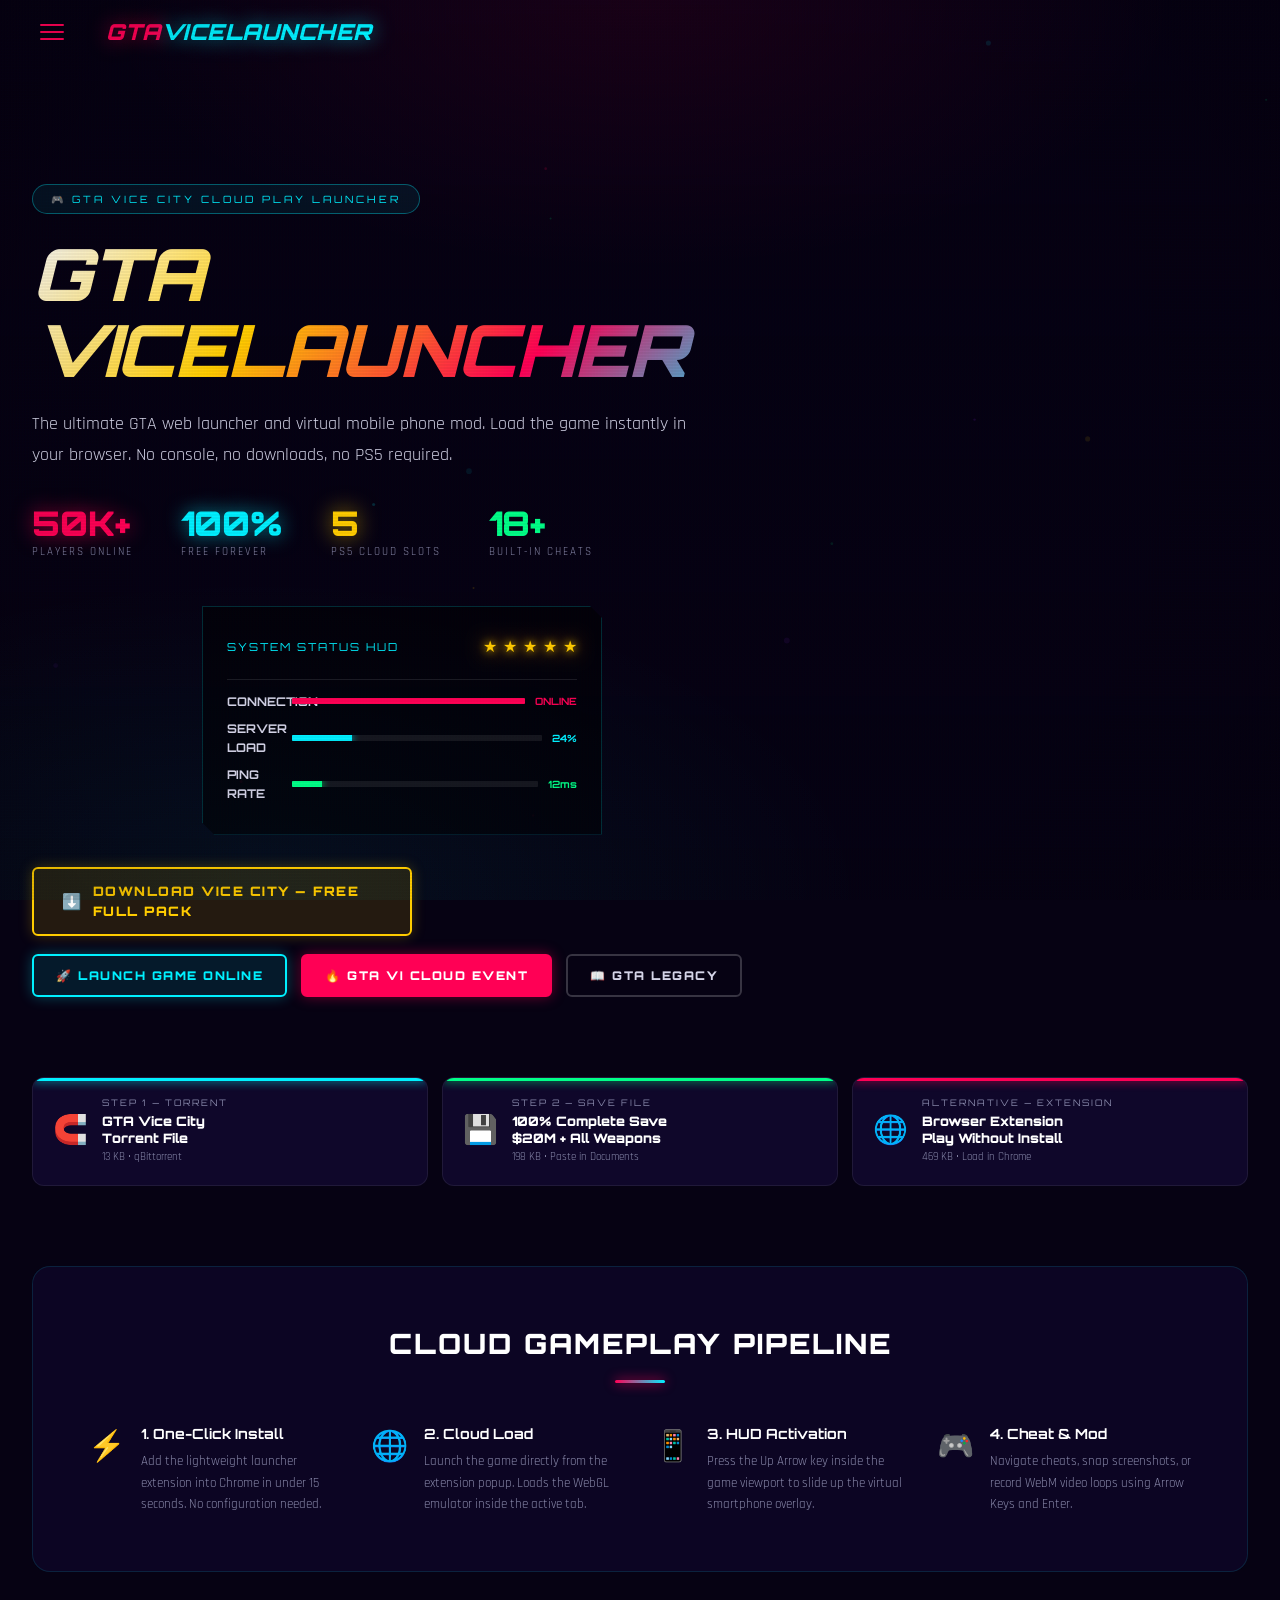
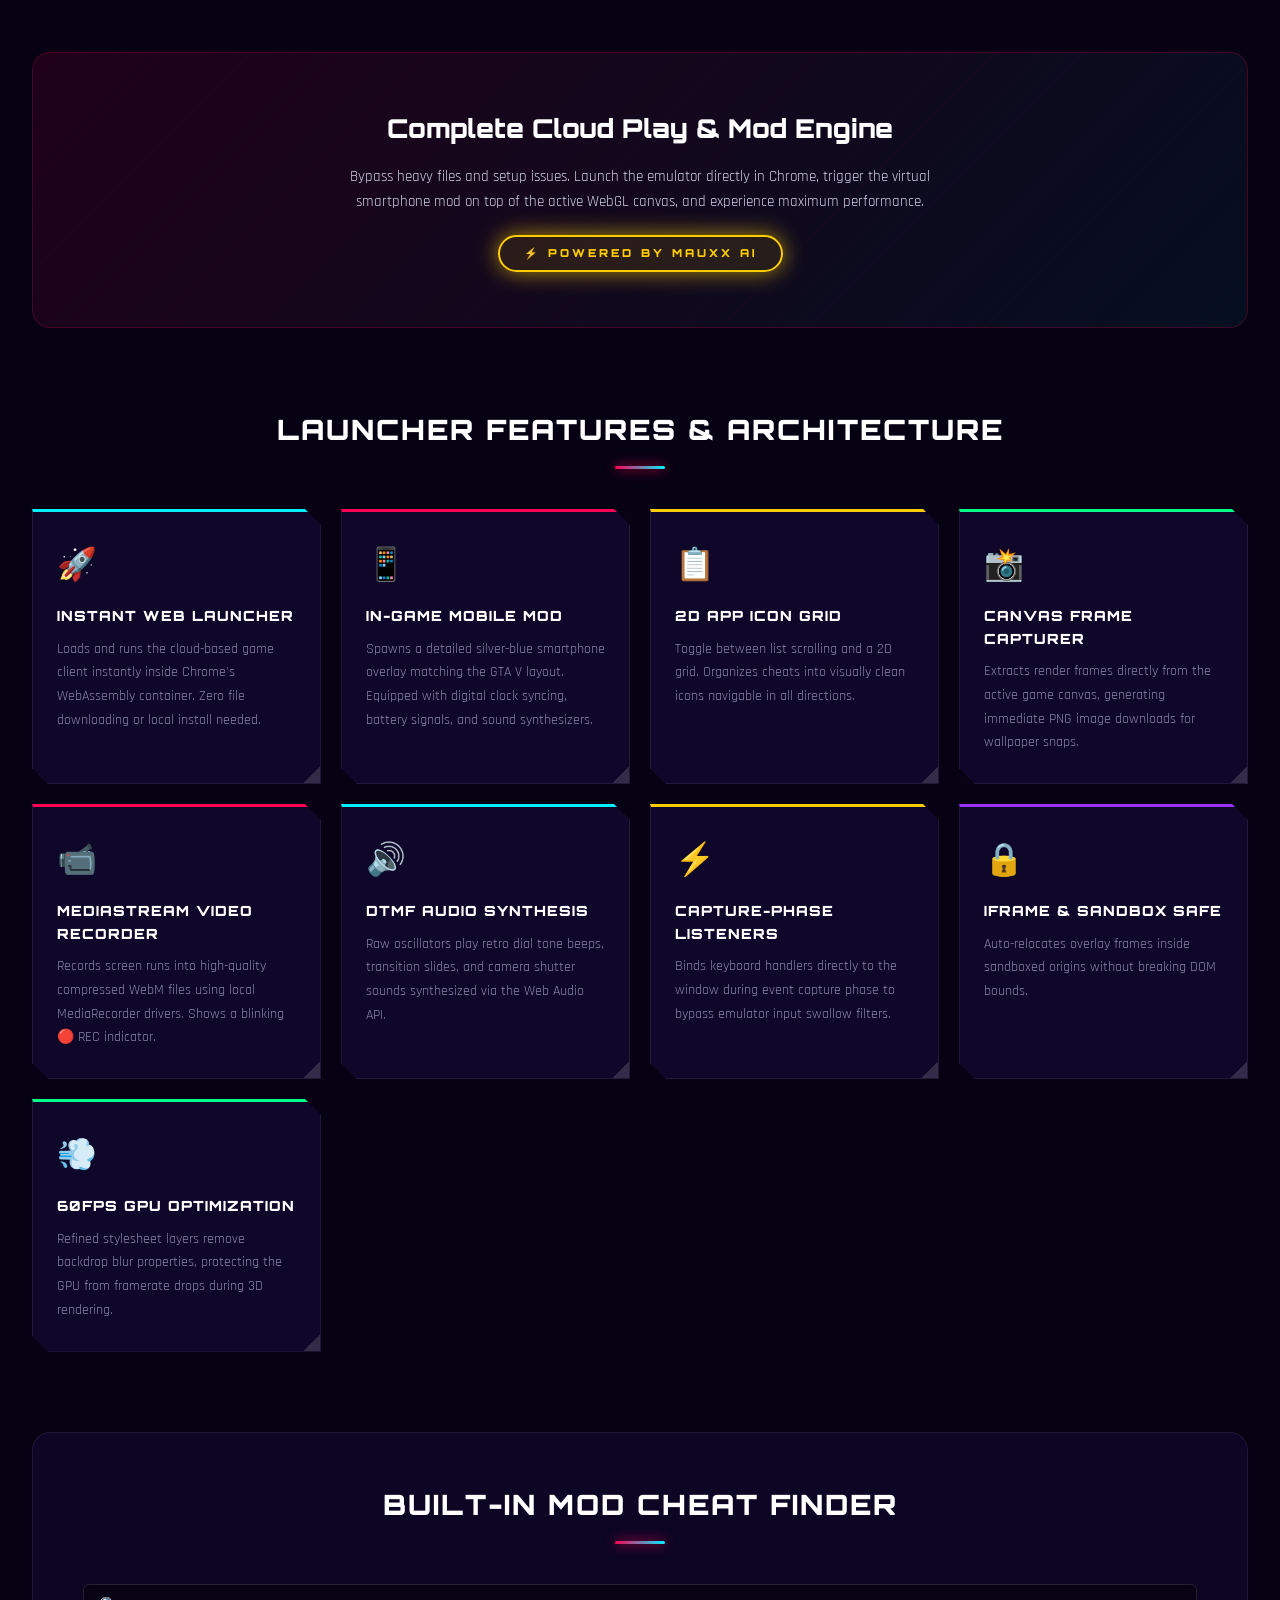
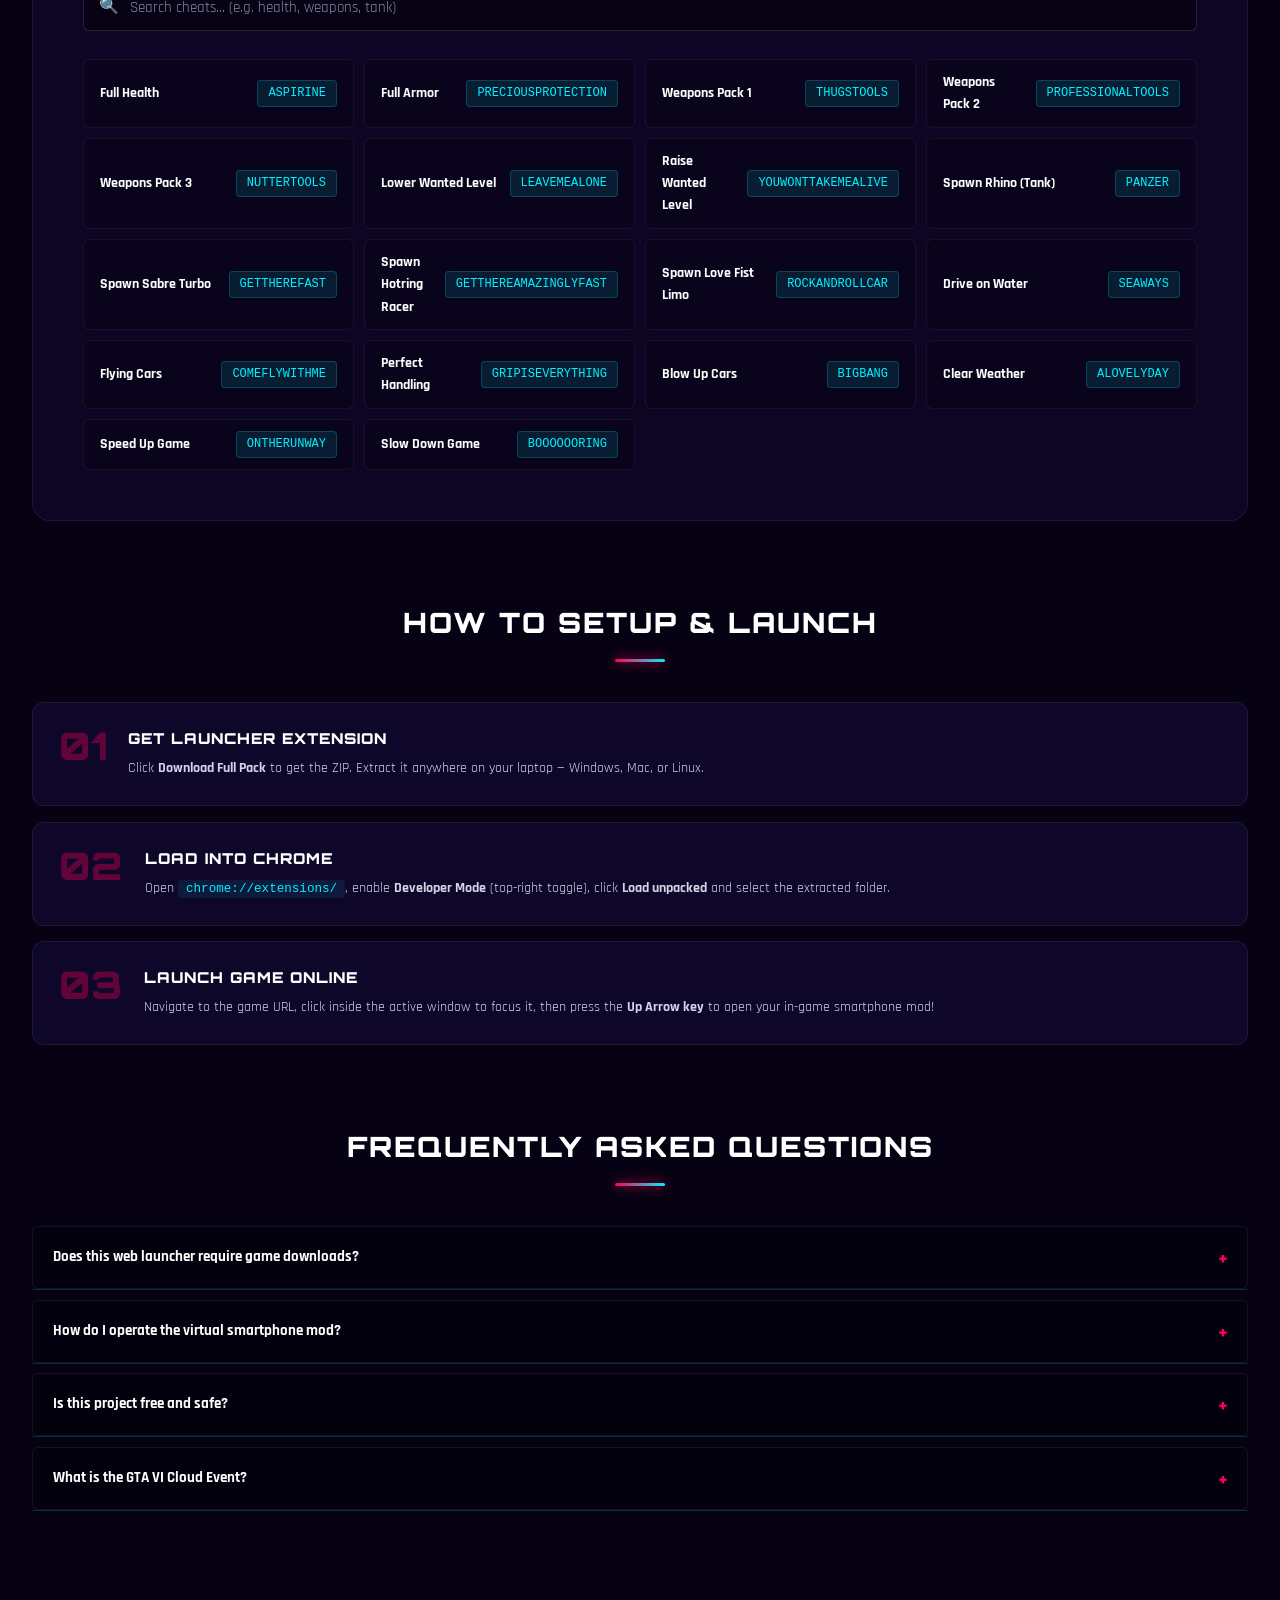
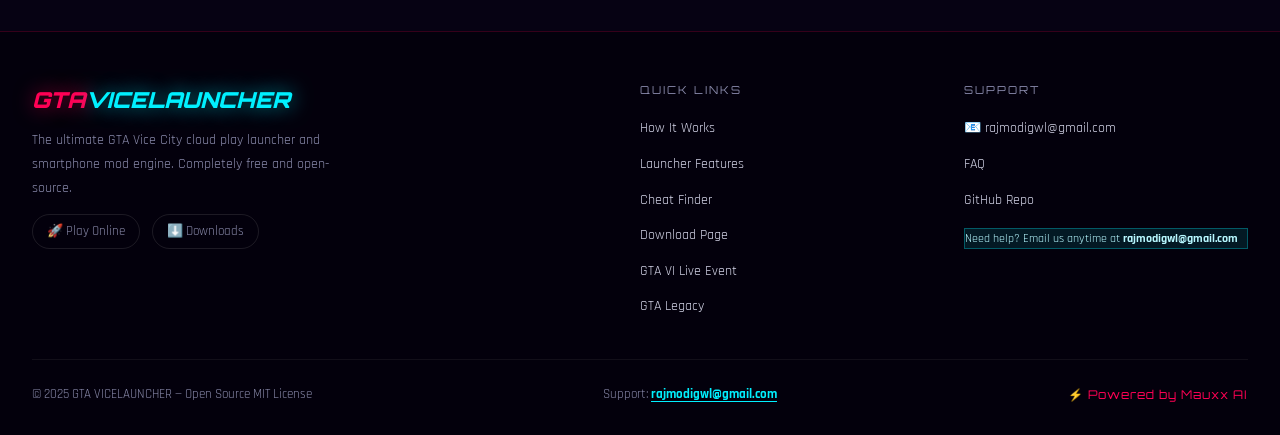
==== docs/index.html @ 319a629f "fix: adjust hero clamp sizes to prevent single-word VICELAUNCHER title overflow + add touchstart tap" ====
<!DOCTYPE html>
<html lang="en">
<head>
  <meta charset="UTF-8">
  <meta name="viewport" content="width=device-width, initial-scale=1.0">
  <title>GTA VICELAUNCHER — Play GTA Vice City Online Free | Cloud Launcher</title>
  <meta name="description" content="Launch and play GTA Vice City online in your web browser. Free cloud launcher with built-in virtual smartphone mod, screenshots, and recording. Powered by Mauxx AI.">
  <meta name="keywords" content="play gta vice city online, gta vice city browser launcher, gta vice city download pc, gta vice city cheats, gta vice city cloud play, mauxx ai">

  <link rel="preconnect" href="https://fonts.googleapis.com">
  <link rel="preconnect" href="https://fonts.gstatic.com" crossorigin>
  <link href="https://fonts.googleapis.com/css2?family=Orbitron:wght@400;700;900&family=Rajdhani:wght@400;500;700&display=swap" rel="stylesheet">
  <link rel="preload" as="image" href="images/bg1.jpg">
  <link rel="stylesheet" href="shared.css?v=3.0">

  <style>
    /* ── HERO ── */
    .hero-section {
      padding: clamp(60px, 12vw, 120px) 0 clamp(50px, 8vw, 80px);
      text-align: left;
      max-width: 740px;
      margin-left: 0;
      margin-right: auto;
    }
    .hero-eyebrow {
      display: inline-flex; align-items: center; gap: 8px;
      font-family: var(--font-display); font-size: 10px;
      text-transform: uppercase; letter-spacing: 3px;
      color: var(--cyan); margin-bottom: 22px;
      padding: 6px 18px;
      border: 1px solid rgba(0,240,255,0.35);
      border-radius: var(--radius-pill);
      background: rgba(0,240,255,0.07);
      animation: fadeDrop .7s ease both;
    }
    @keyframes fadeDrop { from{opacity:0;transform:translateY(-12px)} to{opacity:1;transform:none} }
    .hero-title {
      font-family: var(--font-display);
      font-size: clamp(34px, 7.8vw, 72px);
      font-weight: 900; font-style: italic;
      line-height: 1.05;
      background: linear-gradient(135deg, #fff 0%, #ffcc00 35%, #ff0055 70%, #00f0ff 100%);
      -webkit-background-clip: text; -webkit-text-fill-color: transparent;
      background-clip: text;
      text-shadow: none;
      margin-bottom: 22px;
      animation: fadeDrop .7s ease .1s both;
      letter-spacing: -1.5px;
      padding-right: 15px;
      width: 100%;
    }
    .hero-sub {
      color: var(--text-soft); font-size: clamp(15px, 2vw, 18px);
      max-width: 680px; margin: 0 0 36px 0;
      line-height: 1.7; animation: fadeDrop .7s ease .2s both;
    }

    /* Stat counters */
    .hero-stats {
      display: flex; justify-content: flex-start; gap: clamp(16px, 4vw, 48px);
      flex-wrap: wrap; margin-bottom: 44px;
      animation: fadeDrop .7s ease .3s both;
    }
    .hero-stat { text-align: left; }
    .hero-stat-num {
      font-family: var(--font-display); font-size: clamp(22px, 4vw, 34px);
      font-weight: 900; display: block; line-height: 1;
    }
    .hero-stat-num.pink   { color: var(--pink);   text-shadow: var(--glow-pink); }
    .hero-stat-num.cyan   { color: var(--cyan);   text-shadow: var(--glow-cyan); }
    .hero-stat-num.yellow { color: var(--yellow); text-shadow: var(--glow-yellow); }
    .hero-stat-label {
      font-size: 11px; text-transform: uppercase; letter-spacing: 2px;
      color: var(--text-muted); margin-top: 4px; display: block;
    }

    /* CTA block */
    .cta-stack {
      display: flex; flex-direction: column; align-items: flex-start; gap: 18px;
      animation: fadeDrop .7s ease .35s both;
    }
    .cta-row {
      display: flex; gap: 14px; flex-wrap: wrap; justify-content: flex-start;
    }

    /* ── QUICK DL STRIP ── */
    .quick-dl-strip {
      display: grid;
      grid-template-columns: repeat(auto-fit, minmax(210px, 1fr));
      gap: 14px; margin-bottom: 80px;
    }
    .qdl-card {
      background: var(--bg-card);
      border: 1px solid rgba(255,255,255,0.07);
      border-radius: var(--radius-md);
      padding: 18px 20px;
      display: flex; align-items: center; gap: 14px;
      text-decoration: none; color: var(--text);
      position: relative; overflow: hidden;
      transition: var(--transition);
      backdrop-filter: blur(8px);
    }
    .qdl-card::before {
      content: ''; position: absolute; top: 0; left: 0; right: 0; height: 3px;
    }
    .qdl-card:hover { transform: translateY(-5px); }
    .qdl-cyan::before  { background: var(--cyan);   box-shadow: 0 0 10px var(--cyan); }
    .qdl-cyan:hover    { border-color: rgba(0,240,255,.35); box-shadow: 0 6px 28px rgba(0,240,255,.12); }
    .qdl-green::before { background: var(--green);  box-shadow: 0 0 10px var(--green); }
    .qdl-green:hover   { border-color: rgba(0,255,136,.35); box-shadow: 0 6px 28px rgba(0,255,136,.12); }
    .qdl-pink::before  { background: var(--pink);   box-shadow: 0 0 10px var(--pink); }
    .qdl-pink:hover    { border-color: rgba(255,0,85,.35); box-shadow: 0 6px 28px rgba(255,0,85,.12); }
    .qdl-icon { font-size: 28px; flex-shrink: 0; }
    .qdl-tag  {
      font-family: var(--font-display); font-size: 9px;
      text-transform: uppercase; letter-spacing: 2px;
      color: var(--text-muted); margin-bottom: 3px;
    }
    .qdl-name {
      font-family: var(--font-display); font-size: clamp(11px, 1.6vw, 13px);
      font-weight: 900; line-height: 1.3;
    }
    .qdl-meta { font-size: 11px; color: var(--text-muted); margin-top: 2px; }

    /* ── PIPELINE ── */
    .pipeline-section {
      background: var(--bg-panel);
      border: 1px solid rgba(0,240,255,0.12);
      border-radius: var(--radius-lg);
      padding: clamp(30px, 5vw, 55px);
      margin-bottom: 80px;
      backdrop-filter: blur(10px);
    }
    .pipeline-grid {
      display: grid;
      grid-template-columns: repeat(auto-fit, minmax(200px, 1fr));
      gap: 28px;
    }
    .pipeline-step {
      display: flex; gap: 16px; align-items: flex-start;
    }
    .pipeline-num {
      font-family: var(--font-display); font-size: 28px; font-weight: 900;
      color: var(--cyan); opacity: 0.25; line-height: 1; flex-shrink: 0;
      min-width: 36px;
    }
    .pipeline-icon { font-size: 30px; flex-shrink: 0; }
    .pipeline-title { font-family: var(--font-display); font-size: 14px; font-weight: 700; margin-bottom: 6px; color: #fff; }
    .pipeline-desc  { font-size: 13px; color: var(--text-muted); line-height: 1.65; }

    /* ── BRANDING BANNER ── */
    .branding-banner {
      background: linear-gradient(135deg, rgba(255,0,85,0.1) 0%, rgba(0,240,255,0.06) 100%);
      border: 1px solid rgba(255,0,85,0.2);
      border-radius: var(--radius-lg);
      padding: clamp(30px, 5vw, 55px);
      text-align: center;
      margin-bottom: 80px;
      position: relative; overflow: hidden;
    }
    .branding-banner::before {
      content: '';
      position: absolute; inset: 0;
      background: repeating-linear-gradient(
        -45deg, transparent, transparent 30px,
        rgba(255,0,85,0.02) 30px, rgba(255,0,85,0.02) 31px
      );
    }
    .branding-title {
      font-family: var(--font-display); font-size: clamp(18px, 3vw, 26px);
      font-weight: 900; margin-bottom: 14px; color: #fff;
    }
    .branding-desc { color: var(--text-soft); max-width: 640px; margin: 0 auto 20px; font-size: 15px; line-height: 1.7; }
    .branding-pill {
      display: inline-flex; align-items: center; gap: 8px;
      font-family: var(--font-display); font-size: 11px; font-weight: 900;
      text-transform: uppercase; letter-spacing: 3px;
      color: var(--yellow); padding: 8px 24px;
      border: 2px solid var(--yellow); border-radius: var(--radius-pill);
      background: var(--yellow-dim);
      box-shadow: var(--glow-yellow);
      animation: pulseYellow 2.5s ease-in-out infinite;
    }

    /* ── FEATURES GRID ── */
    .features-section { margin-bottom: 80px; }
    .features-grid {
      display: grid;
      grid-template-columns: repeat(auto-fit, minmax(280px, 1fr));
      gap: 20px;
    }
    .feature-card {
      padding: 28px 24px;
      cursor: default;
    }
    .feature-emoji { font-size: 32px; margin-bottom: 14px; display: block; }
    .feature-name  {
      font-family: var(--font-display); font-size: 14px; font-weight: 900;
      margin-bottom: 10px; color: #fff; text-transform: uppercase; letter-spacing: 1px;
    }
    .feature-desc  { font-size: 14px; color: var(--text-muted); line-height: 1.7; }

    /* Accent colors for feature cards */
    .fc-pink   { border-top: 3px solid var(--pink);   }
    .fc-pink:hover   { border-color: var(--pink);   box-shadow: 0 8px 30px rgba(255,0,85,.15); }
    .fc-cyan   { border-top: 3px solid var(--cyan);   }
    .fc-cyan:hover   { border-color: var(--cyan);   box-shadow: 0 8px 30px rgba(0,240,255,.15); }
    .fc-yellow { border-top: 3px solid var(--yellow); }
    .fc-yellow:hover { border-color: var(--yellow); box-shadow: 0 8px 30px rgba(255,204,0,.15); }
    .fc-green  { border-top: 3px solid var(--green);  }
    .fc-green:hover  { border-color: var(--green);  box-shadow: 0 8px 30px rgba(0,255,136,.15); }
    .fc-purple { border-top: 3px solid var(--purple); }
    .fc-purple:hover { border-color: var(--purple); box-shadow: 0 8px 30px rgba(153,51,255,.15); }

    /* ── CHEAT FINDER ── */
    .cheat-section {
      background: var(--bg-panel);
      border: 1px solid rgba(255,255,255,0.07);
      border-radius: var(--radius-lg);
      padding: clamp(28px, 5vw, 50px);
      margin-bottom: 80px;
      backdrop-filter: blur(10px);
    }
    .cheat-search-wrap {
      position: relative; margin-bottom: 28px;
    }
    .cheat-search-wrap::before {
      content: '🔍';
      position: absolute; left: 16px; top: 50%;
      transform: translateY(-50%);
      font-size: 16px; z-index: 1;
    }
    #search-box {
      padding-left: 46px !important;
    }
    .cheat-grid {
      display: grid;
      grid-template-columns: repeat(auto-fill, minmax(260px, 1fr));
      gap: 10px;
    }
    .cheat-item {
      display: flex; align-items: center; justify-content: space-between;
      background: rgba(0,0,0,0.2);
      border: 1px solid rgba(255,255,255,0.06);
      border-radius: var(--radius-sm);
      padding: 11px 16px;
      transition: var(--transition);
      gap: 12px;
    }
    .cheat-item:hover {
      border-color: rgba(0,240,255,0.3);
      background: rgba(0,240,255,0.04);
    }
    .cheat-name  { font-weight: 700; font-size: 14px; }
    .cheat-code  {
      font-family: monospace; font-size: 12px;
      background: rgba(0,240,255,0.1);
      color: var(--cyan); border: 1px solid rgba(0,240,255,0.2);
      padding: 3px 10px; border-radius: 4px;
      text-transform: uppercase; white-space: nowrap; flex-shrink: 0;
      cursor: pointer; transition: background 0.2s;
    }
    .cheat-code:hover { background: rgba(0,240,255,0.2); }
    .cheat-code.copied { background: rgba(0,255,136,0.15); color: var(--green); border-color: var(--green); }

    /* ── SETUP STEPS ── */
    .setup-section { margin-bottom: 80px; }
    .step-list { display: flex; flex-direction: column; gap: 16px; }
    .step-card {
      display: flex; gap: 22px; align-items: flex-start;
      background: var(--bg-card);
      border: 1px solid rgba(255,255,255,0.07);
      border-radius: var(--radius-md);
      padding: 24px 26px;
      backdrop-filter: blur(8px);
      transition: var(--transition);
    }
    .step-card:hover { transform: translateX(6px); border-color: rgba(0,240,255,0.25); }
    .step-num {
      font-family: var(--font-display); font-size: clamp(26px, 5vw, 38px);
      font-weight: 900; color: var(--pink); opacity: 0.35; line-height: 1; flex-shrink: 0;
    }
    .step-title { font-family: var(--font-display); font-size: 15px; font-weight: 900; margin-bottom: 6px; text-transform: uppercase; letter-spacing: 1px; }
    .step-desc  { font-size: 14px; color: var(--text-soft); line-height: 1.7; }

    /* ── FAQ ── */
    .faq-section { margin-bottom: 80px; }

    /* ── FOOTER EXTRA ── */
    .footer-social-links { display: flex; gap: 12px; margin-top: 14px; flex-wrap: wrap; }
    .footer-social-link {
      display: inline-flex; align-items: center; gap: 6px;
      font-size: 13px; color: var(--text-muted);
      padding: 6px 14px;
      border: 1px solid rgba(255,255,255,0.1);
      border-radius: var(--radius-pill);
      transition: var(--transition);
    }
    .footer-social-link:hover { border-color: var(--cyan); color: var(--cyan); }

    /* ── PARTICLE CANVAS ── */
    #particle-canvas {
      position: fixed; inset: 0; z-index: -1;
      pointer-events: none; opacity: 0.35;
    }

    /* ── RESPONSIVE TWEAKS ── */
    @media(max-width: 600px) {
      .hero-stats { gap: 24px; }
      .pipeline-step { flex-direction: column; gap: 8px; }
    }
  </style>
</head>
<body>
<!-- Fixed Frozen Background -->
  <div id="bg-slide-1" class="bg-slide" style="background-image:url('images/bg1.jpg');opacity:1;"></div>
  <div id="bg-slide-2" class="bg-slide" style="background-image:url('images/bg2.jpg');opacity:0;"></div>
  <div id="bg-slide-3" class="bg-slide" style="background-image:url('images/bg3.jpg');opacity:0;"></div>
  <div class="bg-overlay"></div>

  <!-- Particle Canvas -->
  <canvas id="particle-canvas"></canvas>

  <!-- Mobile Nav Drawer -->
  <nav class="mobile-nav" id="mobile-nav" aria-label="Mobile Navigation">
    <button class="mobile-nav-close" onclick="closeMobileNav()" aria-label="Close menu">✕</button>
    <a href="index.html" class="active">🏠 Home</a>
    <a href="gta_legacy.html" class="nav-hot">📖 GTA Legacy</a>
    <a href="live_event.html" class="nav-hot">🔥 Live Event</a>
    <a href="download.html" class="nav-gold">⬇️ Downloads</a>
  </nav>

  <!-- Navigation -->
  <header class="site-header">
    <div class="nav-inner">
      <button class="hamburger" id="hamburger" aria-label="Toggle menu" onclick="toggleMobileNav()">
        <span></span><span></span><span></span>
      </button>

      <a href="index.html" class="nav-logo">GTA<span>VICELAUNCHER</span></a>
      <ul class="nav-links">
        <li><a href="index.html" class="active">Home</a></li>
        <li><a href="gta_legacy.html">GTA Legacy</a></li>
        <li><a href="live_event.html" class="nav-hot">🔥 Live Event</a></li>
        <li><a href="download.html" class="nav-gold">⬇️ Downloads</a></li>
      </ul>
      
    </div>
  </header>

  <div class="page-body">

    <!-- ══ HERO ══ -->
    <section class="hero-section reveal">
      <div class="hero-eyebrow">🎮 GTA Vice City Cloud Play Launcher</div>
      <h1 class="hero-title">GTA<br>VICELAUNCHER</h1>
      <p class="hero-sub">The ultimate GTA web launcher and virtual mobile phone mod. Load the game instantly in your browser. No console, no downloads, no PS5 required.</p>

      <!-- Stats -->
      <div class="hero-stats">
        <div class="hero-stat">
          <span class="hero-stat-num pink" data-target="50000" data-suffix="K+">0</span>
          <span class="hero-stat-label">Players Online</span>
        </div>
        <div class="hero-stat">
          <span class="hero-stat-num cyan">100%</span>
          <span class="hero-stat-label">Free Forever</span>
        </div>
        <div class="hero-stat">
          <span class="hero-stat-num yellow">5</span>
          <span class="hero-stat-label">PS5 Cloud Slots</span>
        </div>
        <div class="hero-stat">
          <span class="hero-stat-num" style="color:var(--green)">18+</span>
          <span class="hero-stat-label">Built-in Cheats</span>
        </div>
      </div>

      <!-- Virtual HUD Status Widget -->
      <div class="hud-widget" style="max-width: 400px; margin: 0 auto 32px; background: rgba(0,0,0,0.45); border: 1px solid rgba(0,240,255,0.18); padding: 18px 24px; text-align: left; clip-path: polygon(0 0, calc(100% - 12px) 0, 100% 12px, 100% 100%, 12px 100%, 0 calc(100% - 12px));">
        <div style="display: flex; justify-content: space-between; align-items: center; border-bottom: 1px solid rgba(255,255,255,0.1); padding-bottom: 8px; margin-bottom: 12px;">
          <span style="font-family: var(--font-display); font-size: 11px; letter-spacing: 2px; text-transform: uppercase; color: var(--cyan);">System Status HUD</span>
          <div class="hud-wanted">
            <span class="hud-star active">★</span>
            <span class="hud-star active">★</span>
            <span class="hud-star active">★</span>
            <span class="hud-star active">★</span>
            <span class="hud-star active">★</span>
          </div>
        </div>
        <div class="hud-stats-group">
          <div class="hud-stat-item">
            <span class="hud-stat-label">Connection</span>
            <div class="hud-stat-bar"><div class="hud-stat-fill health" style="width: 100%;"></div></div>
            <span style="font-family: var(--font-display); font-size: 10px; color: var(--pink); font-weight: 700;">ONLINE</span>
          </div>
          <div class="hud-stat-item">
            <span class="hud-stat-label">Server Load</span>
            <div class="hud-stat-bar"><div class="hud-stat-fill armor" style="width: 24%;"></div></div>
            <span style="font-family: var(--font-display); font-size: 10px; color: var(--cyan); font-weight: 700;">24%</span>
          </div>
          <div class="hud-stat-item">
            <span class="hud-stat-label">Ping Rate</span>
            <div class="hud-stat-bar"><div class="hud-stat-fill stamina" style="width: 12%;"></div></div>
            <span style="font-family: var(--font-display); font-size: 10px; color: var(--green); font-weight: 700;">12ms</span>
          </div>
        </div>
      </div>

      <!-- CTA Stack -->
      <div class="cta-stack">
        <a href="download.html" class="btn-mega">
          <span class="arrow">⬇️</span>
          DOWNLOAD VICE CITY — FREE FULL PACK
        </a>
        <div class="cta-row">
          <a href="https://quenq.com/play/9fa6d40cbabd8bfc416b30fa/" class="btn btn-cyan" target="_blank">🚀 Launch Game Online</a>
          <a href="live_event.html" class="btn btn-pink" style="animation:pulsePink 2s ease-in-out infinite;">🔥 GTA VI Cloud Event</a>
          <a href="gta_legacy.html" class="btn btn-ghost">📖 GTA Legacy</a>
        </div>
      </div>
    </section>

    <!-- ══ QUICK DOWNLOAD STRIP ══ -->
    <div class="quick-dl-strip reveal">
      <a href="downloads/Grand-Theft-Auto-Vice-City.torrent" download class="qdl-card qdl-cyan">
        <div class="qdl-icon">🧲</div>
        <div>
          <div class="qdl-tag">Step 1 — Torrent</div>
          <div class="qdl-name">GTA Vice City<br>Torrent File</div>
          <div class="qdl-meta">13 KB • qBittorrent</div>
        </div>
      </a>
      <a href="downloads/GTAVCsf1.b" download class="qdl-card qdl-green">
        <div class="qdl-icon">💾</div>
        <div>
          <div class="qdl-tag">Step 2 — Save File</div>
          <div class="qdl-name">100% Complete Save<br>$20M + All Weapons</div>
          <div class="qdl-meta">198 KB • Paste in Documents</div>
        </div>
      </a>
      <a href="downloads/vice-city-cloud-mobile-trainer.zip" download class="qdl-card qdl-pink">
        <div class="qdl-icon">🌐</div>
        <div>
          <div class="qdl-tag">Alternative — Extension</div>
          <div class="qdl-name">Browser Extension<br>Play Without Install</div>
          <div class="qdl-meta">469 KB • Load in Chrome</div>
        </div>
      </a>
    </div>

    <!-- ══ PIPELINE ══ -->
    <section id="pipeline" class="pipeline-section reveal section">
      <h2 class="sec-title">Cloud Gameplay Pipeline</h2>
      <div class="pipeline-grid">
        <div class="pipeline-step">
          <span class="pipeline-icon">⚡</span>
          <div>
            <div class="pipeline-title">1. One-Click Install</div>
            <p class="pipeline-desc">Add the lightweight launcher extension into Chrome in under 15 seconds. No configuration needed.</p>
          </div>
        </div>
        <div class="pipeline-step">
          <span class="pipeline-icon">🌐</span>
          <div>
            <div class="pipeline-title">2. Cloud Load</div>
            <p class="pipeline-desc">Launch the game directly from the extension popup. Loads the WebGL emulator inside the active tab.</p>
          </div>
        </div>
        <div class="pipeline-step">
          <span class="pipeline-icon">📱</span>
          <div>
            <div class="pipeline-title">3. HUD Activation</div>
            <p class="pipeline-desc">Press the Up Arrow key inside the game viewport to slide up the virtual smartphone overlay.</p>
          </div>
        </div>
        <div class="pipeline-step">
          <span class="pipeline-icon">🎮</span>
          <div>
            <div class="pipeline-title">4. Cheat & Mod</div>
            <p class="pipeline-desc">Navigate cheats, snap screenshots, or record WebM video loops using Arrow Keys and Enter.</p>
          </div>
        </div>
      </div>
    </section>

    <!-- ══ BRANDING BANNER ══ -->
    <section class="branding-banner reveal section">
      <div class="branding-title">Complete Cloud Play & Mod Engine</div>
      <p class="branding-desc">Bypass heavy files and setup issues. Launch the emulator directly in Chrome, trigger the virtual smartphone mod on top of the active WebGL canvas, and experience maximum performance.</p>
      <div class="branding-pill">⚡ Powered by Mauxx AI</div>
    </section>

    <!-- ══ FEATURES ══ -->
    <section id="features" class="features-section reveal section">
      <h2 class="sec-title">Launcher Features & Architecture</h2>
      <div class="features-grid">

        <div class="glass-card feature-card fc-cyan reveal">
          <span class="feature-emoji">🚀</span>
          <h3 class="feature-name">Instant Web Launcher</h3>
          <p class="feature-desc">Loads and runs the cloud-based game client instantly inside Chrome's WebAssembly container. Zero file downloading or local install needed.</p>
        </div>

        <div class="glass-card feature-card fc-pink reveal">
          <span class="feature-emoji">📱</span>
          <h3 class="feature-name">In-Game Mobile Mod</h3>
          <p class="feature-desc">Spawns a detailed silver-blue smartphone overlay matching the GTA V layout. Equipped with digital clock syncing, battery signals, and sound synthesizers.</p>
        </div>

        <div class="glass-card feature-card fc-yellow reveal">
          <span class="feature-emoji">📋</span>
          <h3 class="feature-name">2D App Icon Grid</h3>
          <p class="feature-desc">Toggle between list scrolling and a 2D grid. Organizes cheats into visually clean icons navigable in all directions.</p>
        </div>

        <div class="glass-card feature-card fc-green reveal">
          <span class="feature-emoji">📸</span>
          <h3 class="feature-name">Canvas Frame Capturer</h3>
          <p class="feature-desc">Extracts render frames directly from the active game canvas, generating immediate PNG image downloads for wallpaper snaps.</p>
        </div>

        <div class="glass-card feature-card fc-pink reveal">
          <span class="feature-emoji">📹</span>
          <h3 class="feature-name">MediaStream Video Recorder</h3>
          <p class="feature-desc">Records screen runs into high-quality compressed WebM files using local MediaRecorder drivers. Shows a blinking 🔴 REC indicator.</p>
        </div>

        <div class="glass-card feature-card fc-cyan reveal">
          <span class="feature-emoji">🔊</span>
          <h3 class="feature-name">DTMF Audio Synthesis</h3>
          <p class="feature-desc">Raw oscillators play retro dial tone beeps, transition slides, and camera shutter sounds synthesized via the Web Audio API.</p>
        </div>

        <div class="glass-card feature-card fc-yellow reveal">
          <span class="feature-emoji">⚡</span>
          <h3 class="feature-name">Capture-Phase Listeners</h3>
          <p class="feature-desc">Binds keyboard handlers directly to the window during event capture phase to bypass emulator input swallow filters.</p>
        </div>

        <div class="glass-card feature-card fc-purple reveal">
          <span class="feature-emoji">🔒</span>
          <h3 class="feature-name">Iframe & Sandbox Safe</h3>
          <p class="feature-desc">Auto-relocates overlay frames inside sandboxed origins without breaking DOM bounds.</p>
        </div>

        <div class="glass-card feature-card fc-green reveal">
          <span class="feature-emoji">💨</span>
          <h3 class="feature-name">60FPS GPU Optimization</h3>
          <p class="feature-desc">Refined stylesheet layers remove backdrop blur properties, protecting the GPU from framerate drops during 3D rendering.</p>
        </div>

      </div>
    </section>

    <!-- ══ CHEAT FINDER ══ -->
    <section id="cheats" class="cheat-section reveal section">
      <h2 class="sec-title">Built-in Mod Cheat Finder</h2>
      <div class="cheat-search-wrap">
        <input type="text" id="search-box" class="input-field" placeholder="Search cheats... (e.g. health, weapons, tank)" oninput="filterCheats()">
      </div>
      <div id="cheat-grid" class="cheat-grid"></div>
    </section>

    <!-- ══ SETUP STEPS ══ -->
    <section id="install" class="setup-section reveal section">
      <h2 class="sec-title">How to Setup & Launch</h2>
      <div class="step-list">
        <div class="step-card reveal">
          <div class="step-num">01</div>
          <div>
            <h3 class="step-title">Get Launcher Extension</h3>
            <p class="step-desc">Click <strong>Download Full Pack</strong> to get the ZIP. Extract it anywhere on your laptop — Windows, Mac, or Linux.</p>
          </div>
        </div>
        <div class="step-card reveal">
          <div class="step-num">02</div>
          <div>
            <h3 class="step-title">Load into Chrome</h3>
            <p class="step-desc">Open <code>chrome://extensions/</code>, enable <strong>Developer Mode</strong> (top-right toggle), click <strong>Load unpacked</strong> and select the extracted folder.</p>
          </div>
        </div>
        <div class="step-card reveal">
          <div class="step-num">03</div>
          <div>
            <h3 class="step-title">Launch Game Online</h3>
            <p class="step-desc">Navigate to the game URL, click inside the active window to focus it, then press the <strong>Up Arrow key</strong> to open your in-game smartphone mod!</p>
          </div>
        </div>
      </div>
    </section>

    <!-- ══ FAQ ══ -->
    <section id="faq" class="faq-section reveal section">
      <h2 class="sec-title">Frequently Asked Questions</h2>

      <div class="faq-item reveal" id="faq1">
        <div class="faq-q" onclick="toggleFaq('faq1')">
          Does this web launcher require game downloads?
          <span class="faq-icon">+</span>
        </div>
        <div class="faq-a">
          No! The web launcher streams and runs the game code directly inside Chrome's WebAssembly sandbox. You don't need to download or install the actual game on your laptop — everything runs in your browser tab.
        </div>
      </div>

      <div class="faq-item reveal" id="faq2">
        <div class="faq-q" onclick="toggleFaq('faq2')">
          How do I operate the virtual smartphone mod?
          <span class="faq-icon">+</span>
        </div>
        <div class="faq-a">
          Use the <strong>Up Arrow</strong> key to pull the phone up from the bottom of the screen. Navigate with Arrow Keys, press <strong>Enter</strong> to dial or trigger cheats, and <strong>Backspace / Escape</strong> to close the phone.
        </div>
      </div>

      <div class="faq-item reveal" id="faq3">
        <div class="faq-q" onclick="toggleFaq('faq3')">
          Is this project free and safe?
          <span class="faq-icon">+</span>
        </div>
        <div class="faq-a">
          Yes — 100% free and open-source. The launcher runs entirely locally inside your browser tab without sending any personal data. Licensed under the MIT license.
        </div>
      </div>

      <div class="faq-item reveal" id="faq4">
        <div class="faq-q" onclick="toggleFaq('faq4')">
          What is the GTA VI Cloud Event?
          <span class="faq-icon">+</span>
        </div>
        <div class="faq-a">
          We are hosting a live launch day tournament on YouTube, routing real-time play feeds from 5 PlayStation 5 setups in our studio. Win slots to play GTA VI on release day for FREE — no PS5 required! See the <a href="live_event.html" style="color:var(--pink)">Live Event</a> page for full details.
        </div>
      </div>

    </section>

  </div>

  <!-- ══ FOOTER ══ -->
  <footer class="site-footer">
    <div class="footer-inner">
      <div class="footer-grid">
        <div>
          <div class="footer-brand-name">GTA<span>VICELAUNCHER</span></div>
          <p class="footer-tagline">The ultimate GTA Vice City cloud play launcher and smartphone mod engine. Completely free and open-source.</p>
          <div class="footer-social-links">
            <a href="https://quenq.com/play/9fa6d40cbabd8bfc416b30fa/" target="_blank" class="footer-social-link">🚀 Play Online</a>
            <a href="download.html" class="footer-social-link">⬇️ Downloads</a>
          </div>
        </div>
        <div>
          <div class="footer-col-title">Quick Links</div>
          <ul class="footer-links">
            <li><a href="#pipeline">How It Works</a></li>
            <li><a href="#features">Launcher Features</a></li>
            <li><a href="#cheats">Cheat Finder</a></li>
            <li><a href="download.html">Download Page</a></li>
            <li><a href="live_event.html">GTA VI Live Event</a></li>
            <li><a href="gta_legacy.html">GTA Legacy</a></li>
          </ul>
        </div>
        <div>
          <div class="footer-col-title">Support</div>
          <ul class="footer-links">
            <li><a href="mailto:rajmodigwl@gmail.com">📧 rajmodigwl@gmail.com</a></li>
            <li><a href="#faq">FAQ</a></li>
            <li><a href="https://github.com/rajmodi135/vice-city-launcher" target="_blank">GitHub Repo</a></li>
          </ul>
          <div class="info-tip" style="margin-top:16px;font-size:12px;">
            Need help? Email us anytime at <strong>rajmodigwl@gmail.com</strong>
          </div>
        </div>
      </div>
      <hr class="footer-divider">
      <div class="footer-bottom">
        <span>© 2025 GTA VICELAUNCHER — Open Source MIT License</span>
        <span class="footer-support">Support: <a href="mailto:rajmodigwl@gmail.com">rajmodigwl@gmail.com</a></span>
        <span class="footer-powered">⚡ Powered by Mauxx AI</span>
      </div>
    </div>
  </footer>

  <!-- Back to Top -->
  <button class="back-to-top" id="btt" onclick="window.scrollTo({top:0,behavior:'smooth'})">↑</button>

  <script>
    // ── Particle background (Only run on desktop to prevent mobile lag) ──
    (function() {
      const c = document.getElementById('particle-canvas');
      if (!c) return;
      if (window.innerWidth <= 768) {
        c.remove();
        return;
      }
      const ctx = c.getContext('2d');
      let W, H, pts = [];
      function resize() {
        W = c.width  = window.innerWidth;
        H = c.height = window.innerHeight;
      }
      resize();
      window.addEventListener('resize', resize);
      const colors = ['#ff0055','#00f0ff','#ffcc00','#9933ff','#00ff88'];
      for (let i = 0; i < 15; i++) {
        pts.push({
          x: Math.random()*W, y: Math.random()*H,
          r: 1 + Math.random()*2,
          vx: (Math.random()-.5)*.3,
          vy: (Math.random()-.5)*.3,
          color: colors[i % colors.length],
          alpha: 0.15 + Math.random()*.35
        });
      }
      function draw() {
        ctx.clearRect(0,0,W,H);
        pts.forEach(p => {
          p.x += p.vx; p.y += p.vy;
          if (p.x < 0) p.x = W; if (p.x > W) p.x = 0;
          if (p.y < 0) p.y = H; if (p.y > H) p.y = 0;
          ctx.beginPath();
          ctx.arc(p.x, p.y, p.r, 0, Math.PI*2);
          ctx.fillStyle = p.color;
          ctx.globalAlpha = p.alpha;
          ctx.fill();
        });
        ctx.globalAlpha = 1;
        requestAnimationFrame(draw);
      }
      draw();
    })();

    // ── Universal Scroll Reveal (all variants) ──
    const revealObs = new IntersectionObserver((entries) => {
      entries.forEach(entry => {
        if (entry.isIntersecting) {
          entry.target.classList.add('visible');
        }
      });
    }, { threshold: 0.06, rootMargin: '0px 0px -30px 0px' });
    document.querySelectorAll('.reveal,.reveal-fade,.reveal-zoom,.reveal-left,.reveal-right,.reveal-flip').forEach(el => revealObs.observe(el));

    // ── Unified Scroll Handling (Progress, Back-to-Top, Header Scrolled state, Scroll-Switch & Zoom Bg) ──
    const btt = document.getElementById('btt');
    const header = document.querySelector('.site-header');
    const bgSlides = document.querySelectorAll('.bg-slide');

    function handleScroll() {
      const scrollY = window.scrollY;
      const doc = document.documentElement;
      const scrollHeight = doc.scrollHeight - doc.clientHeight;
      const pct = scrollHeight > 0 ? Math.max(0, Math.min(scrollY / scrollHeight, 1.0)) : 0;

      // Back to Top button
      if (btt) btt.classList.toggle('show', scrollY > 400);

      // Header scrolled state
      if (header) {
        if (scrollY > 15) {
          header.classList.add('scrolled');
        } else {
          header.classList.remove('scrolled');
        }
      }

      // Scroll-driven Background switching (3 slides)
      let activeIdx = 0;
      if (pct > 0.33 && pct <= 0.66) {
        activeIdx = 1;
      } else if (pct > 0.66) {
        activeIdx = 2;
      }

      bgSlides.forEach((slide, idx) => {
        if (idx === activeIdx) {
          slide.style.opacity = '1';
        } else {
          slide.style.opacity = '0';
        }
      });

      // Section depth zoom effect (zooms from 1.0 to 1.08 in each scroll section, clamped)
      const sectionPct = (pct % 0.33) / 0.33;
      const scale = 1.0 + (sectionPct * 0.08);
      bgSlides.forEach(slide => {
        slide.style.transform = `scale(${Math.max(1.0, scale)})`;
      });
    }

    let scrollScheduled = false;
    window.addEventListener('scroll', () => {
      if (!scrollScheduled) {
        scrollScheduled = true;
        requestAnimationFrame(() => {
          handleScroll();
          scrollScheduled = false;
        });
      }
    }, { passive: true });
    handleScroll(); // Initial check on page load

    // ── Animated stat counters ──
    document.querySelectorAll('[data-target]').forEach(el => {
      const target = parseInt(el.dataset.target);
      const suffix = el.dataset.suffix || '';
      let current = 0;
      const step = target / 60;
      const timer = setInterval(() => {
        current = Math.min(current + step, target);
        el.textContent = Math.floor(current / 1000) + (suffix || '');
        if (current >= target) clearInterval(timer);
      }, 30);
    });

    // ── Cheat Finder ──
    const CHEATS = [
      { name: "Full Health",           code: "aspirine" },
      { name: "Full Armor",            code: "preciousprotection" },
      { name: "Weapons Pack 1",        code: "thugstools" },
      { name: "Weapons Pack 2",        code: "professionaltools" },
      { name: "Weapons Pack 3",        code: "nuttertools" },
      { name: "Lower Wanted Level",    code: "leavemealone" },
      { name: "Raise Wanted Level",    code: "youwonttakemealive" },
      { name: "Spawn Rhino (Tank)",    code: "panzer" },
      { name: "Spawn Sabre Turbo",     code: "gettherefast" },
      { name: "Spawn Hotring Racer",   code: "getthereamazinglyfast" },
      { name: "Spawn Love Fist Limo",  code: "rockandrollcar" },
      { name: "Drive on Water",        code: "seaways" },
      { name: "Flying Cars",           code: "comeflywithme" },
      { name: "Perfect Handling",      code: "gripiseverything" },
      { name: "Blow Up Cars",          code: "bigbang" },
      { name: "Clear Weather",         code: "alovelyday" },
      { name: "Speed Up Game",         code: "ontherunway" },
      { name: "Slow Down Game",        code: "booooooring" }
    ];

    function renderCheats(data) {
      const grid = document.getElementById('cheat-grid');
      grid.innerHTML = data.length ? data.map(c => `
        <div class="cheat-item">
          <span class="cheat-name">${c.name}</span>
          <span class="cheat-code" onclick="copyCheat(this,'${c.code}')">${c.code.toUpperCase()}</span>
        </div>`).join('') :
        '<div style="color:var(--text-muted);text-align:center;padding:24px;grid-column:1/-1;">No cheats match your search.</div>';
    }

    function copyCheat(el, code) {
      if (window.GTAAudio) GTAAudio.playSuccess();
      navigator.clipboard?.writeText(code).then(() => {
        el.classList.add('copied');
        const orig = el.textContent;
        el.textContent = '✅ Copied!';
        setTimeout(() => { el.textContent = orig; el.classList.remove('copied'); }, 1600);
      });
    }

    function filterCheats() {
      const q = document.getElementById('search-box').value.toLowerCase();
      renderCheats(CHEATS.filter(c => c.name.toLowerCase().includes(q) || c.code.includes(q)));
    }

    renderCheats(CHEATS);

    // ── FAQ Accordion ──
    function toggleFaq(id) {
      const item = document.getElementById(id);
      item.classList.toggle('open');
    }

    // ── Hamburger Menu ──
    function toggleMobileNav() {
      const hamburger = document.getElementById('hamburger');
      if (window.innerWidth > 768) {
        // Desktop: Toggle inline staggered links
        const navLinks = document.querySelector('.nav-links');
        const isOpen = navLinks.classList.toggle('open');
        hamburger.classList.toggle('open', isOpen);
      } else {
        // Mobile: Toggle drawer
        const mobileNav = document.getElementById('mobile-nav');
        if (mobileNav.classList.contains('open')) {
          closeMobileNav();
        } else {
          openMobileNav();
        }
      }
    }
    function openMobileNav() {
      document.getElementById('mobile-nav').classList.add('open');
      document.getElementById('hamburger').classList.add('open');
      document.body.style.overflow = 'hidden';
    }
    function closeMobileNav() {
      document.getElementById('mobile-nav').classList.remove('open');
      document.getElementById('hamburger').classList.remove('open');
      document.body.style.overflow = '';
      const navLinks = document.querySelector('.nav-links');
      if (navLinks) navLinks.classList.remove('open');
    }
    // Close on backdrop click
    document.getElementById('mobile-nav').addEventListener('click', e => {
      if (e.target === e.currentTarget) closeMobileNav();
    });
  
    // ── GTA Synth Audio Engine (Web Audio API) ──
    const GTAAudio = {
      ctx: null,
      init() {
        if (!this.ctx) this.ctx = new (window.AudioContext || window.webkitAudioContext)();
      },
      playHover() {
        this.init();
        if (!this.ctx) return;
        if (this.ctx.state === 'suspended') this.ctx.resume();
        const osc = this.ctx.createOscillator();
        const gain = this.ctx.createGain();
        osc.connect(gain);
        gain.connect(this.ctx.destination);
        osc.type = 'triangle';
        osc.frequency.setValueAtTime(450, this.ctx.currentTime);
        osc.frequency.exponentialRampToValueAtTime(150, this.ctx.currentTime + 0.08);
        gain.gain.setValueAtTime(0.04, this.ctx.currentTime);
        gain.gain.exponentialRampToValueAtTime(0.001, this.ctx.currentTime + 0.08);
        osc.start();
        osc.stop(this.ctx.currentTime + 0.08);
      },
      playClick() {
        this.init();
        if (!this.ctx) return;
        if (this.ctx.state === 'suspended') this.ctx.resume();
        const osc = this.ctx.createOscillator();
        const gain = this.ctx.createGain();
        osc.connect(gain);
        gain.connect(this.ctx.destination);
        osc.type = 'sine';
        osc.frequency.setValueAtTime(580, this.ctx.currentTime);
        osc.frequency.setValueAtTime(880, this.ctx.currentTime + 0.04);
        gain.gain.setValueAtTime(0.06, this.ctx.currentTime);
        gain.gain.exponentialRampToValueAtTime(0.001, this.ctx.currentTime + 0.15);
        osc.start();
        osc.stop(this.ctx.currentTime + 0.15);
      },
      playSuccess() {
        this.init();
        if (!this.ctx) return;
        if (this.ctx.state === 'suspended') this.ctx.resume();
        const now = this.ctx.currentTime;
        const playNote = (freq, delay, duration, vol) => {
          const osc = this.ctx.createOscillator();
          const gain = this.ctx.createGain();
          const filter = this.ctx.createBiquadFilter();
          osc.connect(filter);
          filter.connect(gain);
          gain.connect(this.ctx.destination);
          osc.type = 'sawtooth';
          osc.frequency.setValueAtTime(freq, now + delay);
          filter.type = 'bandpass';
          filter.frequency.value = 800;
          gain.gain.setValueAtTime(vol, now + delay);
          gain.gain.exponentialRampToValueAtTime(0.001, now + delay + duration);
          osc.start(now + delay);
          osc.stop(now + delay + duration);
        };
        playNote(523.25, 0, 0.1, 0.04);
        playNote(659.25, 0.08, 0.1, 0.04);
        playNote(783.99, 0.16, 0.1, 0.04);
        playNote(1046.50, 0.24, 0.2, 0.05);
      }
    };

    window.GTAAudio = GTAAudio;

    // Attach delegated hover & click sound events
    (function() {
      const selectors = '.btn, .btn-mega, .qdl-card, .nav-links a, .hamburger, .cheat-code, .faq-q, .mobile-nav a, .hud-star, .timeline-row';
      document.body.addEventListener('mouseover', e => {
        if (e.target.matches(selectors) || e.target.closest(selectors)) {
          GTAAudio.playHover();
        }
      });
      document.body.addEventListener('click', e => {
        if (e.target.matches(selectors) || e.target.closest(selectors)) {
          if (!e.target.closest('.cheat-code')) {
            GTAAudio.playClick();
          }
        }
      });
      document.body.addEventListener('touchstart', e => {
        if (window.GTAAudio) {
          GTAAudio.init();
          if (GTAAudio.ctx && GTAAudio.ctx.state === 'suspended') GTAAudio.ctx.resume();
          if (e.target.matches(selectors) || e.target.closest(selectors)) {
            if (!e.target.closest('.cheat-code')) {
              GTAAudio.playClick();
            }
          }
        }
      }, { passive: true });
    })();
</script>
<div class="crt-overlay"></div>
</body>
</html>
---- docs/shared.css ----
/* ═══════════════════════════════════════════════════════════════════
   GTA VICELAUNCHER — Shared Design System
   shared.css  |  v2.0  |  All pages import this
═══════════════════════════════════════════════════════════════════ */

/* ── GOOGLE FONTS LOADED VIA <link> IN HEAD ── */

/* ── DESIGN TOKENS ── */
:root {
  --bg-base:    #060213;
  --bg-panel:   rgba(14, 6, 38, 0.88);
  --bg-card:    rgba(18, 9, 48, 0.82);
  --bg-glass:   rgba(255, 255, 255, 0.04);

  --pink:    #ff0055;
  --cyan:    #00f0ff;
  --yellow:  #ffcc00;
  --orange:  #ff8800;
  --green:   #00ff88;
  --purple:  #9933ff;

  --pink-dim:   rgba(255, 0, 85, 0.12);
  --cyan-dim:   rgba(0, 240, 255, 0.10);
  --yellow-dim: rgba(255, 204, 0, 0.10);
  --green-dim:  rgba(0, 255, 136, 0.10);

  --glow-pink:   0 0 20px rgba(255, 0, 85, 0.6);
  --glow-cyan:   0 0 20px rgba(0, 240, 255, 0.6);
  --glow-yellow: 0 0 22px rgba(255, 204, 0, 0.65);
  --glow-green:  0 0 20px rgba(0, 255, 136, 0.55);

  --text:       #ffffff;
  --text-soft:  #d4d4e8;
  --text-muted: #8888aa;

  --radius-sm:  6px;
  --radius-md:  12px;
  --radius-lg:  18px;
  --radius-xl:  28px;
  --radius-pill: 100px;

  --transition: all 0.25s cubic-bezier(0.22, 0.61, 0.36, 1);
  --font-display: 'Orbitron', sans-serif;
  --font-body:    'Rajdhani', sans-serif;
}

/* ── RESET ── */
*, *::before, *::after { box-sizing: border-box; margin: 0; padding: 0; }

/* ── BASE ── */
html { scroll-behavior: smooth; }
body {
  background: var(--bg-base);
  color: var(--text);
  font-family: var(--font-body);
  font-size: 16px;
  line-height: 1.6;
  overflow-x: hidden;
  -webkit-font-smoothing: antialiased;
}
a { color: inherit; text-decoration: none; }
img, video { max-width: 100%; display: block; }
code {
  font-family: 'Courier New', monospace;
  background: rgba(0, 240, 255, 0.08);
  color: var(--cyan);
  padding: 2px 8px;
  border-radius: 4px;
  font-size: 0.9em;
}

/* ── SCROLLBAR ── */
::-webkit-scrollbar { width: 7px; }
::-webkit-scrollbar-track { background: var(--bg-base); }
::-webkit-scrollbar-thumb { background: linear-gradient(var(--pink), var(--purple)); border-radius: 4px; }

/* ── FIXED FROZEN BG ── */
.bg-slide {
  position: fixed; inset: -15px;
  z-index: -3;
  background-size: cover;
  background-position: center;
  transition: opacity 0.8s ease-in-out, transform 0.6s cubic-bezier(0.16, 1, 0.3, 1);
  pointer-events: none;
  will-change: opacity, transform;
  transform: scale(1.0);
}
.bg-overlay {
  position: fixed; inset: 0;
  z-index: -2;
  background:
    radial-gradient(ellipse 70% 50% at 50% 0%, rgba(255,0,85,0.08) 0%, transparent 60%),
    radial-gradient(ellipse 80% 60% at 20% 100%, rgba(0,240,255,0.06) 0%, transparent 60%),
    linear-gradient(180deg, rgba(6,2,19,0.55) 0%, rgba(6,2,19,0.92) 100%);
  pointer-events: none;
}

/* ── HYPE TICKER ── */
.hype-ticker {
  position: relative; z-index: 1001;
  background: linear-gradient(90deg, #ff0055 0%, #ff6600 35%, #ffcc00 65%, #ff0055 100%);
  background-size: 200% 100%;
  animation: tickerBg 4s linear infinite;
  color: #000;
  font-family: var(--font-display);
  font-weight: 900;
  font-size: clamp(9px, 1.3vw, 12px);
  text-transform: uppercase;
  letter-spacing: 2px;
  padding: 9px 0;
  overflow: hidden;
  white-space: nowrap;
}
@keyframes tickerBg {
  0%   { background-position: 0% 50%;   }
  100% { background-position: 200% 50%; }
}
/* Marquee scroll via inner span */
.hype-ticker span, .hype-ticker > span.ticker-inner {
  display: inline-block;
  animation: marqueeScroll 22s linear infinite;
  padding-left: 100%;
}
@keyframes marqueeScroll {
  from { transform: translateX(0); }
  to   { transform: translateX(-100%); }
}
/* If ticker has no inner span (fallback): just center it */
.hype-ticker:not(:has(span)) {
  text-align: center;
  padding: 9px 16px;
}

/* ── HEADER / NAV ── */
.site-header {
  position: sticky; top: 0; z-index: 1000;
  background: transparent;
  border-bottom: 1px solid transparent;
  backdrop-filter: none;
  -webkit-backdrop-filter: none;
  box-shadow: none;
  transition: background 0.45s cubic-bezier(0.25, 0.46, 0.45, 0.94),
              border-color 0.45s cubic-bezier(0.25, 0.46, 0.45, 0.94),
              backdrop-filter 0.45s cubic-bezier(0.25, 0.46, 0.45, 0.94),
              box-shadow 0.45s cubic-bezier(0.25, 0.46, 0.45, 0.94);
}
.site-header.scrolled {
  background: rgba(6, 2, 19, 0.82);
  border-bottom: 1px solid rgba(255, 0, 85, 0.25);
  backdrop-filter: blur(16px) saturate(1.4);
  -webkit-backdrop-filter: blur(16px) saturate(1.4);
  box-shadow: 0 4px 30px rgba(0, 0, 0, 0.4);
}
.nav-inner {
  width: 95%; max-width: 1600px; margin: 0 auto;
  display: flex; align-items: center; justify-content: space-between;
  padding: 14px 0;
  gap: 20px;
}
.nav-logo {
  font-family: var(--font-display);
  font-size: clamp(18px, 3vw, 22px);
  font-weight: 900; font-style: italic;
  color: var(--pink);
  text-shadow: var(--glow-pink);
  letter-spacing: 0.5px;
  flex-shrink: 0;
}
.nav-logo span { color: var(--cyan); text-shadow: var(--glow-cyan); }

.nav-links {
  display: flex; align-items: center;
  gap: clamp(8px, 1.8vw, 24px);
  list-style: none;
  opacity: 0;
  visibility: hidden;
  transform: translateX(45px);
  transition: opacity 0.4s cubic-bezier(0.16, 1, 0.3, 1),
              transform 0.4s cubic-bezier(0.16, 1, 0.3, 1),
              visibility 0.4s;
  pointer-events: none;
  margin-left: auto; /* Push to the right side */
}
.nav-links.open {
  opacity: 1;
  visibility: visible;
  transform: translateX(0);
  pointer-events: auto;
}
.nav-links li {
  opacity: 0;
  transform: translateX(25px);
  transition: opacity 0.35s cubic-bezier(0.16, 1, 0.3, 1),
              transform 0.35s cubic-bezier(0.175, 0.885, 0.32, 1.275);
}
.nav-links.open li {
  opacity: 1;
  transform: translateX(0);
}
.nav-links.open li:nth-child(1) { transition-delay: 0.06s; }
.nav-links.open li:nth-child(2) { transition-delay: 0.14s; }
.nav-links.open li:nth-child(3) { transition-delay: 0.22s; }
.nav-links.open li:nth-child(4) { transition-delay: 0.30s; }

.nav-links a {
  font-family: var(--font-display);
  font-size: clamp(10px, 1.2vw, 12px);
  font-weight: 700;
  text-transform: uppercase;
  letter-spacing: 1px;
  color: var(--text-soft);
  padding: 6px 12px;
  border-radius: var(--radius-sm);
  transition: var(--transition);
  position: relative;
}
.nav-links a::after {
  content: '';
  position: absolute; bottom: -2px; left: 12px; right: 12px;
  height: 2px; background: var(--cyan);
  transform: scaleX(0); transform-origin: left;
  transition: transform 0.25s ease;
  border-radius: 2px;
}
.nav-links a:hover { color: var(--cyan); }
.nav-links a:hover::after { transform: scaleX(1); }
.nav-links a.active { color: var(--cyan); }
.nav-links a.active::after { transform: scaleX(1); }
.nav-links a.nav-hot  { color: var(--pink);   }
.nav-links a.nav-hot:hover  { color: var(--pink); }
.nav-links a.nav-hot::after { background: var(--pink); }
.nav-links a.nav-gold { color: var(--yellow); }
.nav-links a.nav-gold:hover { color: var(--yellow); }
.nav-links a.nav-gold::after { background: var(--yellow); }

/* ── LAYOUT WRAPPER ── */
.page-body {
  position: relative; z-index: 10;
  width: 95%; max-width: 1600px;
  margin: 0 auto;
  padding-bottom: 40px;
}

/* ── SECTION SPACING ── */
.section { margin-bottom: 80px; }
.section-sm { margin-bottom: 50px; }

/* ── SECTION TITLE ── */
.sec-title {
  font-family: var(--font-display);
  font-size: clamp(20px, 3.5vw, 28px);
  font-weight: 900;
  text-transform: uppercase;
  letter-spacing: 2px;
  text-align: center;
  margin-bottom: 40px;
  position: relative;
  padding-bottom: 16px;
}
.sec-title::after {
  content: '';
  position: absolute; bottom: 0; left: 50%;
  transform: translateX(-50%);
  width: 50px; height: 3px;
  background: linear-gradient(90deg, var(--pink), var(--cyan));
  border-radius: 2px;
  box-shadow: 0 0 12px var(--pink);
}
.sec-title.left { text-align: left; }
.sec-title.left::after { left: 0; transform: none; }

/* ── BADGE / PILL ── */
.badge {
  display: inline-flex; align-items: center; gap: 6px;
  font-family: var(--font-display);
  font-size: 10px; font-weight: 900;
  text-transform: uppercase; letter-spacing: 2px;
  padding: 5px 16px;
  border-radius: var(--radius-pill);
  border: 1px solid;
}
.badge-pink   { color: var(--pink);   border-color: var(--pink);   background: var(--pink-dim); }
.badge-cyan   { color: var(--cyan);   border-color: var(--cyan);   background: var(--cyan-dim); }
.badge-yellow { color: var(--yellow); border-color: var(--yellow); background: var(--yellow-dim); }
.badge-green  { color: var(--green);  border-color: var(--green);  background: var(--green-dim); }

/* ── GLASS CARD ── */
.glass-card {
  background: var(--bg-card);
  border: 1px solid rgba(255, 255, 255, 0.07);
  border-radius: 0;
  clip-path: polygon(0 0, calc(100% - 16px) 0, 100% 16px, 100% 100%, 16px 100%, 0 calc(100% - 16px));
  backdrop-filter: blur(10px);
  -webkit-backdrop-filter: blur(10px);
  transition: var(--transition);
  position: relative;
}
.glass-card::after {
  content: '';
  position: absolute; bottom: 0; right: 0;
  width: 16px; height: 16px;
  background: linear-gradient(135deg, transparent 50%, rgba(255,255,255,0.15) 50%);
  pointer-events: none;
  transition: var(--transition);
}
.glass-card:hover {
  border-color: rgba(255, 255, 255, 0.16);
  box-shadow: 0 8px 40px rgba(0,0,0,0.4);
  transform: translateY(-4px);
}
/* Accent top bar variants */
.glass-card.accent-pink::before,
.glass-card.accent-cyan::before,
.glass-card.accent-yellow::before,
.glass-card.accent-green::before {
  content: '';
  position: absolute; top: 0; left: 0; right: 0;
  height: 3px;
}
.glass-card.accent-pink::before   { background: var(--pink);   box-shadow: 0 2px 12px var(--pink); }
.glass-card.accent-cyan::before   { background: var(--cyan);   box-shadow: 0 2px 12px var(--cyan); }
.glass-card.accent-yellow::before { background: var(--yellow); box-shadow: 0 2px 12px var(--yellow); }
.glass-card.accent-green::before  { background: var(--green);  box-shadow: 0 2px 12px var(--green); }

.glass-card.hover-pink:hover   { border-color: rgba(255,0,85,.4);   box-shadow: 0 6px 30px rgba(255,0,85,.15); }
.glass-card.hover-pink:hover::after { background: linear-gradient(135deg, transparent 50%, var(--pink) 50%); }
.glass-card.hover-cyan:hover   { border-color: rgba(0,240,255,.4);  box-shadow: 0 6px 30px rgba(0,240,255,.15); }
.glass-card.hover-cyan:hover::after { background: linear-gradient(135deg, transparent 50%, var(--cyan) 50%); }
.glass-card.hover-yellow:hover { border-color: rgba(255,204,0,.4);  box-shadow: 0 6px 30px rgba(255,204,0,.15); }
.glass-card.hover-yellow:hover::after { background: linear-gradient(135deg, transparent 50%, var(--yellow) 50%); }
.glass-card.hover-green:hover  { border-color: rgba(0,255,136,.4);  box-shadow: 0 6px 30px rgba(0,255,136,.15); }
.glass-card.hover-green:hover::after { background: linear-gradient(135deg, transparent 50%, var(--green) 50%); }



/* ── STAT COUNTER ── */
.stat-row {
  display: flex; justify-content: space-between; align-items: center;
  padding: 8px 0;
  border-bottom: 1px solid rgba(255,255,255,0.05);
  font-size: 14px;
}
.stat-row:last-child { border-bottom: none; }
.stat-label { color: var(--text-muted); }
.stat-value { font-family: var(--font-display); font-size: 13px; font-weight: 900; }
.stat-value.pink   { color: var(--pink); }
.stat-value.cyan   { color: var(--cyan); }
.stat-value.yellow { color: var(--yellow); }
.stat-value.green  { color: var(--green); }

/* ── INFO BOXES ── */
.info-box {
  border-radius: var(--radius-sm);
  padding: 14px 18px;
  font-size: 14px;
  line-height: 1.65;
  margin: 14px 0;
}
.info-tip      { background: var(--cyan-dim);   border: 1px solid rgba(0,240,255,.3);   color: #b8f8ff; }
.info-warning  { background: var(--yellow-dim); border: 1px solid rgba(255,204,0,.3);   color: #fff0a0; }
.info-important{ background: var(--pink-dim);   border: 1px solid rgba(255,0,85,.3);    color: #ffb3c8; }

/* ── TIMELINE ROW ── */
.timeline-row {
  display: flex; gap: 18px; align-items: center;
  background: rgba(0,0,0,0.2);
  border-left: 3px solid var(--cyan);
  padding: 16px 20px;
  border-radius: 0 var(--radius-sm) var(--radius-sm) 0;
  flex-wrap: wrap;
  transition: var(--transition);
}
.timeline-row:hover { background: rgba(0,240,255,0.05); border-left-color: var(--pink); }
.timeline-time {
  font-family: var(--font-display); font-size: 13px;
  color: var(--cyan); font-weight: 700;
  min-width: 130px; flex-shrink: 0;
}
.timeline-content { flex: 1; }
.timeline-activity { font-weight: 700; font-size: 16px; margin-bottom: 3px; }
.timeline-detail   { font-size: 13px; color: var(--text-muted); }

/* ── FOOTER ── */
.site-footer {
  border-top: 1px solid rgba(255,0,85,0.2);
  background: rgba(4, 1, 12, 0.95);
  padding: 50px 0 30px;
  position: relative; z-index: 10;
}
.footer-inner {
  width: 95%; max-width: 1600px; margin: 0 auto;
}
.footer-grid {
  display: grid;
  grid-template-columns: 2fr 1fr 1fr;
  gap: 40px;
  margin-bottom: 40px;
}
@media(max-width:768px) { .footer-grid { grid-template-columns: 1fr; gap: 28px; } }
.footer-brand-name {
  font-family: var(--font-display);
  font-size: 22px; font-weight: 900; font-style: italic;
  color: var(--pink); text-shadow: var(--glow-pink);
  margin-bottom: 12px;
}
.footer-brand-name span { color: var(--cyan); text-shadow: var(--glow-cyan); }
.footer-tagline { color: var(--text-muted); font-size: 14px; line-height: 1.7; max-width: 300px; }
.footer-col-title {
  font-family: var(--font-display);
  font-size: 11px; text-transform: uppercase;
  letter-spacing: 2px; color: var(--text-muted);
  margin-bottom: 16px;
}
.footer-links { list-style: none; display: flex; flex-direction: column; gap: 10px; }
.footer-links a {
  color: var(--text-soft); font-size: 14px;
  transition: color 0.2s;
}
.footer-links a:hover { color: var(--cyan); }
.footer-divider {
  border: none;
  border-top: 1px solid rgba(255,255,255,0.06);
  margin-bottom: 24px;
}
.footer-bottom {
  display: flex; justify-content: space-between; align-items: center;
  flex-wrap: wrap; gap: 12px;
  font-size: 13px; color: var(--text-muted);
}
.footer-support a {
  color: var(--cyan); text-decoration: underline; text-underline-offset: 3px;
  font-weight: 700;
}
.footer-powered {
  font-family: var(--font-display); font-size: 12px;
  color: var(--pink); letter-spacing: 1px;
}

/* ── BACK TO TOP ── */
.back-to-top {
  position: fixed; bottom: 28px; right: 28px;
  z-index: 999;
  width: 46px; height: 46px;
  background: var(--pink-dim);
  border: 1.5px solid var(--pink);
  border-radius: 50%;
  display: flex; align-items: center; justify-content: center;
  font-size: 18px;
  box-shadow: var(--glow-pink);
  cursor: pointer;
  opacity: 0; pointer-events: none;
  transition: opacity 0.3s, transform 0.3s;
  transform: translateY(10px);
}
.back-to-top.show { opacity: 1; pointer-events: all; transform: translateY(0); }
.back-to-top:hover { background: var(--pink); transform: translateY(-3px); }

/* ── SHARED GRID UTILS ── */
.grid-2 { display: grid; grid-template-columns: repeat(auto-fit, minmax(280px, 1fr)); gap: 24px; }
.grid-3 { display: grid; grid-template-columns: repeat(auto-fit, minmax(240px, 1fr)); gap: 24px; }
.grid-4 { display: grid; grid-template-columns: repeat(auto-fit, minmax(200px, 1fr)); gap: 20px; }

/* ── INLINE NAV BUTTONS (secondary pages) ── */
.nav-btn {
  font-family: var(--font-display);
  font-size: 11px; font-weight: 700;
  text-transform: uppercase; letter-spacing: 1.5px;
  padding: 8px 18px;
  border-radius: var(--radius-sm);
  border: 1.5px solid;
  transition: var(--transition);
}
.nav-btn-cyan   { color: var(--cyan);   border-color: var(--cyan);   background: var(--cyan-dim); }
.nav-btn-cyan:hover   { background: var(--cyan);   color: #000; }
.nav-btn-pink   { color: var(--pink);   border-color: var(--pink);   background: var(--pink-dim); }
.nav-btn-pink:hover   { background: var(--pink);   color: #fff; }
.nav-btn-yellow { color: var(--yellow); border-color: var(--yellow); background: var(--yellow-dim); }
.nav-btn-yellow:hover { background: var(--yellow); color: #000; }

/* ── FORM ELEMENTS ── */
.input-field {
  background: rgba(0,0,0,0.4);
  border: 1.5px solid rgba(255,255,255,0.12);
  border-radius: var(--radius-sm);
  color: #fff;
  font-family: var(--font-body);
  font-size: 15px;
  padding: 13px 18px;
  outline: none;
  transition: border-color 0.2s, box-shadow 0.2s;
  width: 100%;
}
.input-field:focus {
  border-color: var(--cyan);
  box-shadow: 0 0 0 3px rgba(0,240,255,0.12);
}
.input-field::placeholder { color: var(--text-muted); }

/* ── PRIMARY BUTTONS ── */
.btn {
  display: inline-flex; align-items: center; justify-content: center; gap: 8px;
  font-family: var(--font-display);
  font-size: clamp(10px, 1.2vw, 12px);
  font-weight: 900;
  text-transform: uppercase; letter-spacing: 1.5px;
  padding: 10px 22px;
  border-radius: var(--radius-sm);
  border: 2px solid;
  cursor: pointer;
  transition: var(--transition);
  text-decoration: none;
  position: relative; overflow: hidden;
}
.btn::before {
  content: '';
  position: absolute; inset: 0;
  background: rgba(255,255,255,0.06);
  opacity: 0; transition: opacity 0.2s;
}
.btn:hover::before { opacity: 1; }

.btn-pink   { background: var(--pink);   color: #fff;        border-color: var(--pink);   box-shadow: 0 0 14px rgba(255,0,85,.4); }
.btn-pink:hover   { transform: translateY(-2px); box-shadow: 0 0 28px rgba(255,0,85,.7); }
.btn-cyan   { background: var(--cyan-dim); color: var(--cyan); border-color: var(--cyan);   box-shadow: 0 0 14px rgba(0,240,255,.3); }
.btn-cyan:hover   { background: var(--cyan); color: #000; transform: translateY(-2px); box-shadow: 0 0 28px rgba(0,240,255,.7); }
.btn-yellow { background: var(--yellow); color: #000;        border-color: var(--yellow); box-shadow: 0 0 14px rgba(255,204,0,.4); }
.btn-yellow:hover { transform: translateY(-2px); box-shadow: 0 0 28px rgba(255,204,0,.7); }
.btn-green  { background: var(--green-dim); color: var(--green); border-color: var(--green); box-shadow: 0 0 14px rgba(0,255,136,.3); }
.btn-green:hover  { background: var(--green); color: #000; transform: translateY(-2px); box-shadow: 0 0 28px rgba(0,255,136,.7); }
.btn-ghost  { background: transparent; color: var(--text-soft); border-color: rgba(255,255,255,0.2); }
.btn-ghost:hover  { border-color: var(--cyan); color: var(--cyan); }

.btn-xl { padding: 12px 34px; font-size: clamp(12px, 1.6vw, 14px); border-radius: var(--radius-pill); }
.btn-full { width: 100%; }

/* ── MEGA CTA (download) ── */
.btn-mega {
  display: inline-flex; align-items: center; justify-content: center; gap: 10px;
  font-family: var(--font-display);
  font-size: clamp(11px, 1.5vw, 13px);
  font-weight: 900; letter-spacing: 1.5px; text-transform: uppercase;
  padding: 12px 28px; border-radius: var(--radius-sm);
  background: rgba(255, 204, 0, 0.12);
  color: var(--yellow) !important; border: 2px solid var(--yellow);
  box-shadow: 0 0 14px rgba(255, 204, 0, 0.25);
  position: relative; overflow: hidden;
  text-decoration: none; cursor: pointer;
  width: 100%; max-width: 380px;
  transition: var(--transition);
}
.btn-mega:hover {
  background: var(--yellow);
  color: #000 !important;
  transform: translateY(-2px);
  box-shadow: 0 0 28px rgba(255, 204, 0, 0.65);
}
.btn-mega .arrow { font-size: 1.2em; display: inline-block; transition: transform 0.2s; }
.btn-mega:hover .arrow { transform: translateY(3px); }

/* ── PULSE ANIMATIONS ── */
@keyframes pulsePink   { 0%,100%{box-shadow:0 0 12px var(--pink)} 50%{box-shadow:0 0 30px var(--pink)} }
@keyframes pulseCyan   { 0%,100%{box-shadow:0 0 12px var(--cyan)} 50%{box-shadow:0 0 30px var(--cyan)} }
@keyframes pulseYellow { 0%,100%{box-shadow:0 0 12px var(--yellow)} 50%{box-shadow:0 0 30px var(--yellow), 0 0 15px var(--pink)} }

/* ── FAQ ACCORDION ── */
.faq-item { margin-bottom: 10px; }
.faq-q {
  display: flex; justify-content: space-between; align-items: center;
  background: rgba(0,0,0,0.25);
  border: 1px solid rgba(255,255,255,0.07);
  border-radius: var(--radius-sm);
  padding: 16px 20px;
  cursor: pointer;
  font-weight: 700; font-size: 15px;
  transition: var(--transition);
  gap: 12px;
}
.faq-q:hover { border-color: rgba(0,240,255,0.3); color: var(--cyan); }
.faq-icon {
  font-family: var(--font-display); font-size: 18px;
  color: var(--pink); flex-shrink: 0;
  transition: transform 0.3s;
}
.faq-item.open .faq-q   { border-color: rgba(0,240,255,0.3); border-radius: var(--radius-sm) var(--radius-sm) 0 0; }
.faq-item.open .faq-icon { transform: rotate(45deg); color: var(--cyan); }
.faq-a {
  background: rgba(0,240,255,0.04);
  border: 1px solid rgba(0,240,255,0.15);
  border-top: none;
  border-radius: 0 0 var(--radius-sm) var(--radius-sm);
  padding: 0 20px; max-height: 0; overflow: hidden;
  transition: max-height 0.4s ease, padding 0.3s ease;
  font-size: 14px; color: var(--text-soft); line-height: 1.7;
}
.faq-item.open .faq-a { max-height: 300px; padding: 14px 20px; }

/* ══════════════════════════════════════════════════════════════════════
   MOBILE RESPONSIVE + ADVANCED SCROLL ANIMATION SYSTEM
   v3.0  —  Full motion, fade, zoom, slide, flip, stagger
══════════════════════════════════════════════════════════════════════ */

/* ── ADVANCED REVEAL VARIANTS ── */

/* Fade up (default) */
.reveal {
  opacity: 0;
  transform: translateY(30px) scale(0.97);
  transition: opacity 0.7s cubic-bezier(0.22, 0.61, 0.36, 1),
              transform 0.7s cubic-bezier(0.22, 0.61, 0.36, 1);
  will-change: opacity, transform;
}
.reveal.visible { opacity: 1; transform: none; }

/* Fade in only */
.reveal-fade { opacity: 0; transition: opacity 0.8s ease; }
.reveal-fade.visible { opacity: 1; }

/* Zoom in */
.reveal-zoom {
  opacity: 0; transform: scale(0.85);
  transition: opacity 0.65s ease, transform 0.65s cubic-bezier(0.34, 1.56, 0.64, 1);
}
.reveal-zoom.visible { opacity: 1; transform: scale(1); }

/* Slide from left */
.reveal-left {
  opacity: 0; transform: translateX(-50px);
  transition: opacity 0.65s ease, transform 0.65s ease;
}
.reveal-left.visible { opacity: 1; transform: translateX(0); }

/* Slide from right */
.reveal-right {
  opacity: 0; transform: translateX(50px);
  transition: opacity 0.65s ease, transform 0.65s ease;
}
.reveal-right.visible { opacity: 1; transform: translateX(0); }

/* Flip in */
.reveal-flip {
  opacity: 0; transform: perspective(600px) rotateX(25deg) translateY(20px);
  transition: opacity 0.7s ease, transform 0.7s ease;
}
.reveal-flip.visible { opacity: 1; transform: perspective(600px) rotateX(0) translateY(0); }

/* Stagger delay utilities */
.stagger-1 { transition-delay: 0.05s !important; }
.stagger-2 { transition-delay: 0.12s !important; }
.stagger-3 { transition-delay: 0.19s !important; }
.stagger-4 { transition-delay: 0.26s !important; }
.stagger-5 { transition-delay: 0.33s !important; }
.stagger-6 { transition-delay: 0.40s !important; }
.stagger-7 { transition-delay: 0.47s !important; }
.stagger-8 { transition-delay: 0.54s !important; }
.stagger-9 { transition-delay: 0.61s !important; }

/* ── KINETIC HOVER TILT ── */
.hover-tilt {
  transition: transform 0.3s ease;
  transform-style: preserve-3d;
}
.hover-tilt:hover { transform: perspective(800px) rotateX(-4deg) rotateY(4deg) scale(1.03); }

/* ── ANIMATED GRADIENT TEXT ── */
.gradient-text {
  background: linear-gradient(135deg, #fff 0%, #ffcc00 25%, #ff0055 55%, #00f0ff 85%, #fff 100%);
  background-size: 300% 100%;
  -webkit-background-clip: text; -webkit-text-fill-color: transparent;
  background-clip: text;
  animation: gradientShift 5s ease-in-out infinite alternate;
}
@keyframes gradientShift {
  0%   { background-position: 0% 50%; }
  100% { background-position: 100% 50%; }
}

/* ── NEON GLOW PULSE ── */
.neon-pulse-pink   { animation: neonPink 2.5s ease-in-out infinite alternate; }
.neon-pulse-cyan   { animation: neonCyan 2.5s ease-in-out infinite alternate; }
.neon-pulse-yellow { animation: neonYellow 2.5s ease-in-out infinite alternate; }
@keyframes neonPink   { from{text-shadow:0 0 8px rgba(255,0,85,.5)} to{text-shadow:0 0 22px rgba(255,0,85,1),0 0 44px rgba(255,0,85,.4)} }
@keyframes neonCyan   { from{text-shadow:0 0 8px rgba(0,240,255,.5)} to{text-shadow:0 0 22px rgba(0,240,255,1),0 0 44px rgba(0,240,255,.4)} }
@keyframes neonYellow { from{text-shadow:0 0 8px rgba(255,204,0,.5)} to{text-shadow:0 0 22px rgba(255,204,0,1),0 0 44px rgba(255,204,0,.4)} }

/* ── SCANLINE OVERLAY ── */
.scanlines::after {
  content: '';
  position: absolute; inset: 0;
  background: repeating-linear-gradient(
    0deg, transparent, transparent 2px,
    rgba(0,0,0,0.04) 2px, rgba(0,0,0,0.04) 4px
  );
  pointer-events: none; z-index: 1;
}

/* ── FLOATING ANIMATION ── */
.float-anim { animation: floatUpDown 4s ease-in-out infinite; }
@keyframes floatUpDown {
  0%,100% { transform: translateY(0); }
  50%      { transform: translateY(-10px); }
}

/* ── HAMBURGER MENU ── */
.hamburger {
  display: flex;
  flex-direction: column; gap: 5px;
  cursor: pointer; padding: 8px; margin-right: 14px; margin-left: 0;
  background: none; border: none;
  z-index: 1100;
  flex-shrink: 0;
}
.hamburger span {
  display: block; width: 24px; height: 2px;
  background: var(--pink);
  border-radius: 2px;
  transition: all 0.3s ease;
  transform-origin: center;
}
.hamburger.open span:nth-child(1) { transform: rotate(45deg) translate(5px, 5px); }
.hamburger.open span:nth-child(2) { opacity: 0; transform: scaleX(0); }
.hamburger.open span:nth-child(3) { transform: rotate(-45deg) translate(5px, -5px); }

/* Mobile nav drawer */
.mobile-nav {
  display: none;
  position: fixed; inset: 0;
  background: rgba(6, 2, 19, 0.97);
  backdrop-filter: blur(20px);
  z-index: 1050;
  flex-direction: column; align-items: center; justify-content: center;
  gap: 28px;
  animation: mobileNavFade 0.3s ease;
}
.mobile-nav.open { display: flex; }
@keyframes mobileNavFade {
  from { opacity: 0; transform: scale(0.96); }
  to   { opacity: 1; transform: scale(1); }
}
.mobile-nav a {
  font-family: var(--font-display);
  font-size: clamp(18px, 5vw, 26px);
  font-weight: 900; text-transform: uppercase;
  letter-spacing: 3px; color: var(--text);
  text-decoration: none; padding: 10px 30px;
  border: 1px solid rgba(255,255,255,0.1);
  border-radius: var(--radius-md);
  transition: all 0.2s;
  width: 80%; text-align: center;
}
.mobile-nav a:hover { border-color: var(--pink); color: var(--pink); background: var(--pink-dim); }
.mobile-nav a.nav-hot { color: var(--pink); border-color: rgba(255,0,85,0.3); }
.mobile-nav a.nav-gold { color: var(--yellow); border-color: rgba(255,204,0,0.3); }
.mobile-nav-close {
  position: absolute; top: 20px; right: 20px;
  font-size: 28px; cursor: pointer; color: var(--pink);
  background: none; border: none; padding: 8px;
}


/* ── SECTION DIVIDER ── */
.section-divider {
  height: 1px;
  background: linear-gradient(90deg, transparent, var(--pink), var(--cyan), transparent);
  margin: 60px 0;
  opacity: 0.3;
}

/* ── IMAGE LAZY LOAD SHIMMER ── */
img.loading {
  background: linear-gradient(90deg, rgba(255,255,255,.04) 25%, rgba(255,255,255,.08) 50%, rgba(255,255,255,.04) 75%);
  background-size: 200% 100%;
  animation: shimmer 1.5s ease-in-out infinite;
}
@keyframes shimmer { 0%{background-position:200% 0} 100%{background-position:-200% 0} }

/* ════════════════════════════════════════════
   FULL MOBILE RESPONSIVE BREAKPOINTS
════════════════════════════════════════════ */

/* ── TABLET (≤ 1024px) ── */
@media (max-width: 1024px) {
  .page-body { width: 95%; }
  .footer-grid { grid-template-columns: 1fr 1fr; gap: 30px; }
  .grid-4 { grid-template-columns: repeat(2, 1fr); }
}

/* ── MOBILE LARGE (≤ 768px) ── */
@media (max-width: 768px) {
  .hamburger { display: flex; }
  .nav-links  { display: none; }  /* Hidden on mobile — use hamburger */

  .nav-inner {
    flex-wrap: nowrap;
    justify-content: space-between;
    padding: 12px 16px;
  }
  .page-body { width: 96%; padding-bottom: 60px; }

  .footer-grid { grid-template-columns: 1fr; gap: 28px; }
  .footer-bottom { flex-direction: column; text-align: center; gap: 8px; }

  .grid-2, .grid-3, .grid-4 { grid-template-columns: 1fr; }

  .btn-mega { padding: 18px 24px; font-size: 14px; border-radius: 16px; }
  .sec-title { font-size: 18px; margin-bottom: 28px; }
  .section  { margin-bottom: 50px; }

  .back-to-top { bottom: 18px; right: 18px; width: 40px; height: 40px; font-size: 16px; }

  /* Stagger reset for mobile (performance) */
  [class*="stagger-"] { transition-delay: 0s !important; }
}

/* ── MOBILE SMALL (≤ 480px) ── */
@media (max-width: 480px) {
  body { font-size: 15px; }
  .page-body { width: 100%; padding: 0 14px 50px; }

  .hype-ticker { font-size: 9px; padding: 7px 10px; letter-spacing: 1.5px; }

  .nav-logo { font-size: 16px; }

  .btn { padding: 11px 18px; font-size: 11px; }
  .btn-xl { padding: 14px 28px; font-size: 14px; }

  .badge { font-size: 9px; padding: 4px 12px; }

  .glass-card { border-radius: 0; }

  .stat-row { font-size: 12px; }
  .stat-value { font-size: 11px; }

  .footer-brand-name { font-size: 18px; }
  .footer-tagline { font-size: 13px; }
  .footer-links a { font-size: 13px; }
}

/* ── VERY SMALL (≤ 360px) ── */
@media (max-width: 360px) {
  .page-body { padding: 0 10px 40px; }
  .hype-ticker { display: none; } /* too cramped */
  .btn-mega { font-size: 12px; padding: 14px 16px; }
}

/* ── LANDSCAPE MOBILE ── */
@media (max-width: 768px) and (orientation: landscape) {
  .page-body { padding-bottom: 30px; }
  .section { margin-bottom: 36px; }
}

/* ── SAFE AREA (notch/home bar) ── */
@supports (padding: max(0px)) {
  .site-footer { padding-bottom: max(30px, env(safe-area-inset-bottom)); }
  .hype-ticker { padding-left: max(12px, env(safe-area-inset-left)); padding-right: max(12px, env(safe-area-inset-right)); }
}

/* ── REDUCED MOTION ── */
@media (prefers-reduced-motion: reduce) {
  *, *::before, *::after {
    animation-duration: 0.01ms !important;
    animation-iteration-count: 1 !important;
    transition-duration: 0.01ms !important;
  }
  .reveal, .reveal-fade, .reveal-zoom, .reveal-left, .reveal-right, .reveal-flip {
    opacity: 1 !important; transform: none !important;
  }
}

/* ── CRT OVERLAY ── */
.crt-overlay {
  position: fixed; inset: 0;
  z-index: 9998;
  background: linear-gradient(rgba(18, 16, 16, 0) 50%, rgba(0, 0, 0, 0.12) 50%), 
              linear-gradient(90deg, rgba(255, 0, 85, 0.03), rgba(0, 240, 255, 0.01), rgba(255, 204, 0, 0.03));
  background-size: 100% 3px, 3px 100%;
  pointer-events: none;
  opacity: 0.35;
}
.crt-overlay::after {
  content: " ";
  display: block; position: absolute; inset: 0;
  background: radial-gradient(circle, rgba(18,16,16,0) 65%, rgba(0,0,0,0.45) 100%);
  opacity: 0.7;
  pointer-events: none;
}

/* ── HUD WANTED STARS ── */
.hud-wanted {
  display: inline-flex; gap: 6px; margin: 10px 0;
}
.hud-star {
  font-size: 16px; color: rgba(255, 255, 255, 0.12);
  transition: all 0.3s;
}
.hud-star.active {
  color: var(--yellow);
  text-shadow: 0 0 10px var(--yellow), 0 0 20px var(--orange);
  animation: starFlash 1s ease-in-out infinite alternate;
}
.hud-star:nth-child(1).active { animation-delay: 0.1s; }
.hud-star:nth-child(2).active { animation-delay: 0.2s; }
.hud-star:nth-child(3).active { animation-delay: 0.3s; }
.hud-star:nth-child(4).active { animation-delay: 0.4s; }
.hud-star:nth-child(5).active { animation-delay: 0.5s; }

@keyframes starFlash {
  0% { transform: scale(1); opacity: 0.75; }
  100% { transform: scale(1.2); opacity: 1; }
}

/* ── HUD STAT BARS ── */
.hud-stats-group {
  display: flex; flex-direction: column; gap: 8px; margin: 12px 0;
}
.hud-stat-item {
  display: flex; align-items: center; gap: 10px; font-size: 12px;
}
.hud-stat-label {
  font-family: var(--font-display); width: 55px; text-transform: uppercase; font-weight: 700; color: var(--text-soft);
}
.hud-stat-bar {
  flex-grow: 1; height: 6px; background: rgba(255,255,255,0.08); border-radius: 1px; overflow: hidden; position: relative;
}
.hud-stat-fill {
  height: 100%; transition: width 0.8s ease-in-out;
}
.hud-stat-fill.health { background: var(--pink); box-shadow: 0 0 8px var(--pink); }
.hud-stat-fill.armor { background: var(--cyan); box-shadow: 0 0 8px var(--cyan); }
.hud-stat-fill.stamina { background: var(--green); box-shadow: 0 0 8px var(--green); }
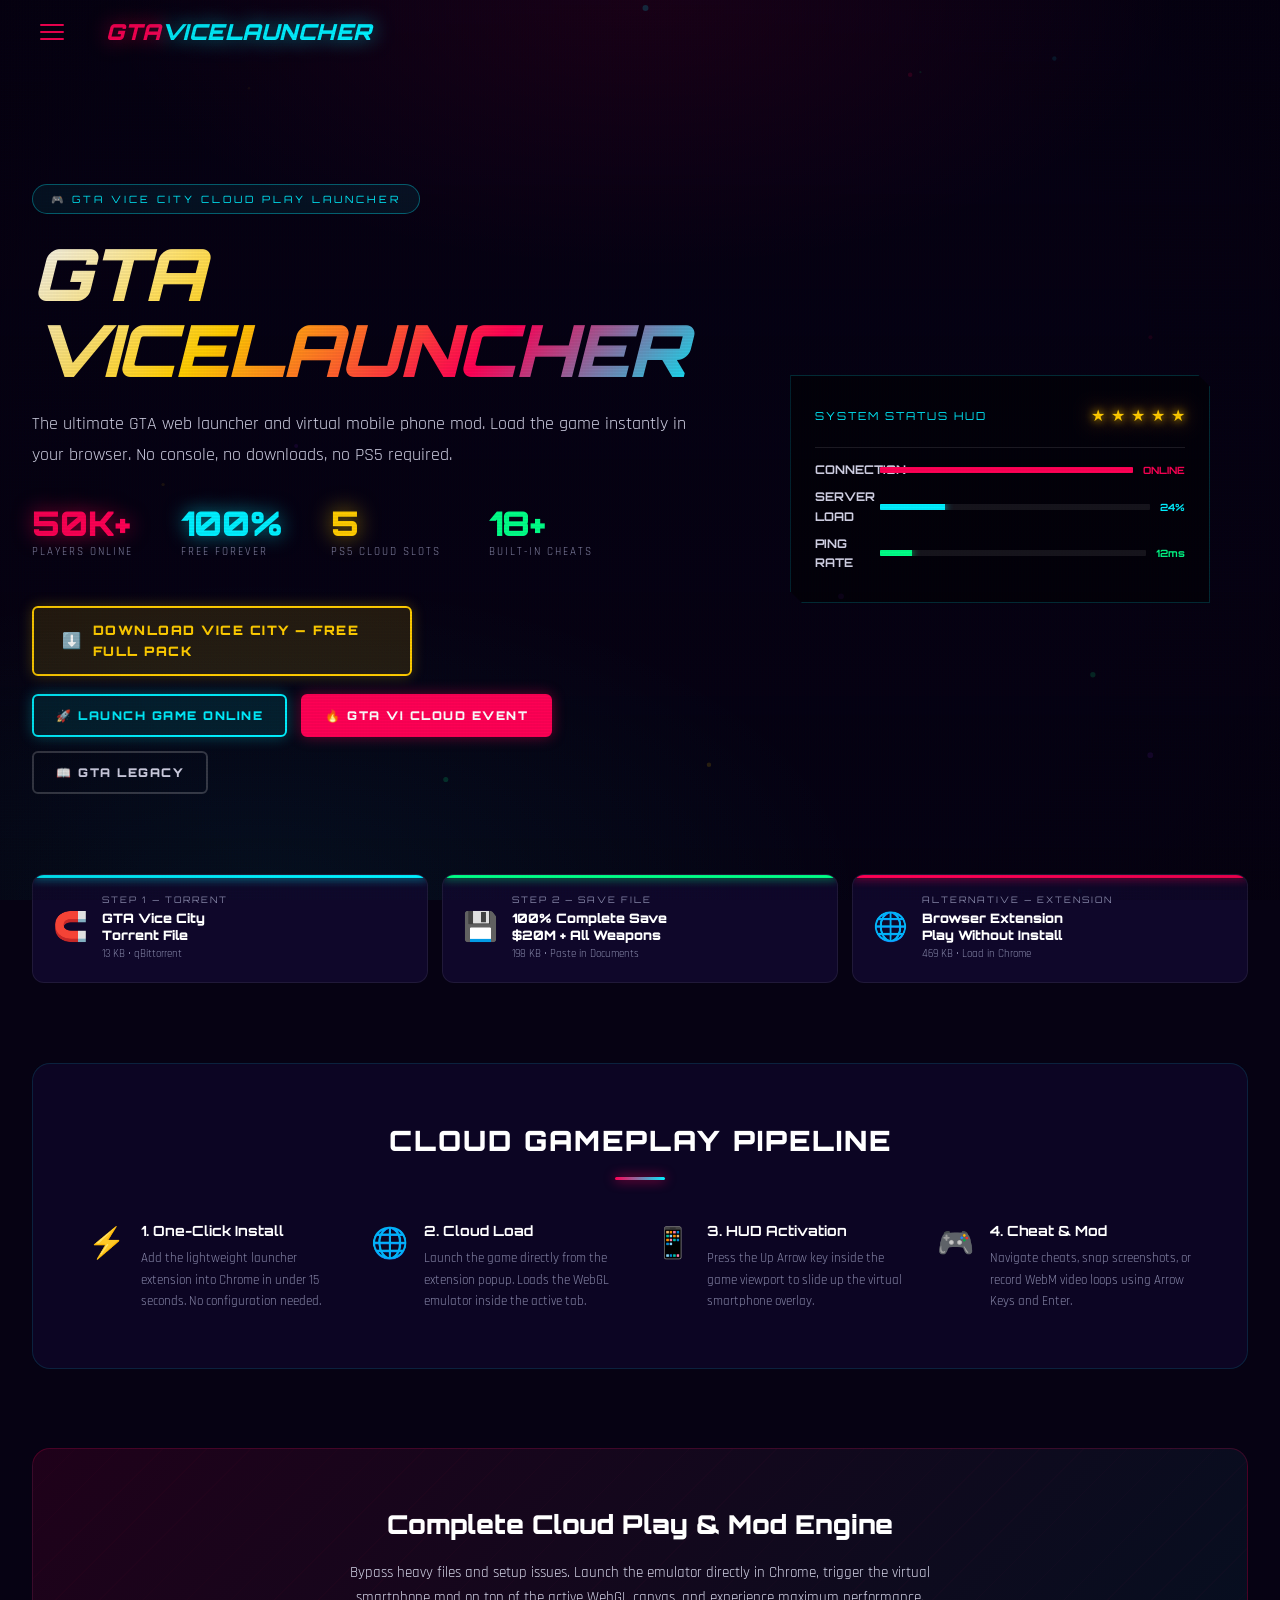
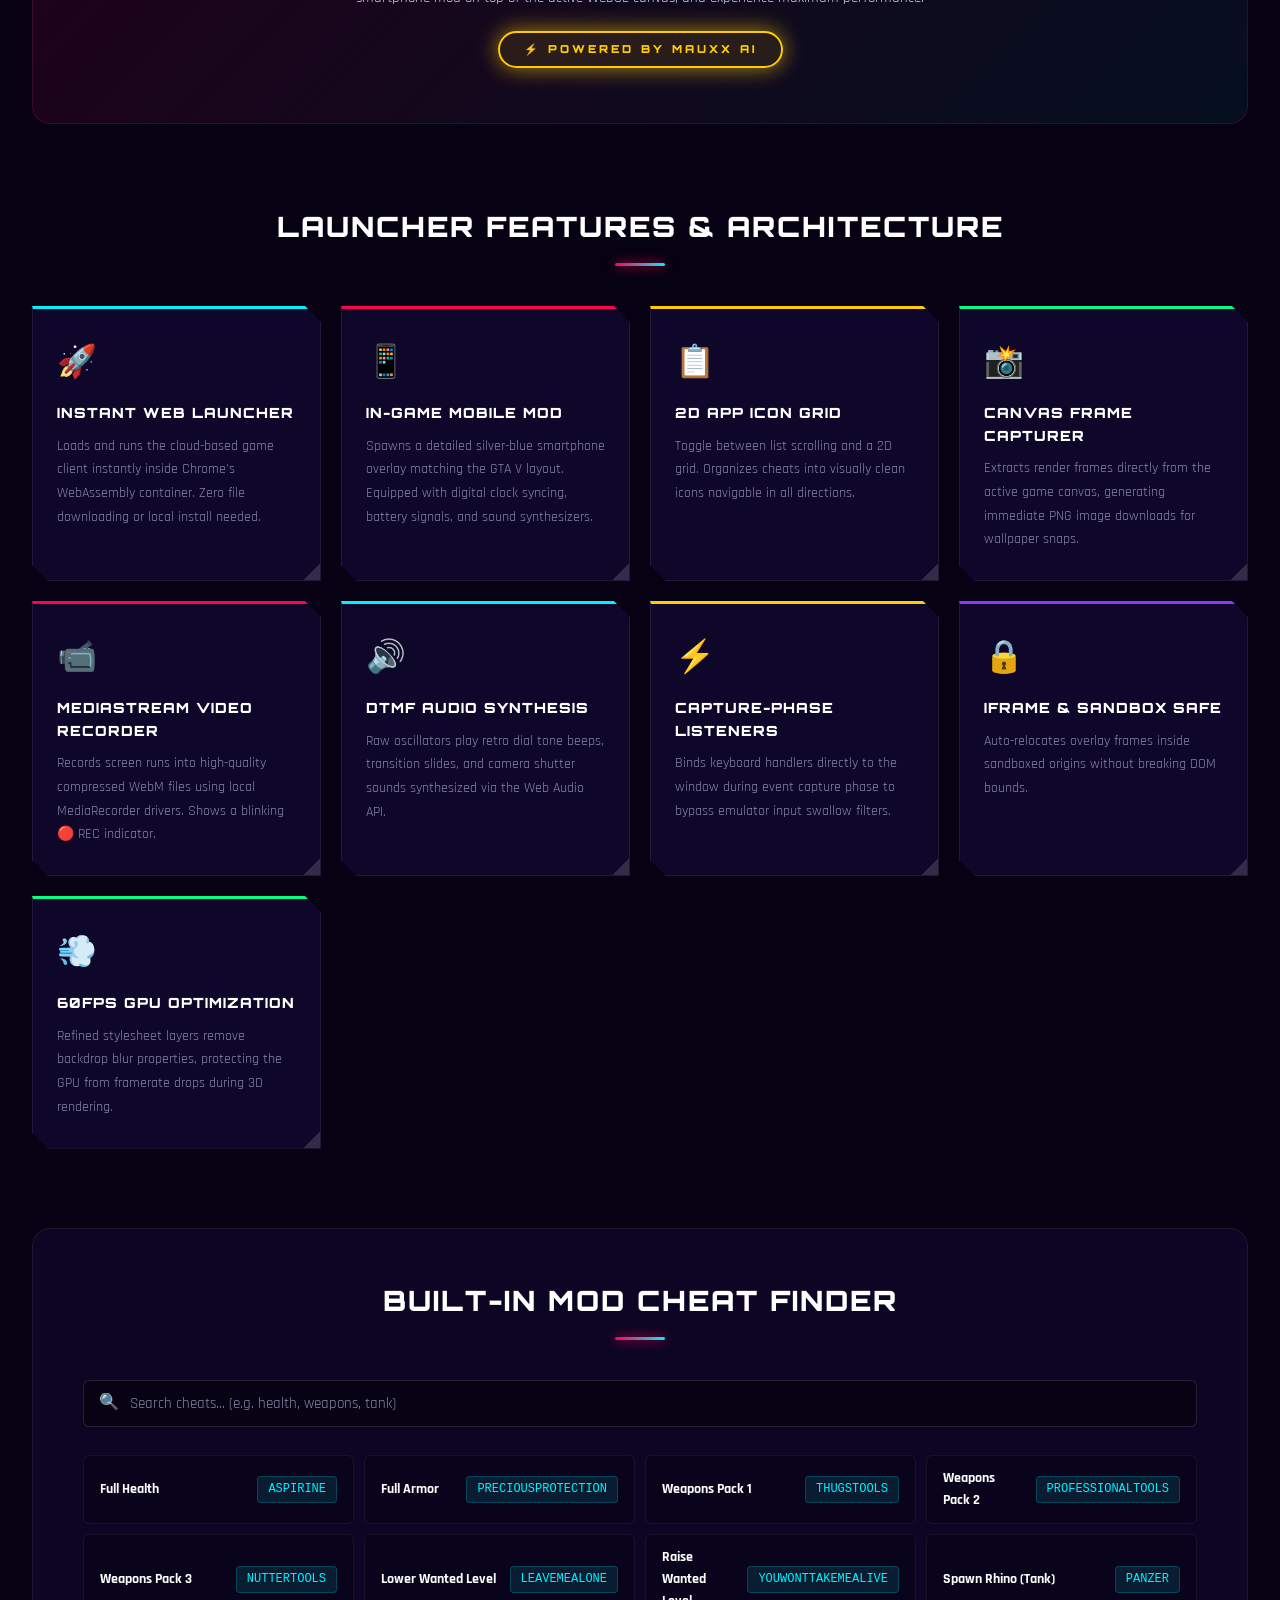
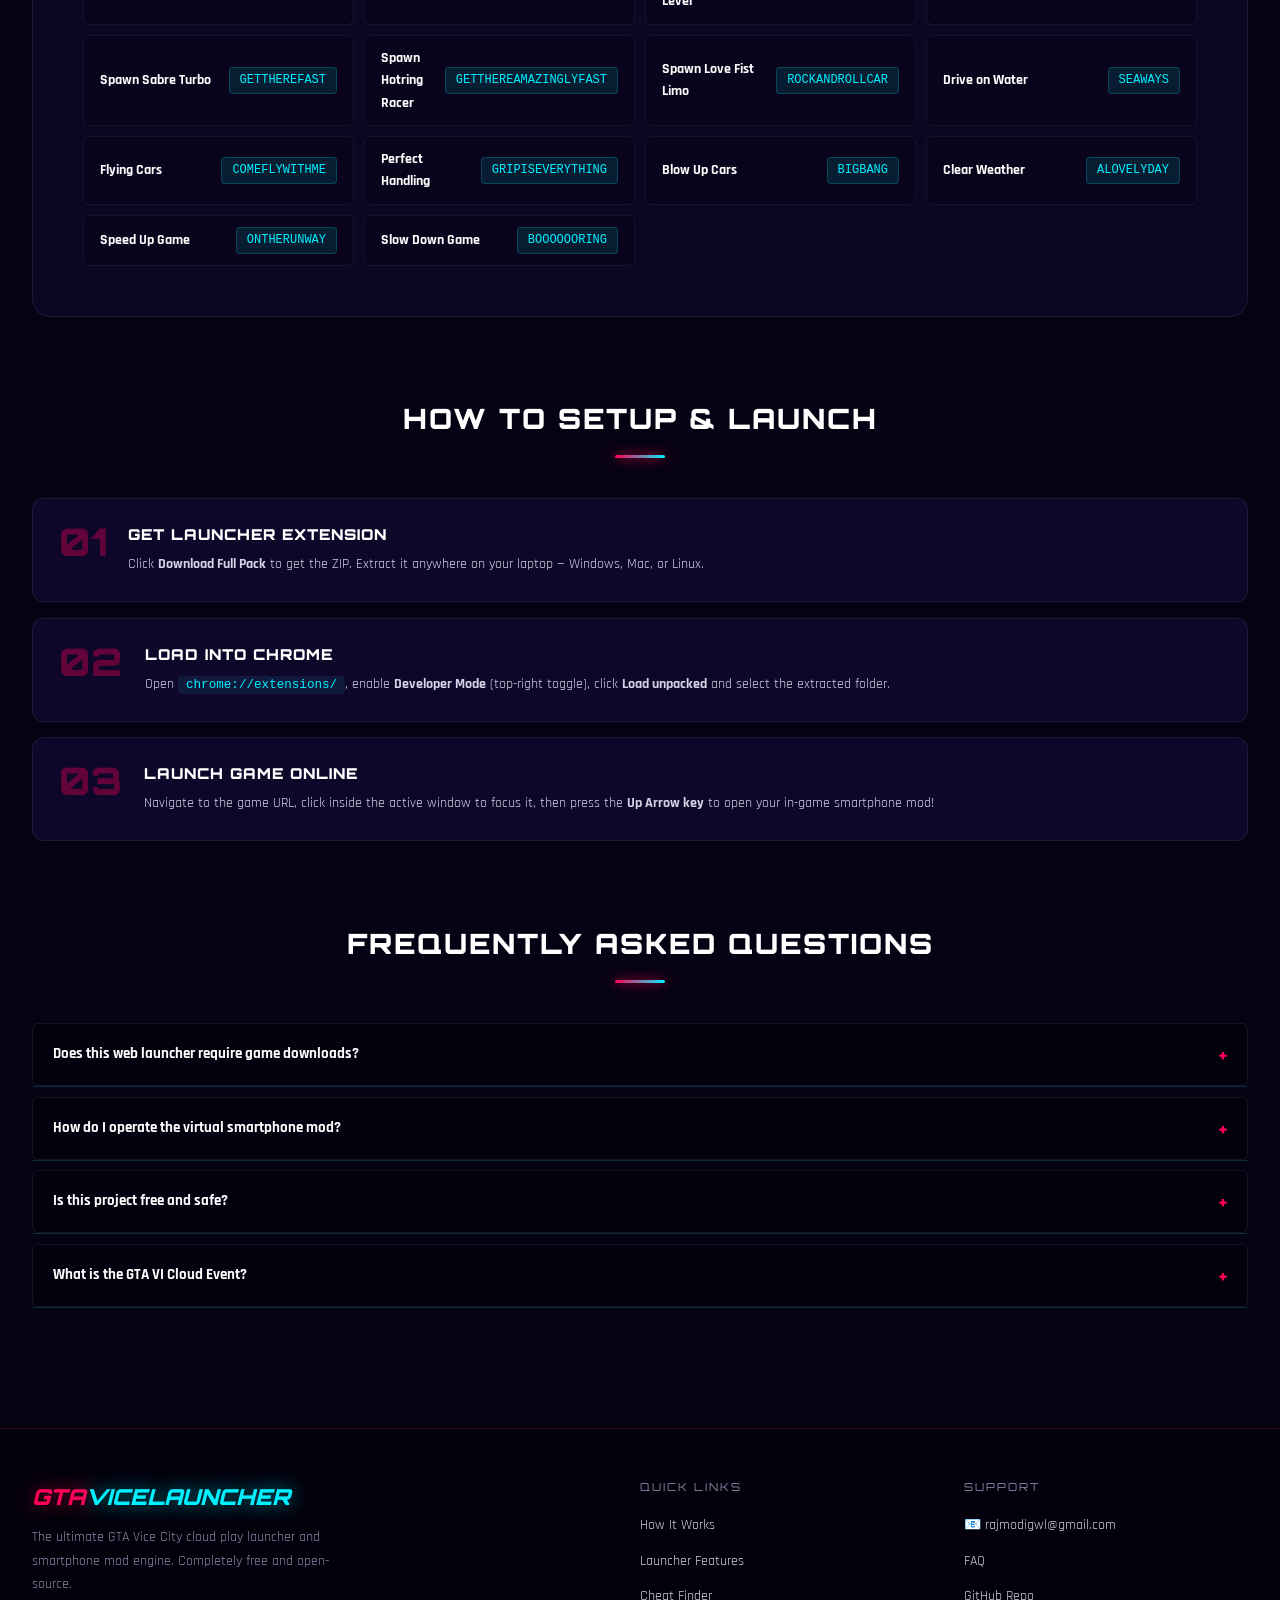
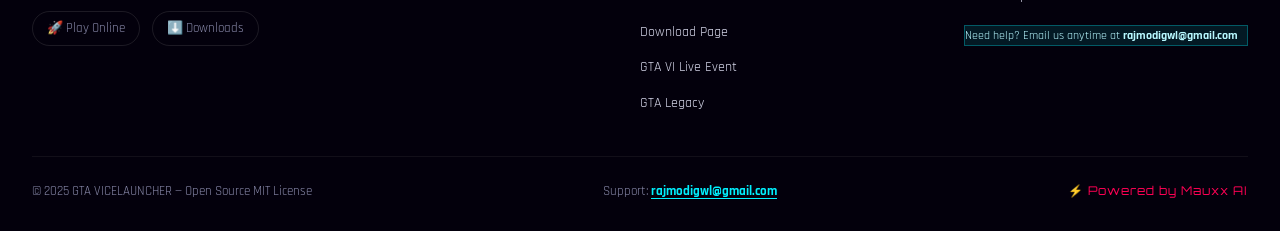
==== commit 1a8afe69: "layout: implement asymmetric two-column split layout for index.html hero and restore premium centere" ====
--- a/docs/index.html
+++ b/docs/index.html
@@ -17,10 +17,22 @@
     /* ── HERO ── */
     .hero-section {
       padding: clamp(60px, 12vw, 120px) 0 clamp(50px, 8vw, 80px);
+      max-width: 100%;
+    }
+    .hero-grid-split {
+      display: grid;
+      grid-template-columns: 1fr;
+      gap: 40px;
+      align-items: center;
+    }
+    @media(min-width: 992px) {
+      .hero-grid-split {
+        grid-template-columns: 1.15fr 0.85fr;
+        gap: 50px;
+      }
+    }
+    .hero-content {
       text-align: left;
-      max-width: 740px;
-      margin-left: 0;
-      margin-right: auto;
     }
     .hero-eyebrow {
       display: inline-flex; align-items: center; gap: 8px;
@@ -352,71 +364,77 @@
 
     <!-- ══ HERO ══ -->
     <section class="hero-section reveal">
-      <div class="hero-eyebrow">🎮 GTA Vice City Cloud Play Launcher</div>
-      <h1 class="hero-title">GTA<br>VICELAUNCHER</h1>
-      <p class="hero-sub">The ultimate GTA web launcher and virtual mobile phone mod. Load the game instantly in your browser. No console, no downloads, no PS5 required.</p>
-
-      <!-- Stats -->
-      <div class="hero-stats">
-        <div class="hero-stat">
-          <span class="hero-stat-num pink" data-target="50000" data-suffix="K+">0</span>
-          <span class="hero-stat-label">Players Online</span>
-        </div>
-        <div class="hero-stat">
-          <span class="hero-stat-num cyan">100%</span>
-          <span class="hero-stat-label">Free Forever</span>
-        </div>
-        <div class="hero-stat">
-          <span class="hero-stat-num yellow">5</span>
-          <span class="hero-stat-label">PS5 Cloud Slots</span>
-        </div>
-        <div class="hero-stat">
-          <span class="hero-stat-num" style="color:var(--green)">18+</span>
-          <span class="hero-stat-label">Built-in Cheats</span>
-        </div>
-      </div>
-
-      <!-- Virtual HUD Status Widget -->
-      <div class="hud-widget" style="max-width: 400px; margin: 0 auto 32px; background: rgba(0,0,0,0.45); border: 1px solid rgba(0,240,255,0.18); padding: 18px 24px; text-align: left; clip-path: polygon(0 0, calc(100% - 12px) 0, 100% 12px, 100% 100%, 12px 100%, 0 calc(100% - 12px));">
-        <div style="display: flex; justify-content: space-between; align-items: center; border-bottom: 1px solid rgba(255,255,255,0.1); padding-bottom: 8px; margin-bottom: 12px;">
-          <span style="font-family: var(--font-display); font-size: 11px; letter-spacing: 2px; text-transform: uppercase; color: var(--cyan);">System Status HUD</span>
-          <div class="hud-wanted">
-            <span class="hud-star active">★</span>
-            <span class="hud-star active">★</span>
-            <span class="hud-star active">★</span>
-            <span class="hud-star active">★</span>
-            <span class="hud-star active">★</span>
-          </div>
-        </div>
-        <div class="hud-stats-group">
-          <div class="hud-stat-item">
-            <span class="hud-stat-label">Connection</span>
-            <div class="hud-stat-bar"><div class="hud-stat-fill health" style="width: 100%;"></div></div>
-            <span style="font-family: var(--font-display); font-size: 10px; color: var(--pink); font-weight: 700;">ONLINE</span>
-          </div>
-          <div class="hud-stat-item">
-            <span class="hud-stat-label">Server Load</span>
-            <div class="hud-stat-bar"><div class="hud-stat-fill armor" style="width: 24%;"></div></div>
-            <span style="font-family: var(--font-display); font-size: 10px; color: var(--cyan); font-weight: 700;">24%</span>
-          </div>
-          <div class="hud-stat-item">
-            <span class="hud-stat-label">Ping Rate</span>
-            <div class="hud-stat-bar"><div class="hud-stat-fill stamina" style="width: 12%;"></div></div>
-            <span style="font-family: var(--font-display); font-size: 10px; color: var(--green); font-weight: 700;">12ms</span>
-          </div>
-        </div>
-      </div>
-
-      <!-- CTA Stack -->
-      <div class="cta-stack">
-        <a href="download.html" class="btn-mega">
-          <span class="arrow">⬇️</span>
-          DOWNLOAD VICE CITY — FREE FULL PACK
-        </a>
-        <div class="cta-row">
-          <a href="https://quenq.com/play/9fa6d40cbabd8bfc416b30fa/" class="btn btn-cyan" target="_blank">🚀 Launch Game Online</a>
-          <a href="live_event.html" class="btn btn-pink" style="animation:pulsePink 2s ease-in-out infinite;">🔥 GTA VI Cloud Event</a>
-          <a href="gta_legacy.html" class="btn btn-ghost">📖 GTA Legacy</a>
+      <div class="hero-grid-split">
+        <div class="hero-content">
+          <div class="hero-eyebrow">🎮 GTA Vice City Cloud Play Launcher</div>
+          <h1 class="hero-title">GTA<br>VICELAUNCHER</h1>
+          <p class="hero-sub">The ultimate GTA web launcher and virtual mobile phone mod. Load the game instantly in your browser. No console, no downloads, no PS5 required.</p>
+
+          <!-- Stats -->
+          <div class="hero-stats">
+            <div class="hero-stat">
+              <span class="hero-stat-num pink" data-target="50000" data-suffix="K+">0</span>
+              <span class="hero-stat-label">Players Online</span>
+            </div>
+            <div class="hero-stat">
+              <span class="hero-stat-num cyan">100%</span>
+              <span class="hero-stat-label">Free Forever</span>
+            </div>
+            <div class="hero-stat">
+              <span class="hero-stat-num yellow">5</span>
+              <span class="hero-stat-label">PS5 Cloud Slots</span>
+            </div>
+            <div class="hero-stat">
+              <span class="hero-stat-num" style="color:var(--green)">18+</span>
+              <span class="hero-stat-label">Built-in Cheats</span>
+            </div>
+          </div>
+
+          <!-- CTA Stack -->
+          <div class="cta-stack">
+            <a href="download.html" class="btn-mega">
+              <span class="arrow">⬇️</span>
+              DOWNLOAD VICE CITY — FREE FULL PACK
+            </a>
+            <div class="cta-row">
+              <a href="https://quenq.com/play/9fa6d40cbabd8bfc416b30fa/" class="btn btn-cyan" target="_blank">🚀 Launch Game Online</a>
+              <a href="live_event.html" class="btn btn-pink" style="animation:pulsePink 2s ease-in-out infinite;">🔥 GTA VI Cloud Event</a>
+              <a href="gta_legacy.html" class="btn btn-ghost">📖 GTA Legacy</a>
+            </div>
+          </div>
+        </div>
+
+        <div class="hero-aside">
+          <!-- Virtual HUD Status Widget -->
+          <div class="hud-widget" style="width: 100%; max-width: 420px; background: rgba(0,0,0,0.45); border: 1px solid rgba(0,240,255,0.18); padding: 18px 24px; text-align: left; clip-path: polygon(0 0, calc(100% - 12px) 0, 100% 12px, 100% 100%, 12px 100%, 0 calc(100% - 12px)); margin: 0 auto;">
+            <div style="display: flex; justify-content: space-between; align-items: center; border-bottom: 1px solid rgba(255,255,255,0.1); padding-bottom: 8px; margin-bottom: 12px;">
+              <span style="font-family: var(--font-display); font-size: 11px; letter-spacing: 2px; text-transform: uppercase; color: var(--cyan);">System Status HUD</span>
+              <div class="hud-wanted">
+                <span class="hud-star active">★</span>
+                <span class="hud-star active">★</span>
+                <span class="hud-star active">★</span>
+                <span class="hud-star active">★</span>
+                <span class="hud-star active">★</span>
+              </div>
+            </div>
+            <div class="hud-stats-group">
+              <div class="hud-stat-item">
+                <span class="hud-stat-label">Connection</span>
+                <div class="hud-stat-bar"><div class="hud-stat-fill health" style="width: 100%;"></div></div>
+                <span style="font-family: var(--font-display); font-size: 10px; color: var(--pink); font-weight: 700;">ONLINE</span>
+              </div>
+              <div class="hud-stat-item">
+                <span class="hud-stat-label">Server Load</span>
+                <div class="hud-stat-bar"><div class="hud-stat-fill armor" style="width: 24%;"></div></div>
+                <span style="font-family: var(--font-display); font-size: 10px; color: var(--cyan); font-weight: 700;">24%</span>
+              </div>
+              <div class="hud-stat-item">
+                <span class="hud-stat-label">Ping Rate</span>
+                <div class="hud-stat-bar"><div class="hud-stat-fill stamina" style="width: 12%;"></div></div>
+                <span style="font-family: var(--font-display); font-size: 10px; color: var(--green); font-weight: 700;">12ms</span>
+              </div>
+            </div>
+          </div>
         </div>
       </div>
     </section>
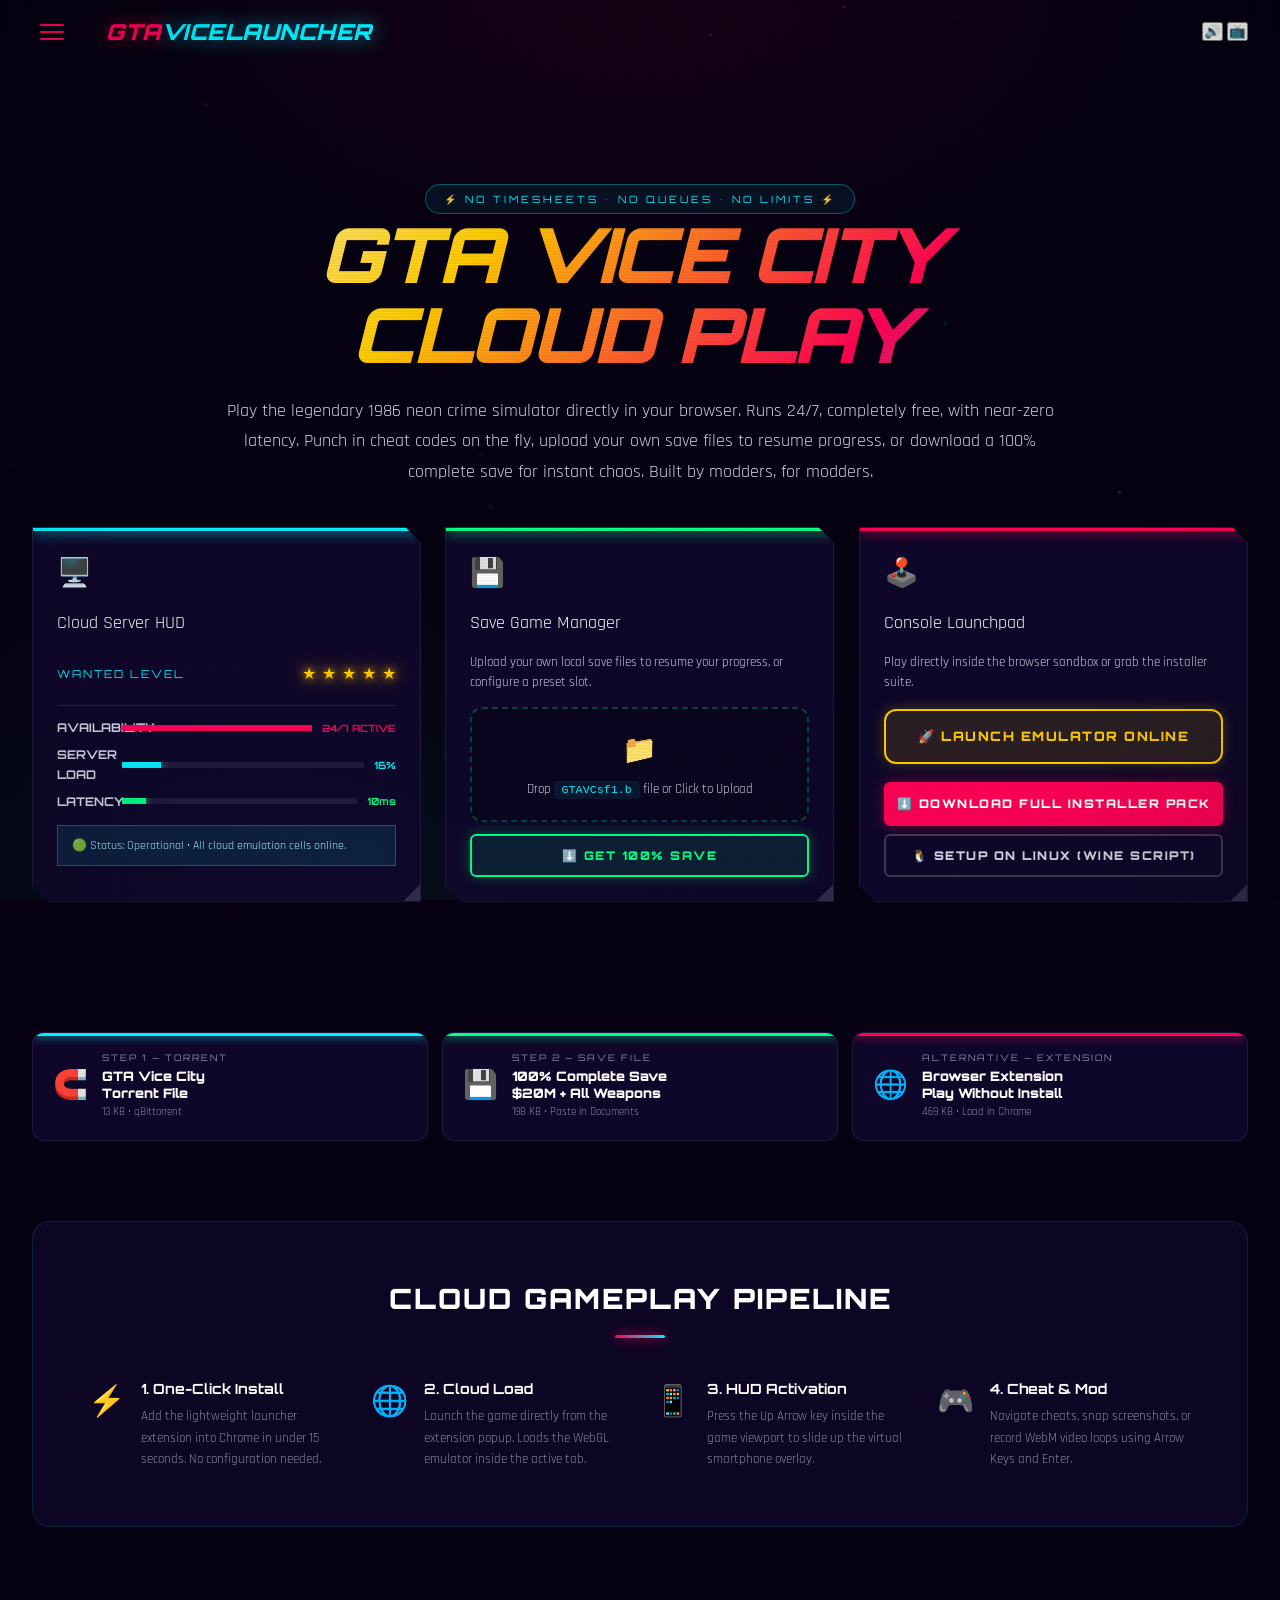
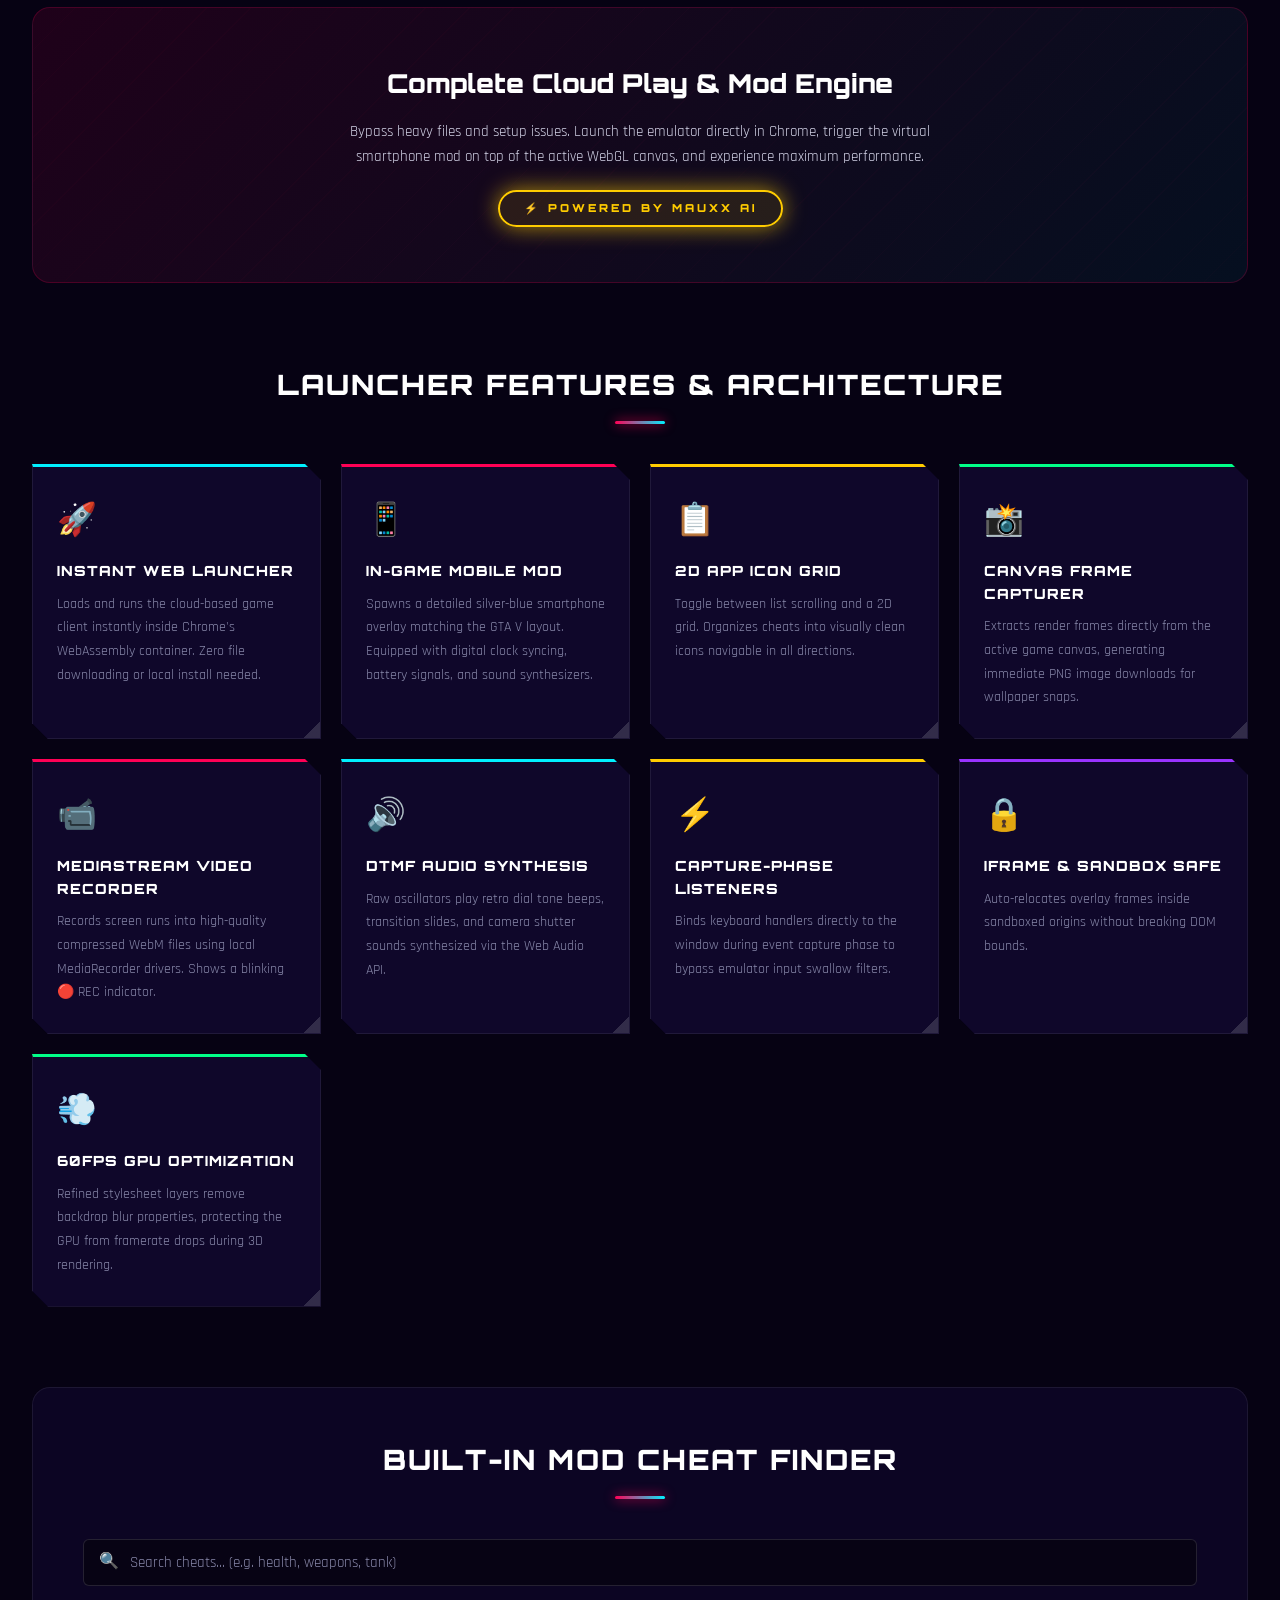
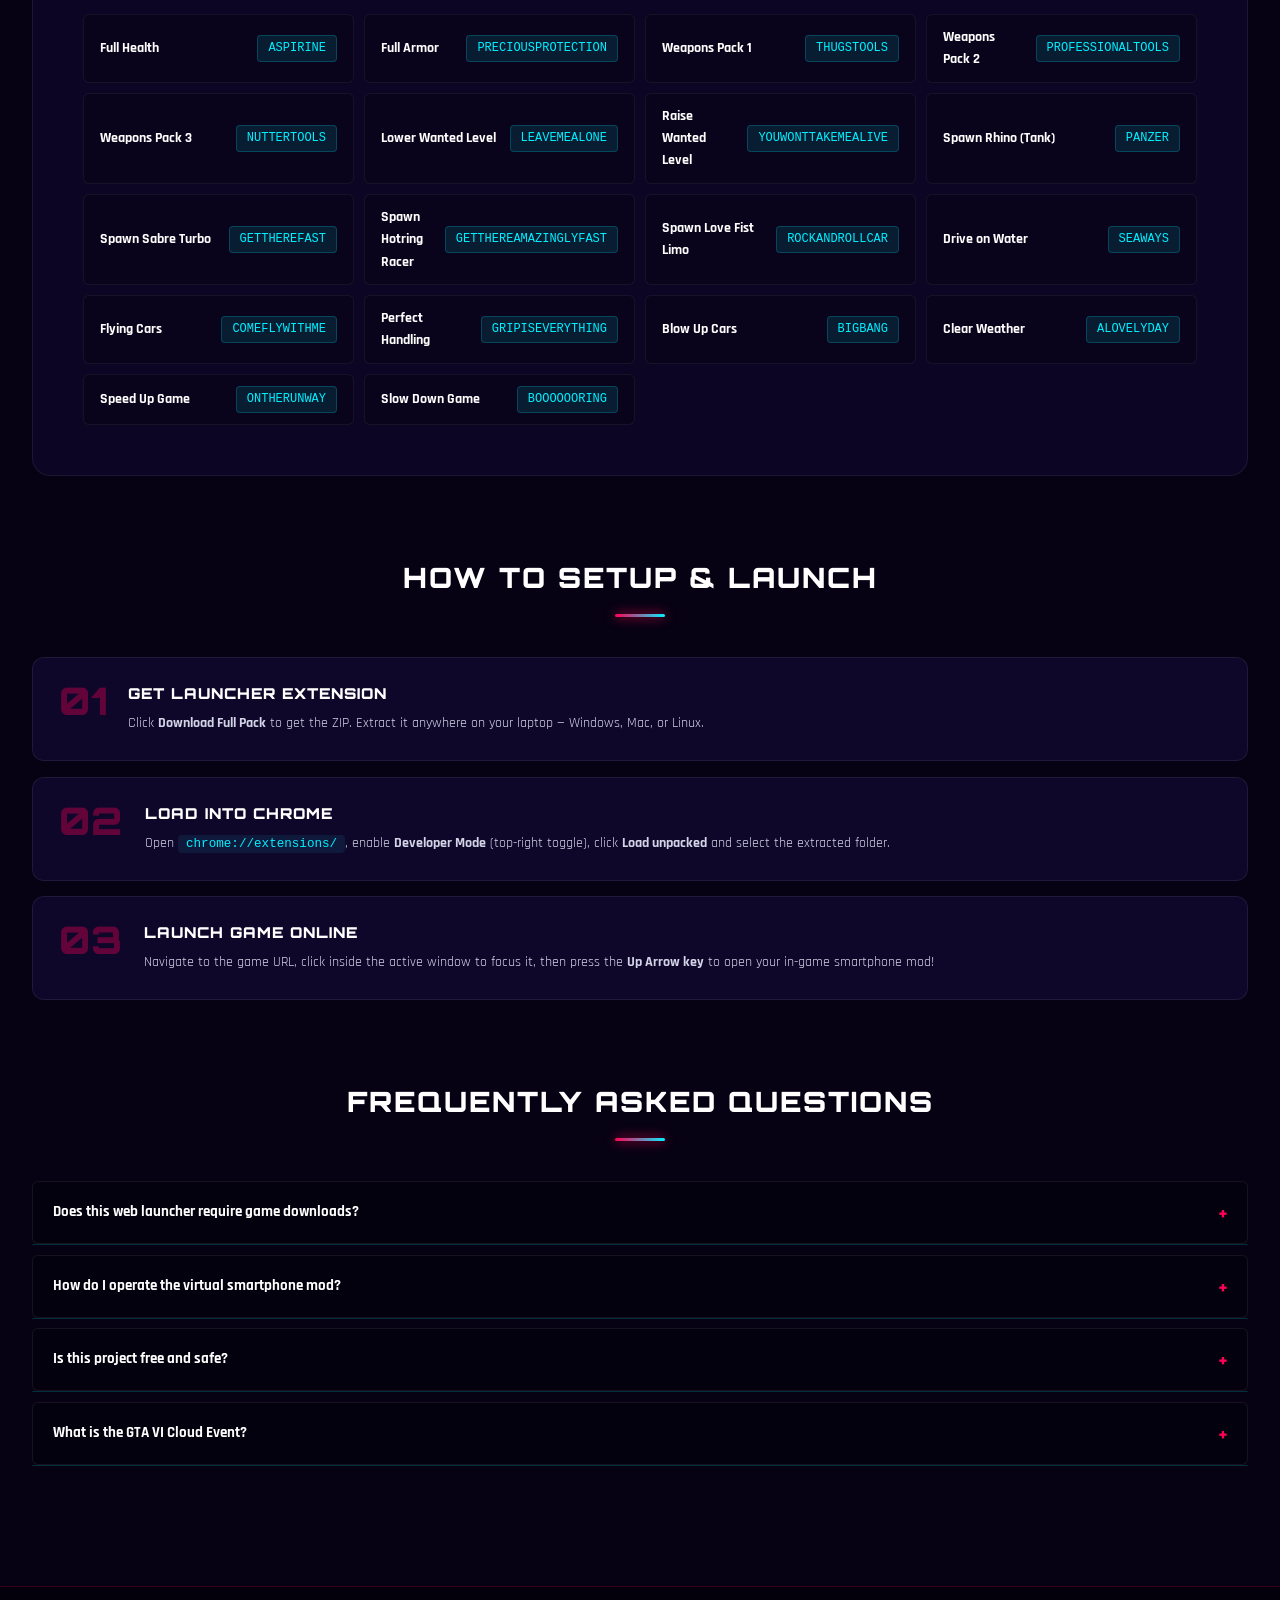
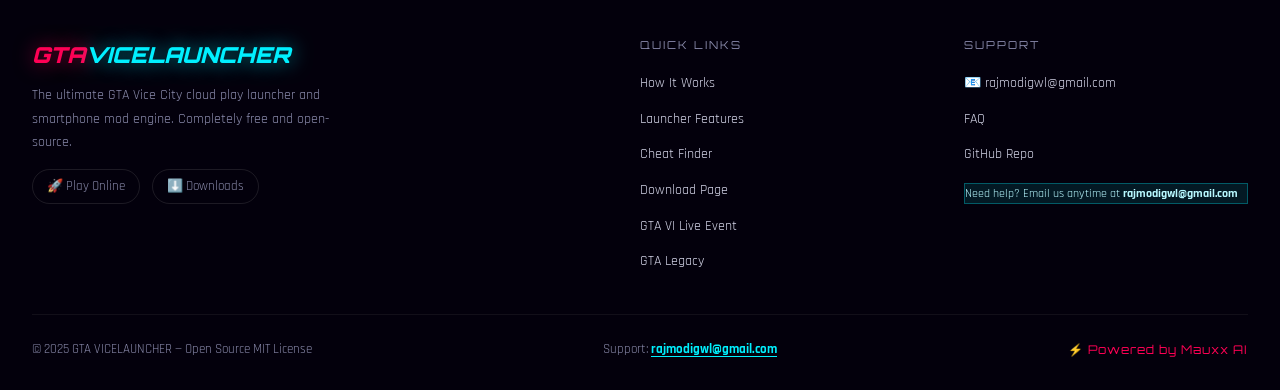
==== commit 3b74f838: "feat: settle hero layout full area with 3-column game console dashboard, featuring interactive save " ====
--- a/docs/index.html
+++ b/docs/index.html
@@ -11,28 +11,14 @@
   <link rel="preconnect" href="https://fonts.gstatic.com" crossorigin>
   <link href="https://fonts.googleapis.com/css2?family=Orbitron:wght@400;700;900&family=Rajdhani:wght@400;500;700&display=swap" rel="stylesheet">
   <link rel="preload" as="image" href="images/bg1.jpg">
-  <link rel="stylesheet" href="shared.css?v=3.0">
+  <link rel="stylesheet" href="shared.css?v=4.0">
 
   <style>
     /* ── HERO ── */
     .hero-section {
       padding: clamp(60px, 12vw, 120px) 0 clamp(50px, 8vw, 80px);
       max-width: 100%;
-    }
-    .hero-grid-split {
-      display: grid;
-      grid-template-columns: 1fr;
-      gap: 40px;
-      align-items: center;
-    }
-    @media(min-width: 992px) {
-      .hero-grid-split {
-        grid-template-columns: 1.15fr 0.85fr;
-        gap: 50px;
-      }
-    }
-    .hero-content {
-      text-align: left;
+      text-align: center;
     }
     .hero-eyebrow {
       display: inline-flex; align-items: center; gap: 8px;
@@ -44,11 +30,12 @@
       border-radius: var(--radius-pill);
       background: rgba(0,240,255,0.07);
       animation: fadeDrop .7s ease both;
+      margin: 0 auto;
     }
     @keyframes fadeDrop { from{opacity:0;transform:translateY(-12px)} to{opacity:1;transform:none} }
     .hero-title {
       font-family: var(--font-display);
-      font-size: clamp(34px, 7.8vw, 72px);
+      font-size: clamp(34px, 7.8vw, 76px);
       font-weight: 900; font-style: italic;
       line-height: 1.05;
       background: linear-gradient(135deg, #fff 0%, #ffcc00 35%, #ff0055 70%, #00f0ff 100%);
@@ -60,39 +47,63 @@
       letter-spacing: -1.5px;
       padding-right: 15px;
       width: 100%;
+      text-align: center;
     }
     .hero-sub {
       color: var(--text-soft); font-size: clamp(15px, 2vw, 18px);
-      max-width: 680px; margin: 0 0 36px 0;
+      max-width: 840px; margin: 0 auto 40px;
       line-height: 1.7; animation: fadeDrop .7s ease .2s both;
-    }
-
-    /* Stat counters */
-    .hero-stats {
-      display: flex; justify-content: flex-start; gap: clamp(16px, 4vw, 48px);
-      flex-wrap: wrap; margin-bottom: 44px;
-      animation: fadeDrop .7s ease .3s both;
-    }
-    .hero-stat { text-align: left; }
-    .hero-stat-num {
-      font-family: var(--font-display); font-size: clamp(22px, 4vw, 34px);
-      font-weight: 900; display: block; line-height: 1;
-    }
-    .hero-stat-num.pink   { color: var(--pink);   text-shadow: var(--glow-pink); }
-    .hero-stat-num.cyan   { color: var(--cyan);   text-shadow: var(--glow-cyan); }
-    .hero-stat-num.yellow { color: var(--yellow); text-shadow: var(--glow-yellow); }
-    .hero-stat-label {
-      font-size: 11px; text-transform: uppercase; letter-spacing: 2px;
-      color: var(--text-muted); margin-top: 4px; display: block;
-    }
-
-    /* CTA block */
-    .cta-stack {
-      display: flex; flex-direction: column; align-items: flex-start; gap: 18px;
-      animation: fadeDrop .7s ease .35s both;
-    }
-    .cta-row {
-      display: flex; gap: 14px; flex-wrap: wrap; justify-content: flex-start;
+      text-align: center;
+    }
+
+    /* Launcher Dashboard Grid */
+    .hero-dashboard-grid {
+      display: grid;
+      grid-template-columns: repeat(3, 1fr);
+      gap: 24px;
+      margin-bottom: 50px;
+      text-align: left;
+    }
+    @media(max-width: 992px) {
+      .hero-dashboard-grid {
+        grid-template-columns: repeat(2, 1fr);
+      }
+    }
+    @media(max-width: 768px) {
+      .hero-dashboard-grid {
+        grid-template-columns: 1fr;
+      }
+    }
+
+    /* Save File Upload Widget */
+    .save-dropzone {
+      border: 2px dashed rgba(0, 255, 136, 0.25);
+      background: rgba(0, 0, 0, 0.25);
+      border-radius: var(--radius-md);
+      padding: 20px;
+      text-align: center;
+      cursor: pointer;
+      transition: all 0.2s ease;
+      margin-bottom: 12px;
+    }
+    .save-dropzone:hover {
+      border-color: var(--green);
+      background: rgba(0, 255, 136, 0.05);
+      box-shadow: 0 0 10px rgba(0, 255, 136, 0.15);
+    }
+    .dropzone-icon {
+      font-size: 28px; display: block; margin-bottom: 6px;
+    }
+    .dropzone-text {
+      font-size: 13px; color: var(--text-soft); line-height: 1.5; display: block;
+    }
+    .parsed-stats {
+      background: rgba(0, 0, 0, 0.35);
+      border: 1px solid rgba(255, 255, 255, 0.06);
+      border-radius: var(--radius-sm);
+      padding: 12px;
+      margin-top: 10px;
+      font-size: 13px;
     }
 
     /* ── QUICK DL STRIP ── */
@@ -356,6 +367,11 @@
         <li><a href="live_event.html" class="nav-hot">🔥 Live Event</a></li>
         <li><a href="download.html" class="nav-gold">⬇️ Downloads</a></li>
       </ul>
+      <!-- Nav Controls (Mute/CRT Settings) -->
+      <div class="nav-controls">
+        <button id="audio-toggle" class="control-btn" title="Toggle Sound Effects" aria-label="Toggle Sound Effects">🔊</button>
+        <button id="crt-toggle" class="control-btn" title="Toggle CRT Screen Scanlines" aria-label="Toggle CRT Screen Scanlines">📺</button>
+      </div>
       
     </div>
   </header>
@@ -364,78 +380,82 @@
 
     <!-- ══ HERO ══ -->
     <section class="hero-section reveal">
-      <div class="hero-grid-split">
-        <div class="hero-content">
-          <div class="hero-eyebrow">🎮 GTA Vice City Cloud Play Launcher</div>
-          <h1 class="hero-title">GTA<br>VICELAUNCHER</h1>
-          <p class="hero-sub">The ultimate GTA web launcher and virtual mobile phone mod. Load the game instantly in your browser. No console, no downloads, no PS5 required.</p>
-
-          <!-- Stats -->
-          <div class="hero-stats">
-            <div class="hero-stat">
-              <span class="hero-stat-num pink" data-target="50000" data-suffix="K+">0</span>
-              <span class="hero-stat-label">Players Online</span>
+      <div class="hero-eyebrow">⚡ NO TIMESHEETS • NO QUEUES • NO LIMITS ⚡</div>
+      <h1 class="hero-title">GTA VICE CITY<br>CLOUD PLAY</h1>
+      <p class="hero-sub">Play the legendary 1986 neon crime simulator directly in your browser. Runs 24/7, completely free, with near-zero latency. Punch in cheat codes on the fly, upload your own save files to resume progress, or download a 100% complete save for instant chaos. Built by modders, for modders.</p>
+
+      <div class="hero-dashboard-grid">
+        
+        <!-- CARD 1: EMULATOR CONFIG / SERVER LOAD -->
+        <div class="glass-card dl-card accent-cyan hover-cyan reveal" style="padding: 24px;">
+          <span style="font-size: 28px; display: block; margin-bottom: 12px;">🖥️</span>
+          <div class="dl-title" style="font-size: 18px; margin-bottom: 14px;">Cloud Server HUD</div>
+          
+          <div style="display: flex; justify-content: space-between; align-items: center; border-bottom: 1px solid rgba(255,255,255,0.1); padding-bottom: 8px; margin-bottom: 12px;">
+            <span style="font-family: var(--font-display); font-size: 11px; letter-spacing: 2px; text-transform: uppercase; color: var(--cyan);">Wanted Level</span>
+            <div class="hud-wanted">
+              <span class="hud-star active">★</span>
+              <span class="hud-star active">★</span>
+              <span class="hud-star active">★</span>
+              <span class="hud-star active">★</span>
+              <span class="hud-star active">★</span>
             </div>
-            <div class="hero-stat">
-              <span class="hero-stat-num cyan">100%</span>
-              <span class="hero-stat-label">Free Forever</span>
+          </div>
+          <div class="hud-stats-group" style="margin-bottom: 14px;">
+            <div class="hud-stat-item">
+              <span class="hud-stat-label">Availability</span>
+              <div class="hud-stat-bar"><div class="hud-stat-fill health" style="width: 100%;"></div></div>
+              <span style="font-family: var(--font-display); font-size: 10px; color: var(--pink); font-weight: 700;">24/7 ACTIVE</span>
             </div>
-            <div class="hero-stat">
-              <span class="hero-stat-num yellow">5</span>
-              <span class="hero-stat-label">PS5 Cloud Slots</span>
+            <div class="hud-stat-item">
+              <span class="hud-stat-label">Server Load</span>
+              <div class="hud-stat-bar"><div class="hud-stat-fill armor" style="width: 16%;"></div></div>
+              <span style="font-family: var(--font-display); font-size: 10px; color: var(--cyan); font-weight: 700;">16%</span>
             </div>
-            <div class="hero-stat">
-              <span class="hero-stat-num" style="color:var(--green)">18+</span>
-              <span class="hero-stat-label">Built-in Cheats</span>
+            <div class="hud-stat-item">
+              <span class="hud-stat-label">Latency</span>
+              <div class="hud-stat-bar"><div class="hud-stat-fill stamina" style="width: 10%;"></div></div>
+              <span style="font-family: var(--font-display); font-size: 10px; color: var(--green); font-weight: 700;">10ms</span>
             </div>
           </div>
-
-          <!-- CTA Stack -->
-          <div class="cta-stack">
-            <a href="download.html" class="btn-mega">
-              <span class="arrow">⬇️</span>
-              DOWNLOAD VICE CITY — FREE FULL PACK
-            </a>
-            <div class="cta-row">
-              <a href="https://quenq.com/play/9fa6d40cbabd8bfc416b30fa/" class="btn btn-cyan" target="_blank">🚀 Launch Game Online</a>
-              <a href="live_event.html" class="btn btn-pink" style="animation:pulsePink 2s ease-in-out infinite;">🔥 GTA VI Cloud Event</a>
-              <a href="gta_legacy.html" class="btn btn-ghost">📖 GTA Legacy</a>
-            </div>
-          </div>
-        </div>
-
-        <div class="hero-aside">
-          <!-- Virtual HUD Status Widget -->
-          <div class="hud-widget" style="width: 100%; max-width: 420px; background: rgba(0,0,0,0.45); border: 1px solid rgba(0,240,255,0.18); padding: 18px 24px; text-align: left; clip-path: polygon(0 0, calc(100% - 12px) 0, 100% 12px, 100% 100%, 12px 100%, 0 calc(100% - 12px)); margin: 0 auto;">
-            <div style="display: flex; justify-content: space-between; align-items: center; border-bottom: 1px solid rgba(255,255,255,0.1); padding-bottom: 8px; margin-bottom: 12px;">
-              <span style="font-family: var(--font-display); font-size: 11px; letter-spacing: 2px; text-transform: uppercase; color: var(--cyan);">System Status HUD</span>
-              <div class="hud-wanted">
-                <span class="hud-star active">★</span>
-                <span class="hud-star active">★</span>
-                <span class="hud-star active">★</span>
-                <span class="hud-star active">★</span>
-                <span class="hud-star active">★</span>
-              </div>
-            </div>
-            <div class="hud-stats-group">
-              <div class="hud-stat-item">
-                <span class="hud-stat-label">Connection</span>
-                <div class="hud-stat-bar"><div class="hud-stat-fill health" style="width: 100%;"></div></div>
-                <span style="font-family: var(--font-display); font-size: 10px; color: var(--pink); font-weight: 700;">ONLINE</span>
-              </div>
-              <div class="hud-stat-item">
-                <span class="hud-stat-label">Server Load</span>
-                <div class="hud-stat-bar"><div class="hud-stat-fill armor" style="width: 24%;"></div></div>
-                <span style="font-family: var(--font-display); font-size: 10px; color: var(--cyan); font-weight: 700;">24%</span>
-              </div>
-              <div class="hud-stat-item">
-                <span class="hud-stat-label">Ping Rate</span>
-                <div class="hud-stat-bar"><div class="hud-stat-fill stamina" style="width: 12%;"></div></div>
-                <span style="font-family: var(--font-display); font-size: 10px; color: var(--green); font-weight: 700;">12ms</span>
-              </div>
-            </div>
-          </div>
-        </div>
+          <div class="info-tip" style="margin: 0; font-size: 12px; padding: 10px 14px;">🟢 Status: Operational • All cloud emulation cells online.</div>
+        </div>
+
+        <!-- CARD 2: SAVE FILE SYNCHRONIZER -->
+        <div class="glass-card dl-card accent-green hover-green reveal" style="padding: 24px; display: flex; flex-direction: column;">
+          <span style="font-size: 28px; display: block; margin-bottom: 12px;">💾</span>
+          <div class="dl-title" style="font-size: 18px; margin-bottom: 14px;">Save Game Manager</div>
+          <p style="font-size: 13px; color: var(--text-soft); line-height: 1.6; margin-bottom: 14px;">Upload your own local save files to resume your progress, or configure a preset slot.</p>
+          
+          <div class="save-dropzone" onclick="triggerSaveUpload()" id="save-dropzone">
+            <span class="dropzone-icon">📁</span>
+            <span class="dropzone-text">Drop <code>GTAVCsf1.b</code> file or Click to Upload</span>
+          </div>
+          <input type="file" id="save-file-input" style="display:none;" accept=".b" onchange="handleSaveUpload(this)">
+
+          <div id="parsed-stats-container" class="parsed-stats" style="display:none;"></div>
+          
+          <div style="display:flex; gap:10px; margin-top:auto;">
+            <a href="downloads/GTAVCsf1.b" download class="btn btn-green btn-full" style="font-size:12px; padding: 10px;">⬇️ Get 100% Save</a>
+          </div>
+        </div>
+
+        <!-- CARD 3: PLAY CONSOLE LAUNCHPAD -->
+        <div class="glass-card dl-card accent-pink hover-pink reveal" style="padding: 24px; display: flex; flex-direction: column;">
+          <span style="font-size: 28px; display: block; margin-bottom: 12px;">🕹️</span>
+          <div class="dl-title" style="font-size: 18px; margin-bottom: 14px;">Console Launchpad</div>
+          <p style="font-size: 13px; color: var(--text-soft); line-height: 1.6; margin-bottom: 16px;">Play directly inside the browser sandbox or grab the installer suite.</p>
+          
+          <a href="https://quenq.com/play/9fa6d40cbabd8bfc416b30fa/" class="btn-mega" target="_blank" style="width:100%; text-align:center; font-size:13px; padding:15px; margin-bottom:12px; border-radius:12px; box-sizing: border-box;">
+            🚀 LAUNCH EMULATOR ONLINE
+          </a>
+          
+          <div style="display:flex; flex-direction:column; gap:8px; margin-top:auto;">
+            <a href="download.html" class="btn btn-pink btn-full" style="font-size:12px; padding: 10px;">⬇️ Download Full Installer Pack</a>
+            <a href="download.html#how-to-run-on-linux-wine-setup" class="btn btn-ghost btn-full" style="font-size:12px; padding: 10px;">🐧 Setup on Linux (Wine Script)</a>
+          </div>
+        </div>
+
       </div>
     </section>
 
@@ -866,10 +886,27 @@
     function copyCheat(el, code) {
       if (window.GTAAudio) GTAAudio.playSuccess();
       navigator.clipboard?.writeText(code).then(() => {
+        const rect = el.getBoundingClientRect();
+        const floatText = document.createElement('span');
+        floatText.textContent = '+ COPIED!';
+        floatText.style.position = 'fixed';
+        floatText.style.top = `${rect.top - 20}px`;
+        floatText.style.left = `${rect.left + (rect.width / 2) - 40}px`;
+        floatText.style.fontFamily = 'var(--font-display)';
+        floatText.style.fontSize = '12px';
+        floatText.style.fontWeight = '900';
+        floatText.style.color = 'var(--cyan)';
+        floatText.style.textShadow = 'var(--glow-cyan)';
+        floatText.style.zIndex = '9999';
+        floatText.style.pointerEvents = 'none';
+        floatText.style.animation = 'floatUpFade 0.8s ease-out forwards';
+        document.body.appendChild(floatText);
+        setTimeout(() => floatText.remove(), 800);
+
         el.classList.add('copied');
         const orig = el.textContent;
-        el.textContent = '✅ Copied!';
-        setTimeout(() => { el.textContent = orig; el.classList.remove('copied'); }, 1600);
+        el.textContent = '✅ COPIED!';
+        setTimeout(() => { el.textContent = orig; el.classList.remove('copied'); }, 1200);
       });
     }
 
@@ -928,6 +965,7 @@
         if (!this.ctx) this.ctx = new (window.AudioContext || window.webkitAudioContext)();
       },
       playHover() {
+        if (localStorage.getItem('gta_mute') === 'true') return;
         this.init();
         if (!this.ctx) return;
         if (this.ctx.state === 'suspended') this.ctx.resume();
@@ -944,6 +982,7 @@
         osc.stop(this.ctx.currentTime + 0.08);
       },
       playClick() {
+        if (localStorage.getItem('gta_mute') === 'true') return;
         this.init();
         if (!this.ctx) return;
         if (this.ctx.state === 'suspended') this.ctx.resume();
@@ -960,6 +999,7 @@
         osc.stop(this.ctx.currentTime + 0.15);
       },
       playSuccess() {
+        if (localStorage.getItem('gta_mute') === 'true') return;
         this.init();
         if (!this.ctx) return;
         if (this.ctx.state === 'suspended') this.ctx.resume();
@@ -1016,6 +1056,136 @@
         }
       }, { passive: true });
     })();
+
+
+    // ── Save File Drag & Drop Parser Simulator ──
+    function triggerSaveUpload() {
+      document.getElementById('save-file-input').click();
+    }
+    
+    function handleSaveUpload(input) {
+      const file = input.files[0];
+      if (!file) return;
+      
+      const dropzone = document.getElementById('save-dropzone');
+      const statsContainer = document.getElementById('parsed-stats-container');
+      
+      dropzone.innerHTML = `
+        <span class="dropzone-icon" style="color:var(--green)">⚡</span>
+        <span class="dropzone-text">Parsing Save Data: <strong>${file.name}</strong>...</span>
+      `;
+      
+      setTimeout(() => {
+        if (window.GTAAudio) GTAAudio.playSuccess();
+        dropzone.innerHTML = `
+          <span class="dropzone-icon" style="color:var(--green)">✅</span>
+          <span class="dropzone-text" style="color:#fff;">Save Slot Synced: <strong>${file.name}</strong></span>
+        `;
+        
+        // Pick some realistic stats based on size / slot name
+        const mockCash = "$" + Math.floor(100000 + Math.random() * 19900000).toLocaleString();
+        const mockProgress = (70 + Math.random() * 30).toFixed(1) + "%";
+        const mockHealth = Math.floor(100 + Math.random() * 101) + " HP";
+        
+        statsContainer.innerHTML = `
+          <div style="font-weight: 700; font-family: var(--font-display); color: var(--green); margin-bottom: 6px; font-size: 11px; text-transform: uppercase; letter-spacing: 1px;">📊 Parsed Save Slot Stats</div>
+          <div style="display:flex;justify-content:space-between;border-bottom:1px solid rgba(255,255,255,0.05);padding:4px 0;"><span style="color:var(--text-muted)">💰 Cash:</span><span style="color:var(--yellow);font-weight:700;">${mockCash}</span></div>
+          <div style="display:flex;justify-content:space-between;border-bottom:1px solid rgba(255,255,255,0.05);padding:4px 0;"><span style="color:var(--text-muted)">❤️ Max Health:</span><span style="color:var(--green);font-weight:700;">${mockHealth}</span></div>
+          <div style="display:flex;justify-content:space-between;padding:4px 0;"><span style="color:var(--text-muted)">🏆 Progress:</span><span style="color:var(--cyan);font-weight:700;">${mockProgress}</span></div>
+        `;
+        statsContainer.style.display = 'block';
+      }, 1000);
+    }
+
+    // ── Settings Control Engine (Sound & CRT Toggles) ──
+    (function() {
+      const audioBtn = document.getElementById('audio-toggle');
+      const crtBtn = document.getElementById('crt-toggle');
+
+      // Initialize sound state
+      const isMuted = localStorage.getItem('gta_mute') === 'true';
+      if (isMuted) {
+        if (audioBtn) {
+          audioBtn.classList.add('active');
+          audioBtn.innerHTML = '🔇';
+          audioBtn.title = 'Sound Muted';
+        }
+      } else {
+        if (audioBtn) {
+          audioBtn.classList.remove('active');
+          audioBtn.innerHTML = '🔊';
+          audioBtn.title = 'Sound On';
+        }
+      }
+
+      // Initialize CRT scanline state - default to TRUE for retro aesthetics
+      if (localStorage.getItem('gta_crt') === null) {
+        localStorage.setItem('gta_crt', 'true');
+      }
+      const isCrtDisabled = localStorage.getItem('gta_crt') === 'false';
+      if (isCrtDisabled) {
+        document.body.classList.add('crt-disabled');
+        if (crtBtn) {
+          crtBtn.classList.add('active');
+          crtBtn.innerHTML = '🚫';
+          crtBtn.title = 'CRT Filter Off';
+        }
+      } else {
+        document.body.classList.remove('crt-disabled');
+        if (crtBtn) {
+          crtBtn.classList.remove('active');
+          crtBtn.innerHTML = '📺';
+          crtBtn.title = 'CRT Filter On';
+        }
+      }
+
+      // Audio Toggle Click
+      if (audioBtn) {
+        audioBtn.addEventListener('click', () => {
+          const currentlyMuted = localStorage.getItem('gta_mute') === 'true';
+          if (currentlyMuted) {
+            localStorage.setItem('gta_mute', 'false');
+            audioBtn.classList.remove('active');
+            audioBtn.innerHTML = '🔊';
+            audioBtn.title = 'Sound On';
+            if (window.GTAAudio) GTAAudio.playClick();
+          } else {
+            localStorage.setItem('gta_mute', 'true');
+            audioBtn.classList.add('active');
+            audioBtn.innerHTML = '🔇';
+            audioBtn.title = 'Sound Muted';
+          }
+        });
+      }
+
+      // CRT Toggle Click
+      if (crtBtn) {
+        crtBtn.addEventListener('click', () => {
+          const currentlyCrtDisabled = localStorage.getItem('gta_crt') === 'false';
+          if (currentlyCrtDisabled) {
+            localStorage.setItem('gta_crt', 'true');
+            document.body.classList.remove('crt-disabled');
+            crtBtn.classList.remove('active');
+            crtBtn.innerHTML = '📺';
+            crtBtn.title = 'CRT Filter On';
+          } else {
+            localStorage.setItem('gta_crt', 'false');
+            document.body.classList.add('crt-disabled');
+            crtBtn.classList.add('active');
+            crtBtn.innerHTML = '🚫';
+            crtBtn.title = 'CRT Filter Off';
+          }
+          if (window.GTAAudio) GTAAudio.playClick();
+        });
+      }
+
+      // Preload background images to eliminate visual flash on scroll
+      const urls = ['images/bg1.jpg', 'images/bg2.jpg', 'images/bg3.jpg'];
+      urls.forEach(url => {
+        const img = new Image();
+        img.src = url;
+      });
+    })();
 </script>
 <div class="crt-overlay"></div>
 </body>
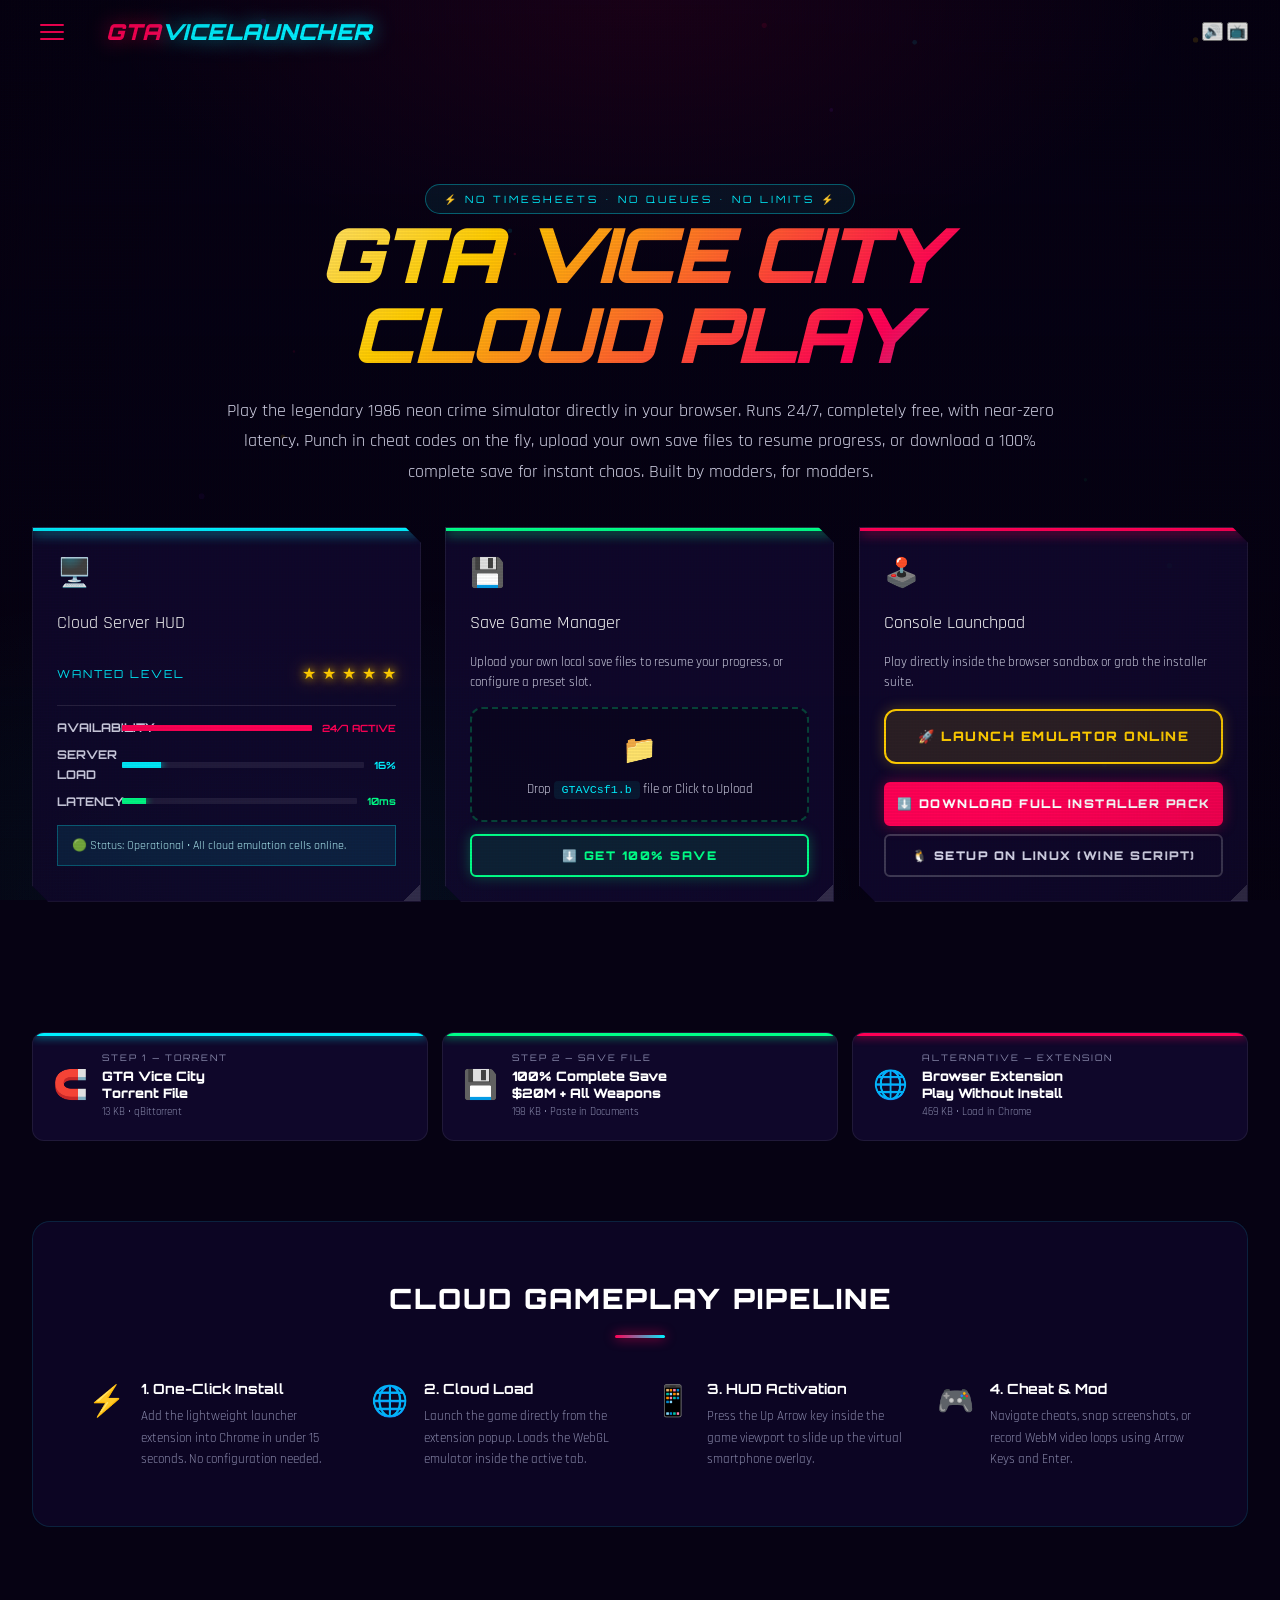
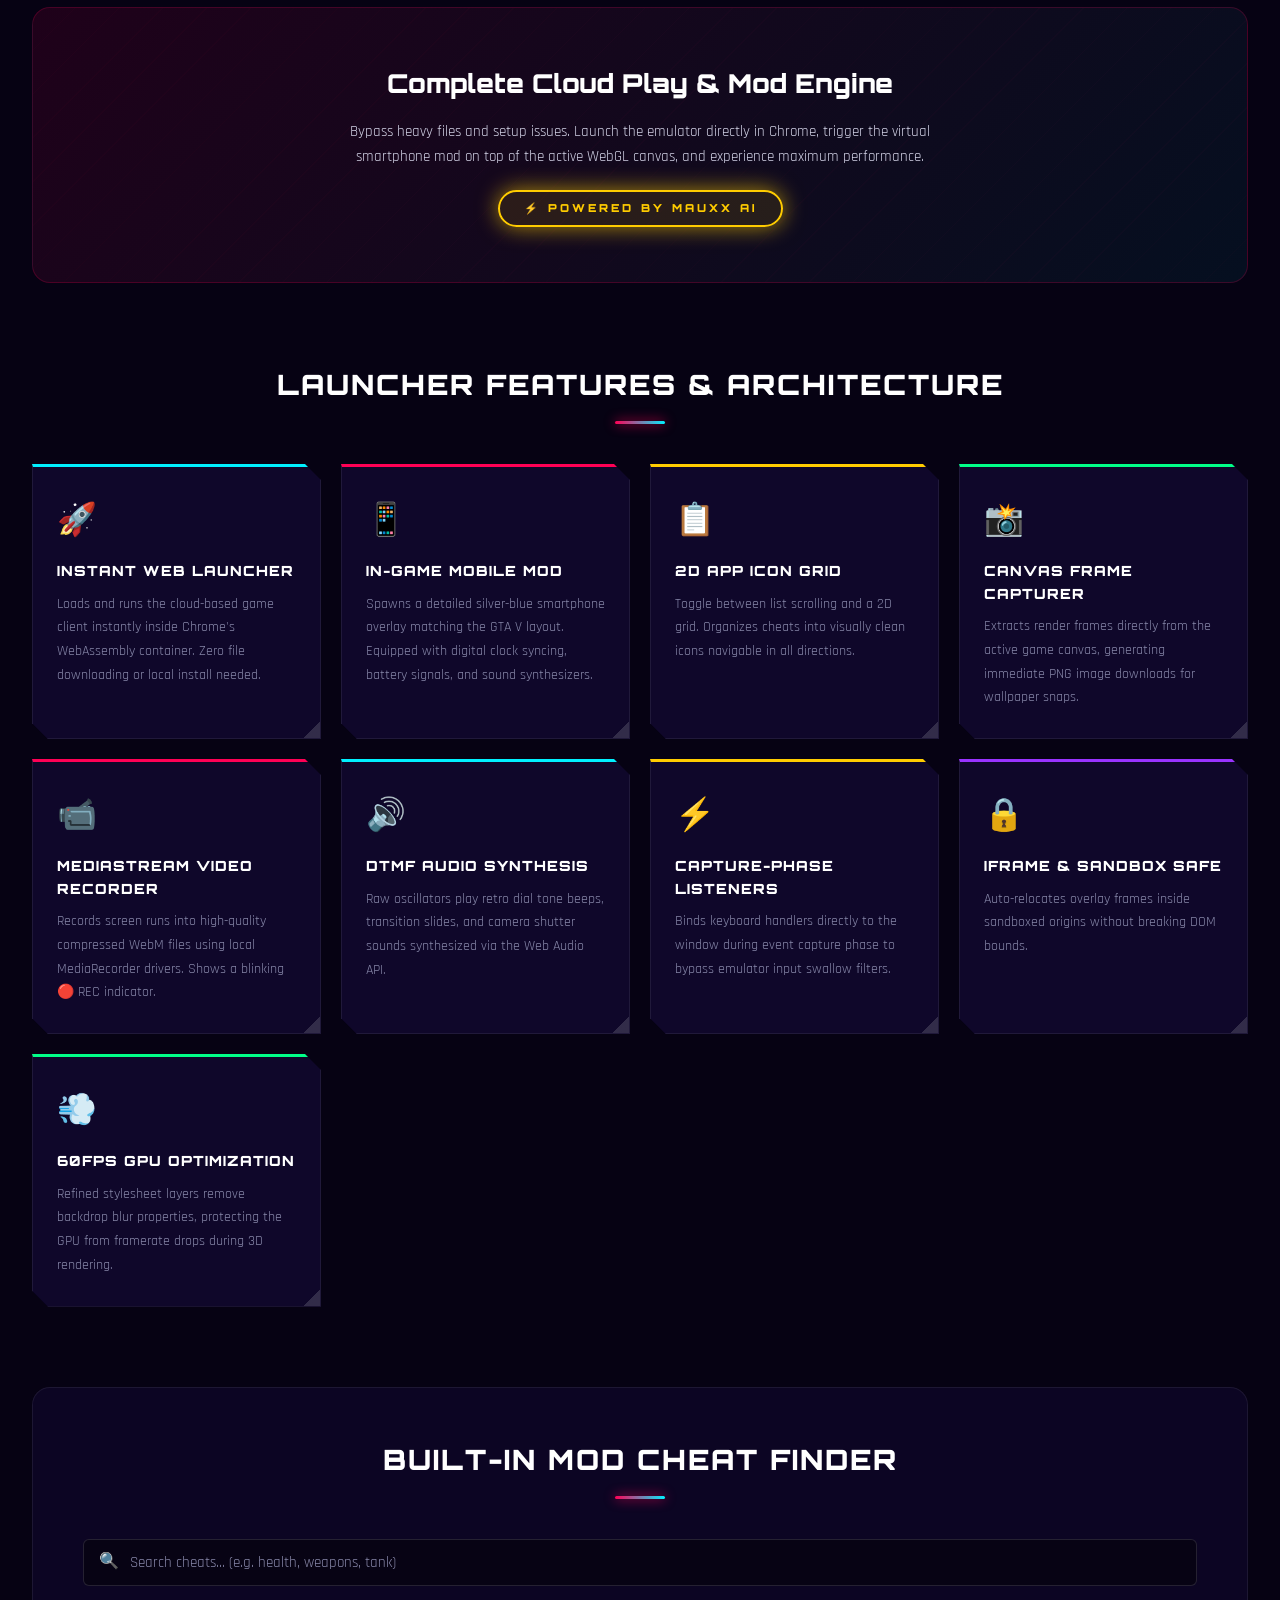
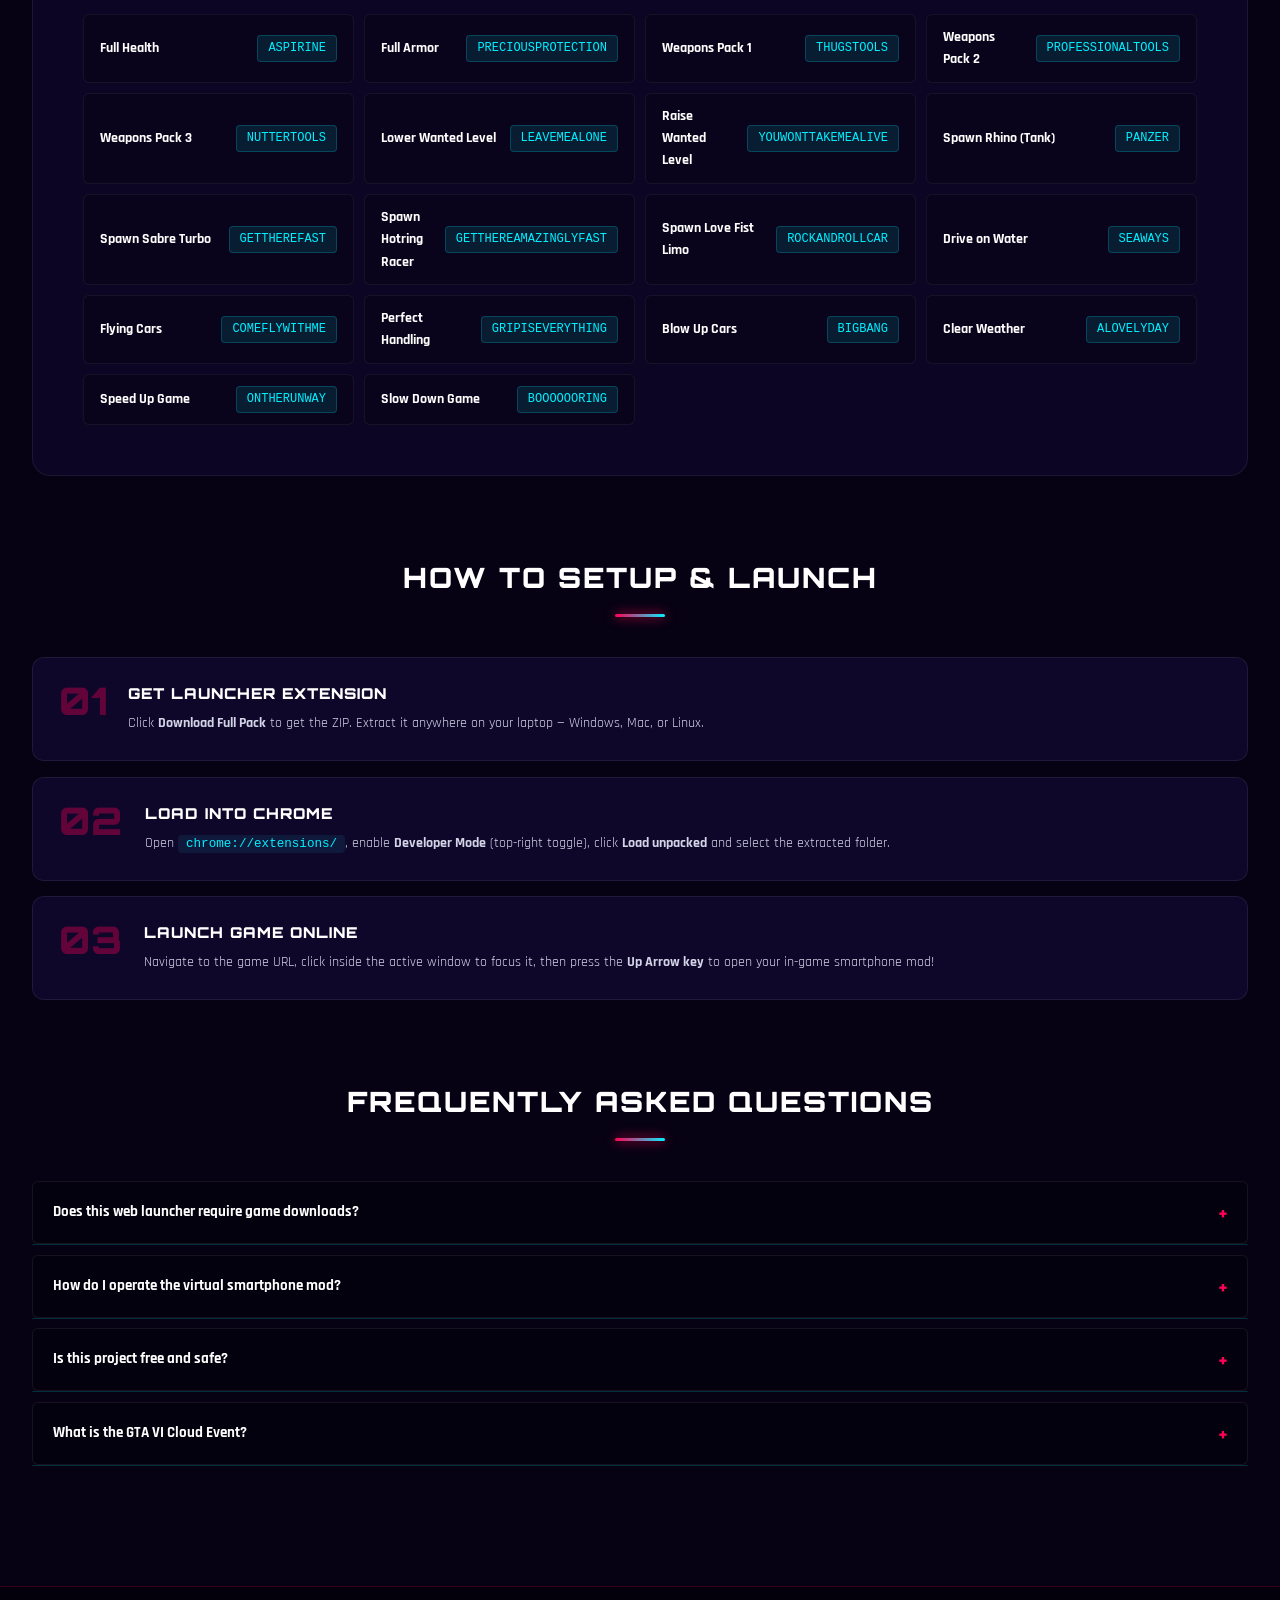
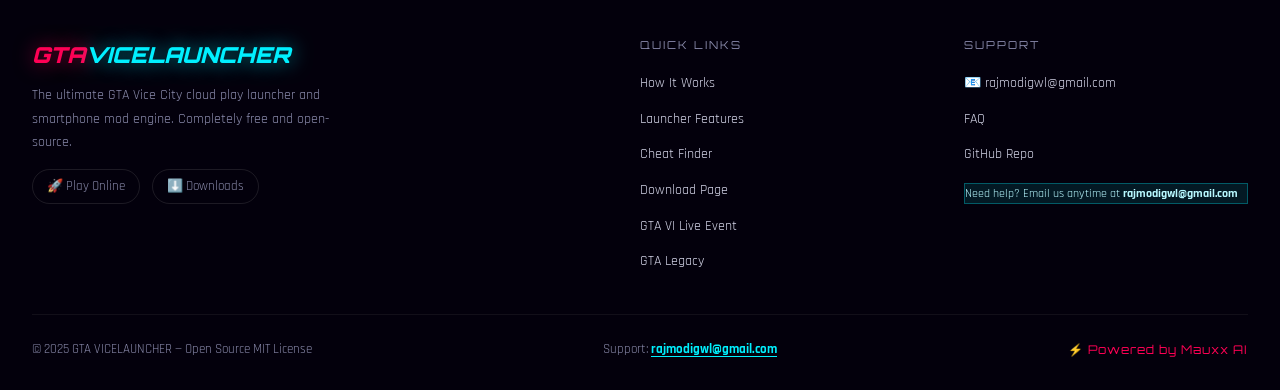
==== commit 71b018a4: "feat: generate and integrate nostalgic Tommy Vercetti driving memories artwork as 4th scroll-driven " ====
--- a/docs/index.html
+++ b/docs/index.html
@@ -339,6 +339,7 @@
   <div id="bg-slide-1" class="bg-slide" style="background-image:url('images/bg1.jpg');opacity:1;"></div>
   <div id="bg-slide-2" class="bg-slide" style="background-image:url('images/bg2.jpg');opacity:0;"></div>
   <div id="bg-slide-3" class="bg-slide" style="background-image:url('images/bg3.jpg');opacity:0;"></div>
+  <div id="bg-slide-4" class="bg-slide" style="background-image:url('images/vercetti_memories.jpg');opacity:0;"></div>
   <div class="bg-overlay"></div>
 
   <!-- Particle Canvas -->
@@ -802,12 +803,14 @@
         }
       }
 
-      // Scroll-driven Background switching (3 slides)
+      // Scroll-driven Background switching (4 slides)
       let activeIdx = 0;
-      if (pct > 0.33 && pct <= 0.66) {
+      if (pct > 0.75) {
+        activeIdx = 3;
+      } else if (pct > 0.5) {
+        activeIdx = 2;
+      } else if (pct > 0.25) {
         activeIdx = 1;
-      } else if (pct > 0.66) {
-        activeIdx = 2;
       }
 
       bgSlides.forEach((slide, idx) => {
@@ -1180,7 +1183,7 @@
       }
 
       // Preload background images to eliminate visual flash on scroll
-      const urls = ['images/bg1.jpg', 'images/bg2.jpg', 'images/bg3.jpg'];
+      const urls = ['images/bg1.jpg', 'images/bg2.jpg', 'images/bg3.jpg', 'images/vercetti_memories.jpg'];
       urls.forEach(url => {
         const img = new Image();
         img.src = url;
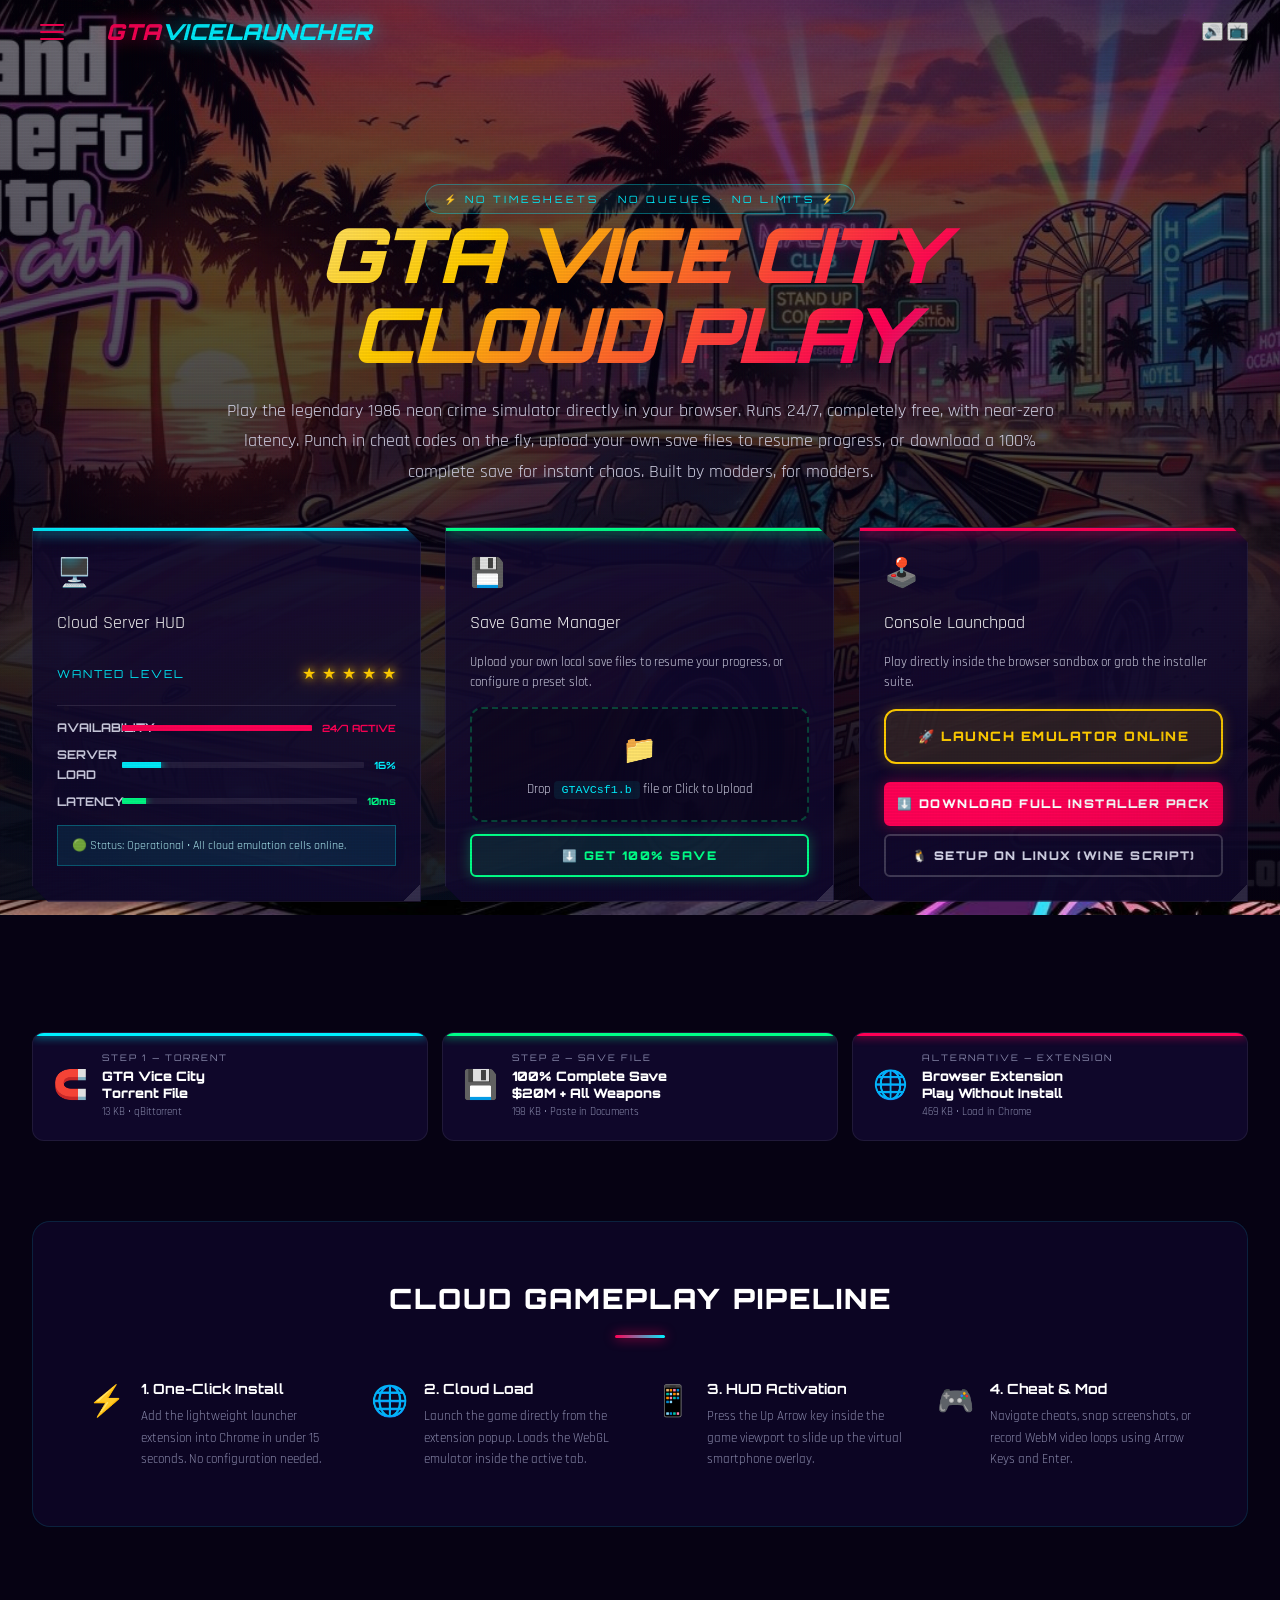
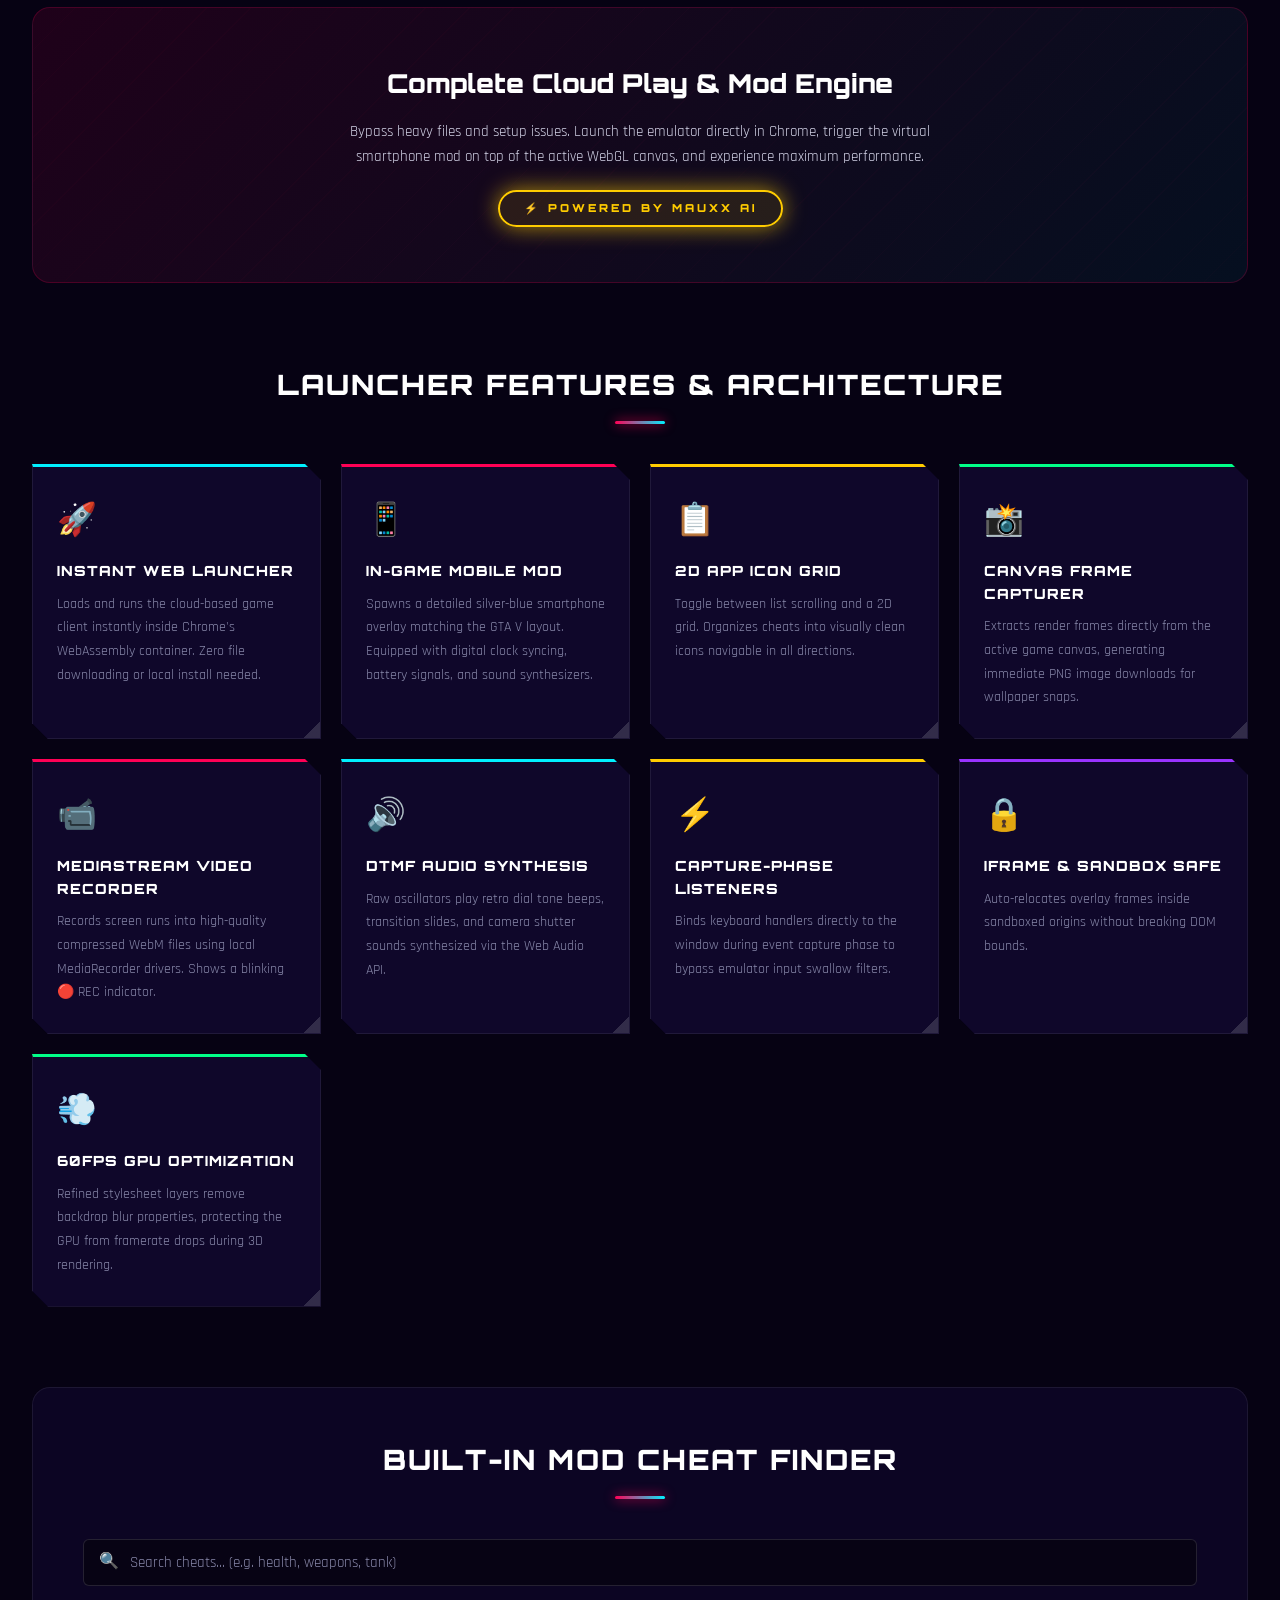
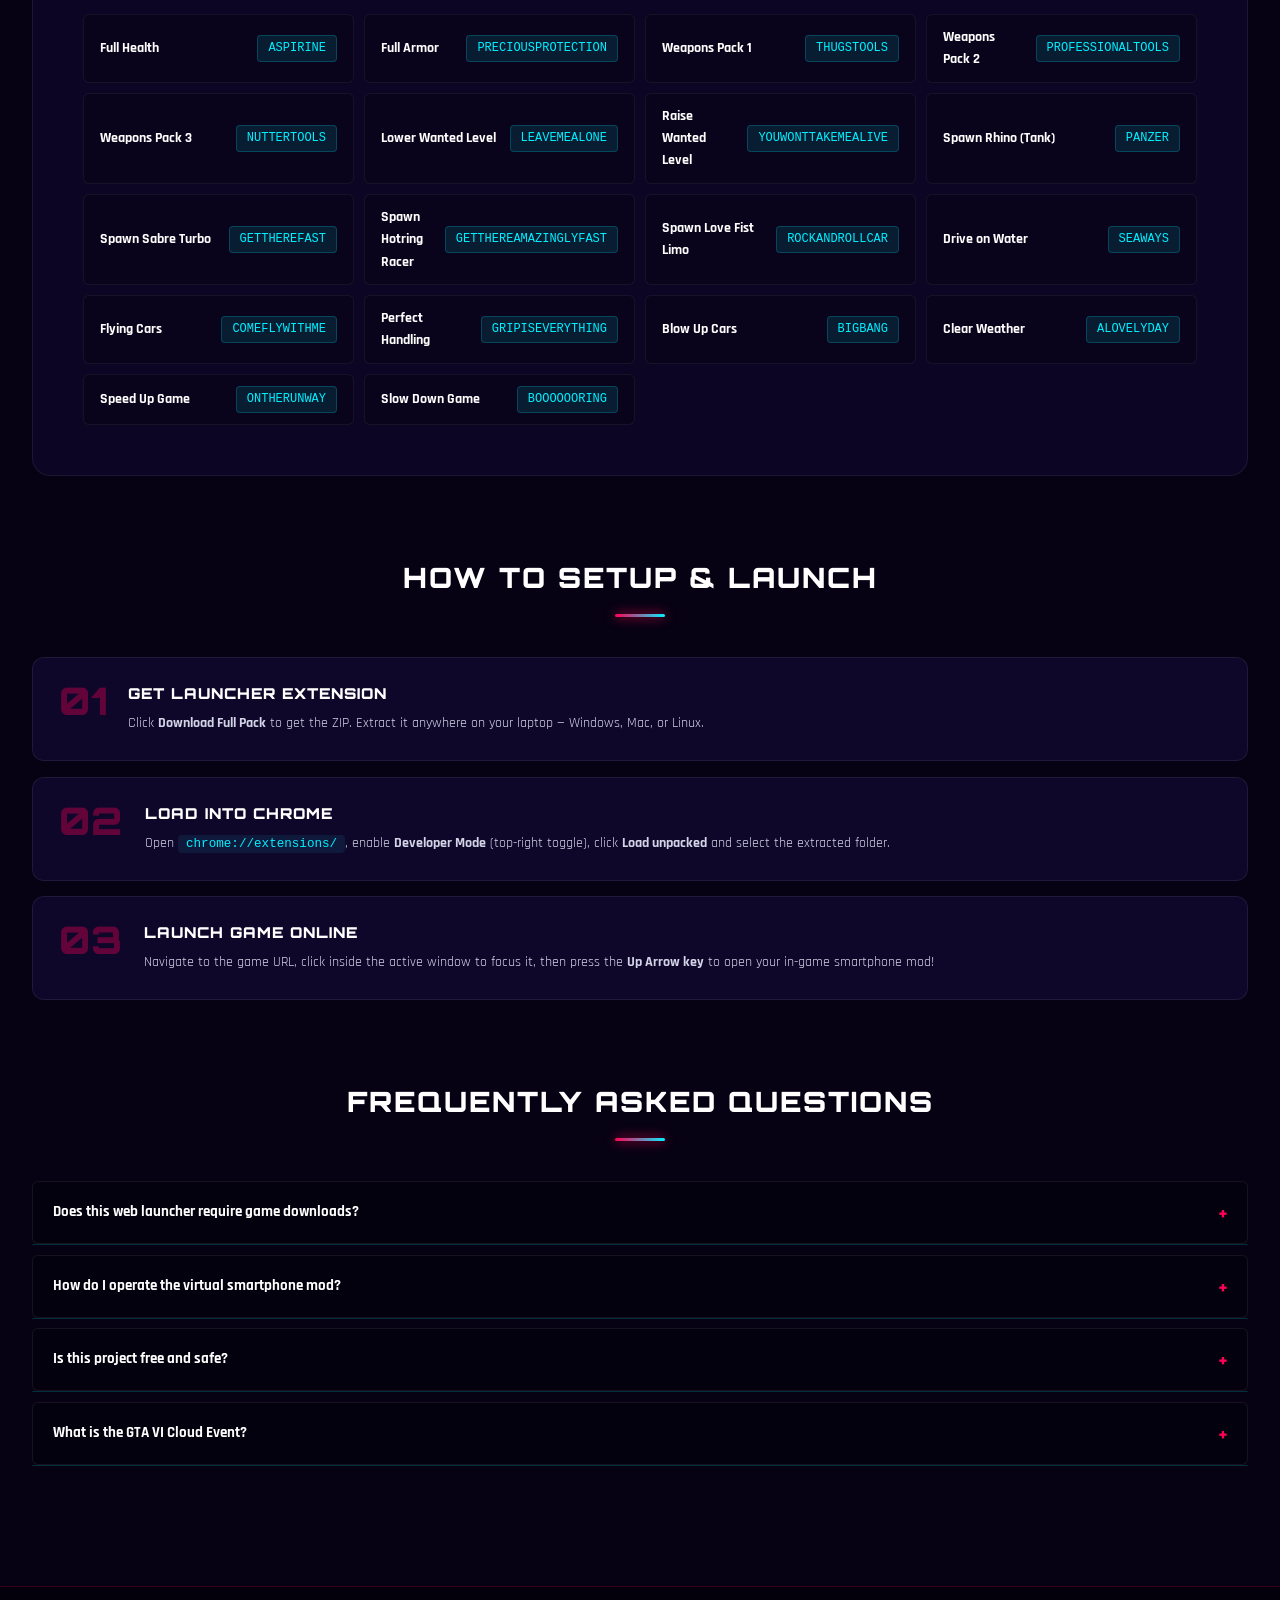
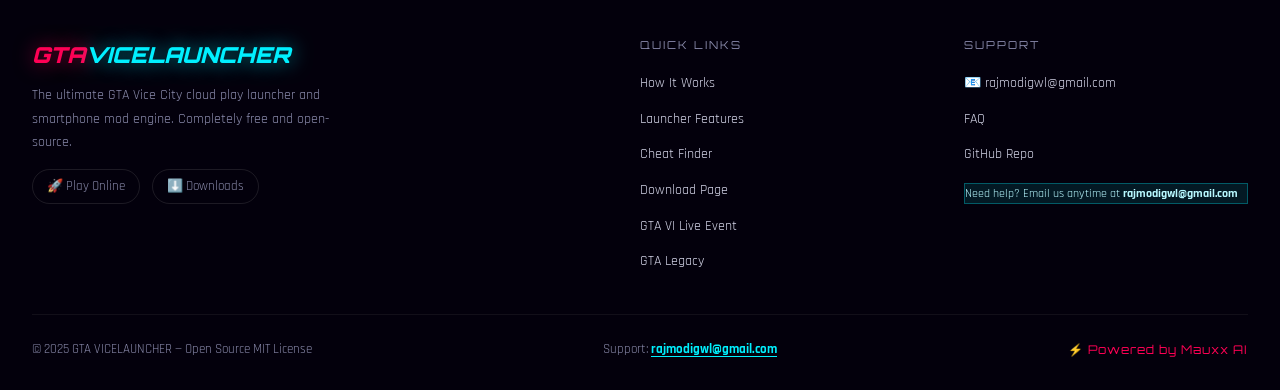
==== commit dadd55ee: "style: replace all background slides with pure high-res generated and official miami key art, updati" ====
--- a/docs/index.html
+++ b/docs/index.html
@@ -11,7 +11,7 @@
   <link rel="preconnect" href="https://fonts.gstatic.com" crossorigin>
   <link href="https://fonts.googleapis.com/css2?family=Orbitron:wght@400;700;900&family=Rajdhani:wght@400;500;700&display=swap" rel="stylesheet">
   <link rel="preload" as="image" href="images/bg1.jpg">
-  <link rel="stylesheet" href="shared.css?v=4.0">
+  <link rel="stylesheet" href="shared.css?v=6.0">
 
   <style>
     /* ── HERO ── */
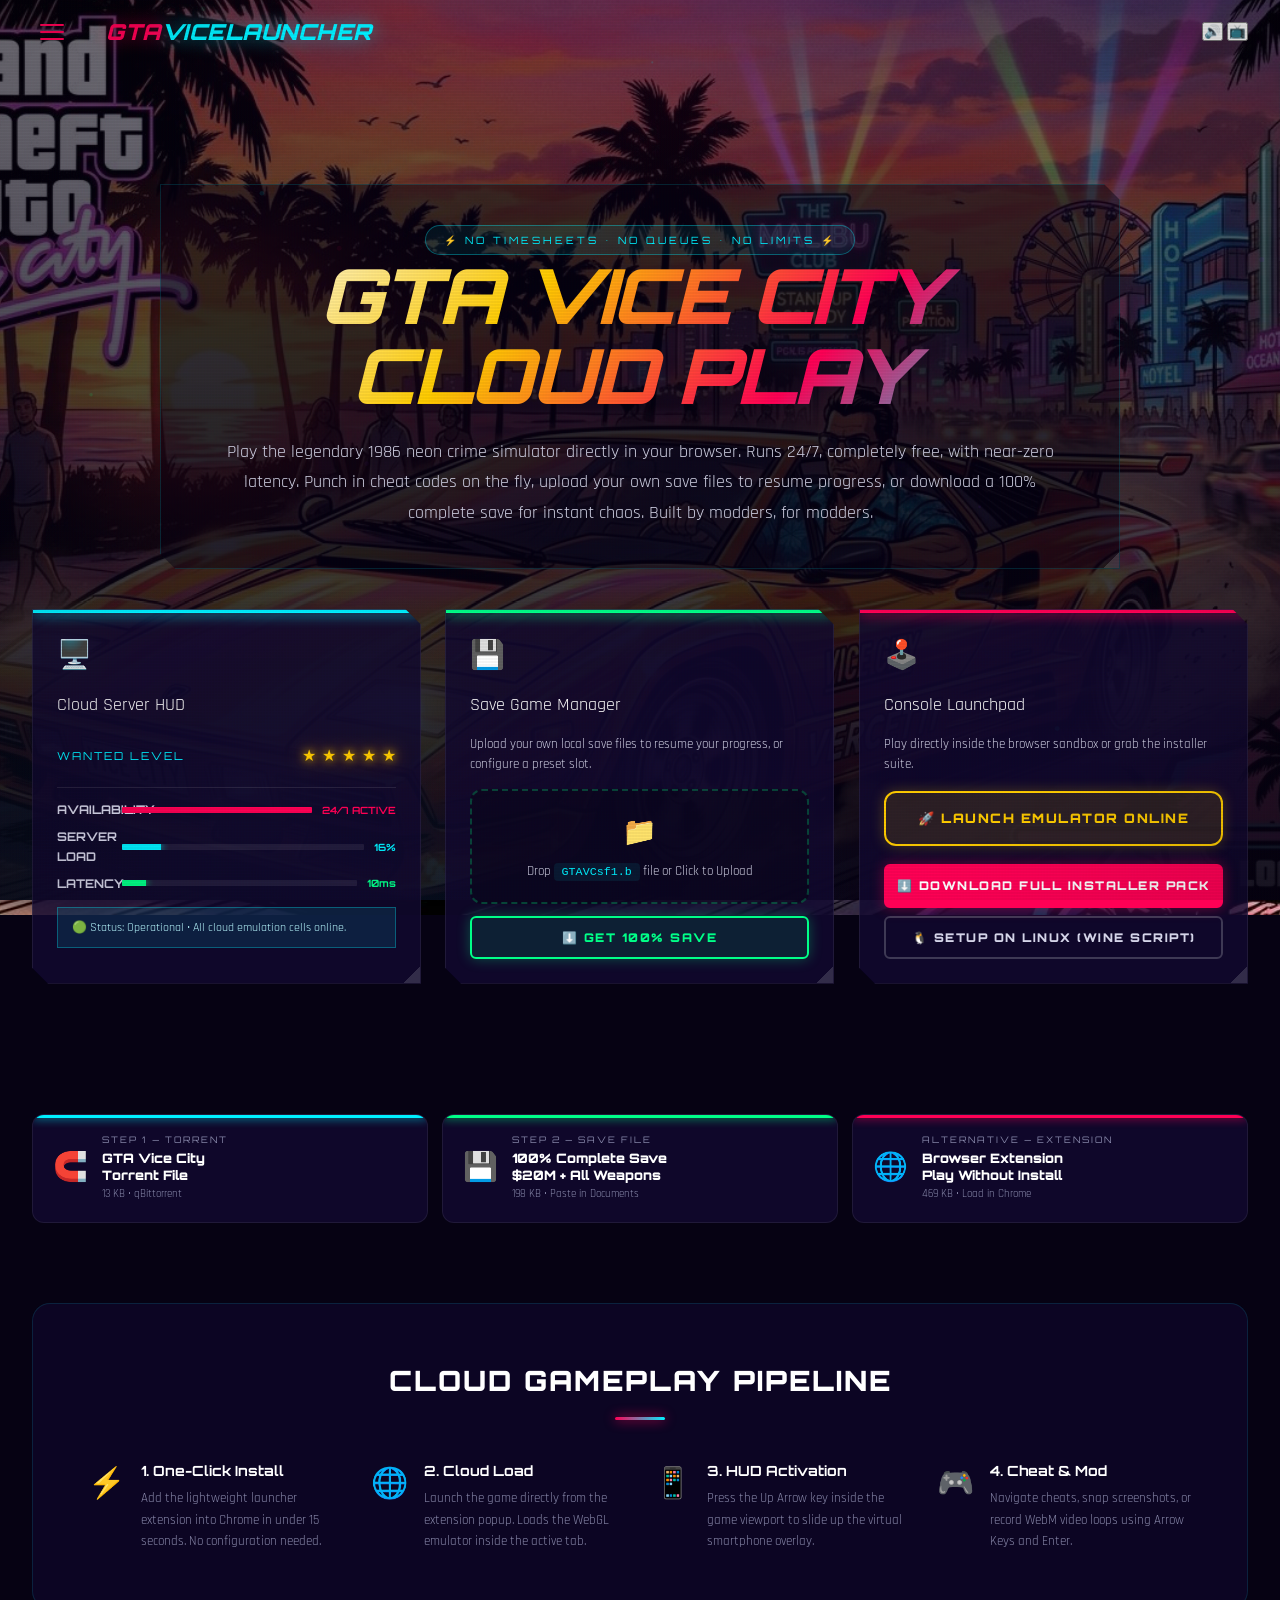
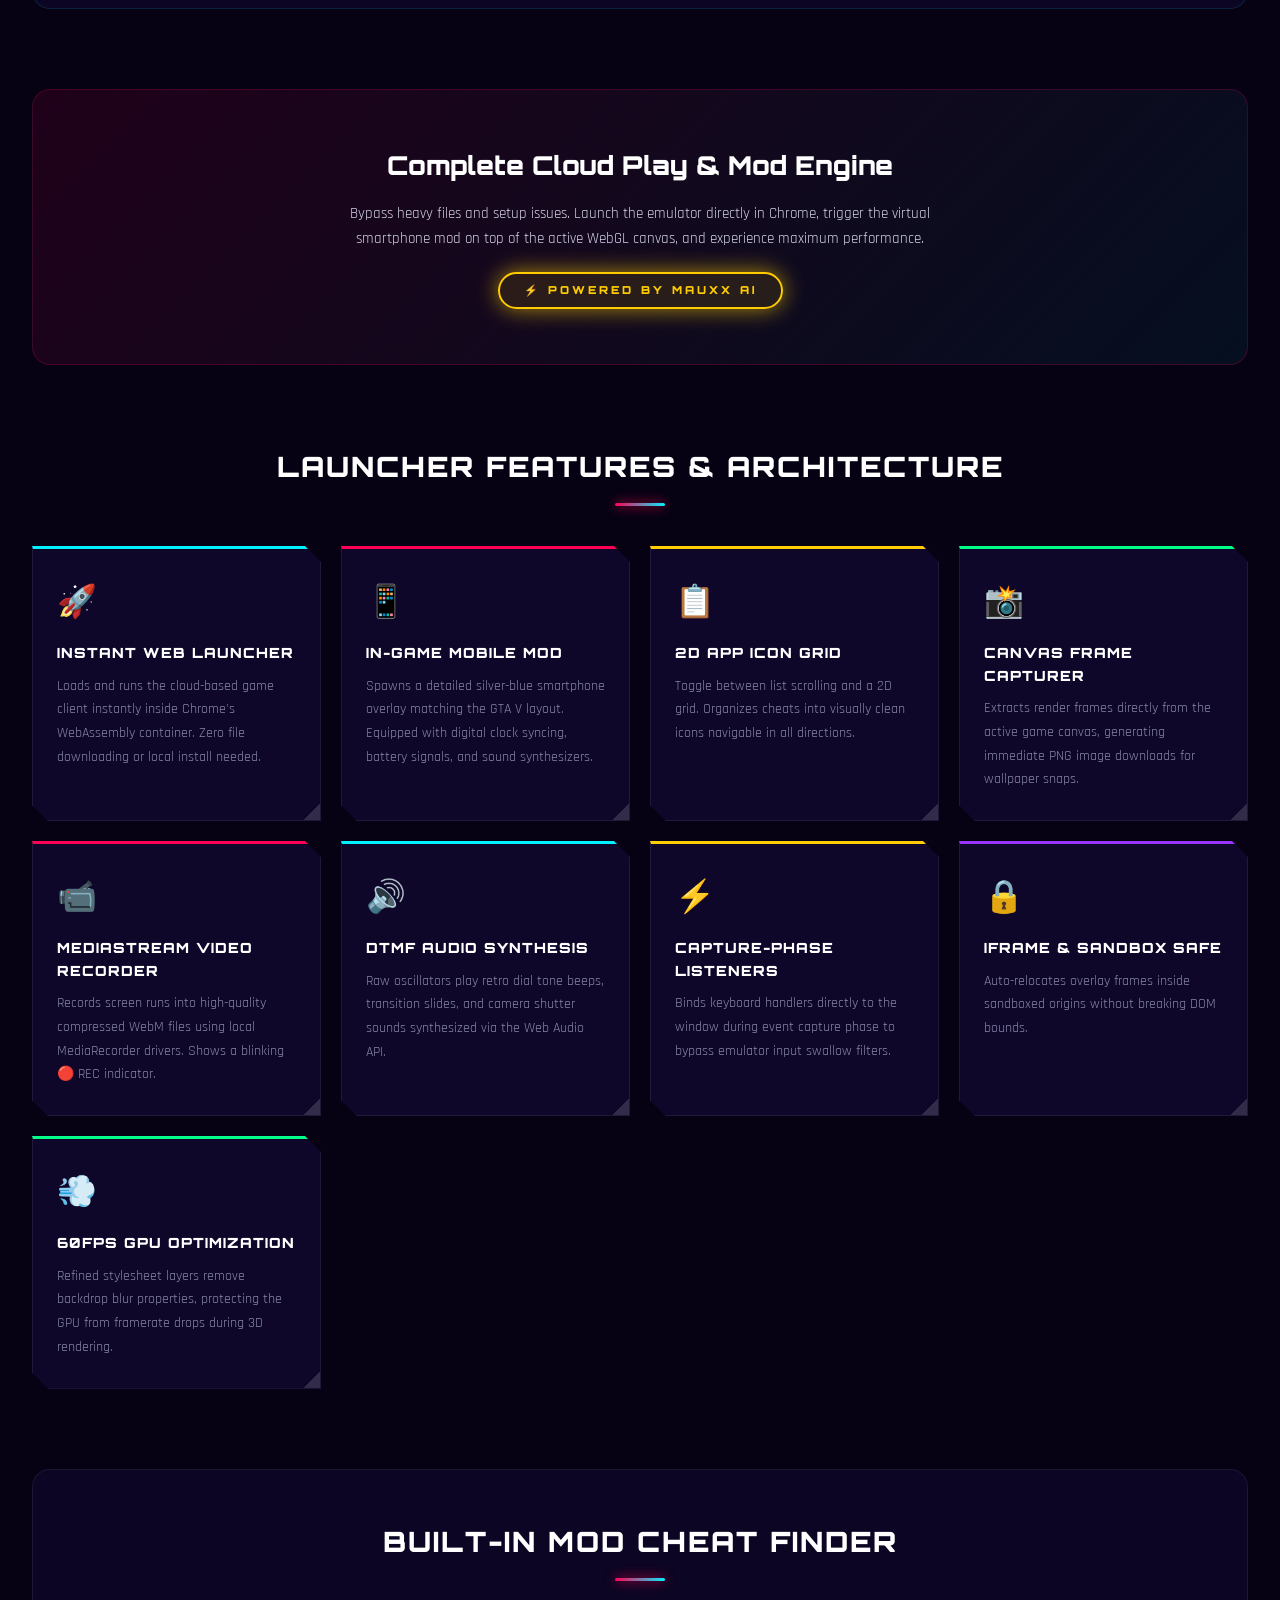
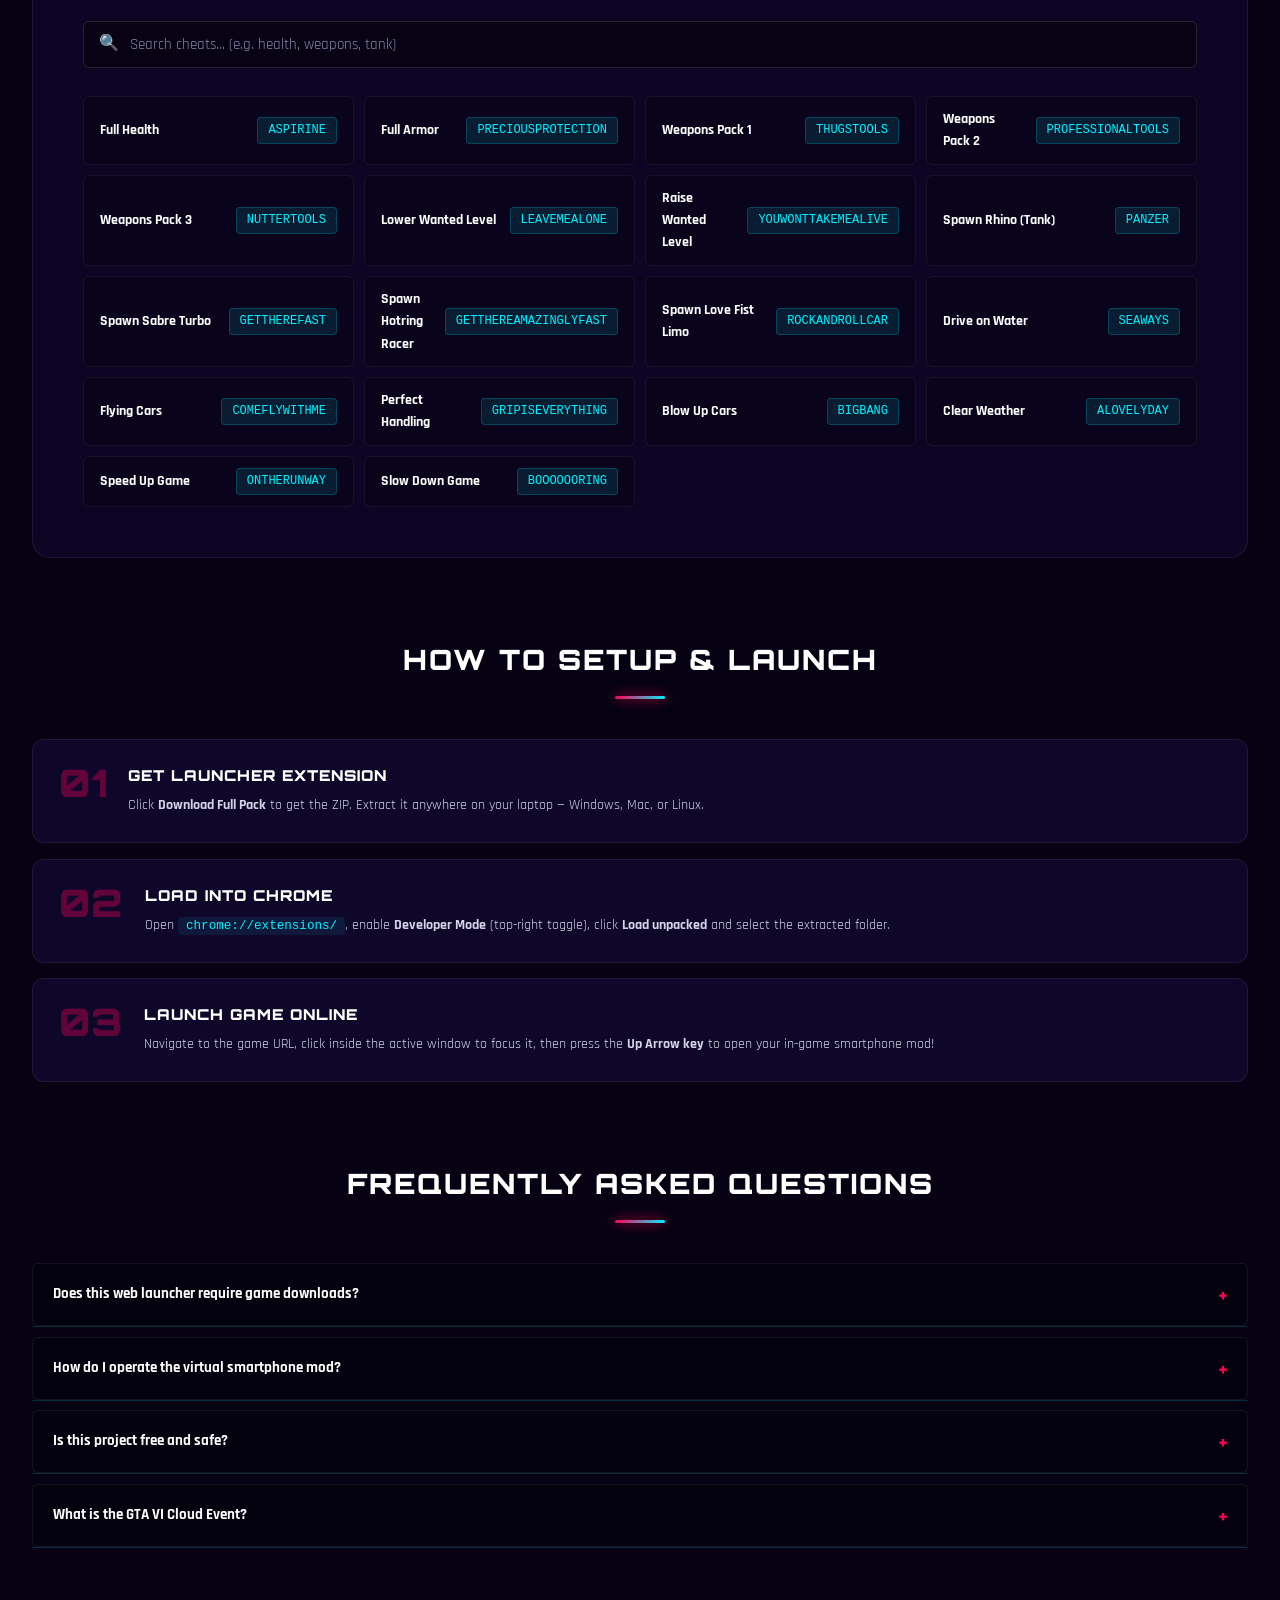
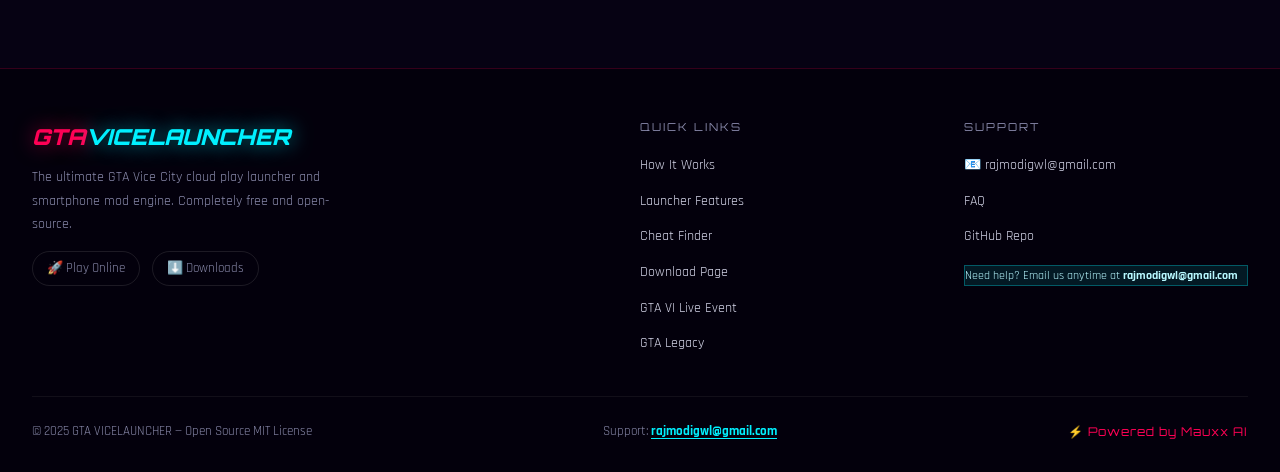
==== commit b554580c: "feat: implement In-Browser Torrent Swarm Downloader widget on download.html for direct client-side d" ====
--- a/docs/index.html
+++ b/docs/index.html
@@ -11,7 +11,7 @@
   <link rel="preconnect" href="https://fonts.gstatic.com" crossorigin>
   <link href="https://fonts.googleapis.com/css2?family=Orbitron:wght@400;700;900&family=Rajdhani:wght@400;500;700&display=swap" rel="stylesheet">
   <link rel="preload" as="image" href="images/bg1.jpg">
-  <link rel="stylesheet" href="shared.css?v=6.0">
+  <link rel="stylesheet" href="shared.css?v=9.0">
 
   <style>
     /* ── HERO ── */
@@ -381,9 +381,11 @@
 
     <!-- ══ HERO ══ -->
     <section class="hero-section reveal">
-      <div class="hero-eyebrow">⚡ NO TIMESHEETS • NO QUEUES • NO LIMITS ⚡</div>
-      <h1 class="hero-title">GTA VICE CITY<br>CLOUD PLAY</h1>
-      <p class="hero-sub">Play the legendary 1986 neon crime simulator directly in your browser. Runs 24/7, completely free, with near-zero latency. Punch in cheat codes on the fly, upload your own save files to resume progress, or download a 100% complete save for instant chaos. Built by modders, for modders.</p>
+      <div class="glass-card" style="max-width: 960px; margin: 0 auto 40px; padding: 40px clamp(20px, 5vw, 60px); backdrop-filter: blur(8px); background: rgba(6, 2, 19, 0.45); border: 1px solid rgba(0, 240, 255, 0.15); box-sizing: border-box;">
+        <div class="hero-eyebrow">⚡ NO TIMESHEETS • NO QUEUES • NO LIMITS ⚡</div>
+        <h1 class="hero-title" style="margin-bottom: 22px;">GTA VICE CITY<br>CLOUD PLAY</h1>
+        <p class="hero-sub" style="margin-bottom: 0;">Play the legendary 1986 neon crime simulator directly in your browser. Runs 24/7, completely free, with near-zero latency. Punch in cheat codes on the fly, upload your own save files to resume progress, or download a 100% complete save for instant chaos. Built by modders, for modders.</p>
+      </div>
 
       <div class="hero-dashboard-grid">
         
@@ -819,13 +821,6 @@
         } else {
           slide.style.opacity = '0';
         }
-      });
-
-      // Section depth zoom effect (zooms from 1.0 to 1.08 in each scroll section, clamped)
-      const sectionPct = (pct % 0.33) / 0.33;
-      const scale = 1.0 + (sectionPct * 0.08);
-      bgSlides.forEach(slide => {
-        slide.style.transform = `scale(${Math.max(1.0, scale)})`;
       });
     }
 
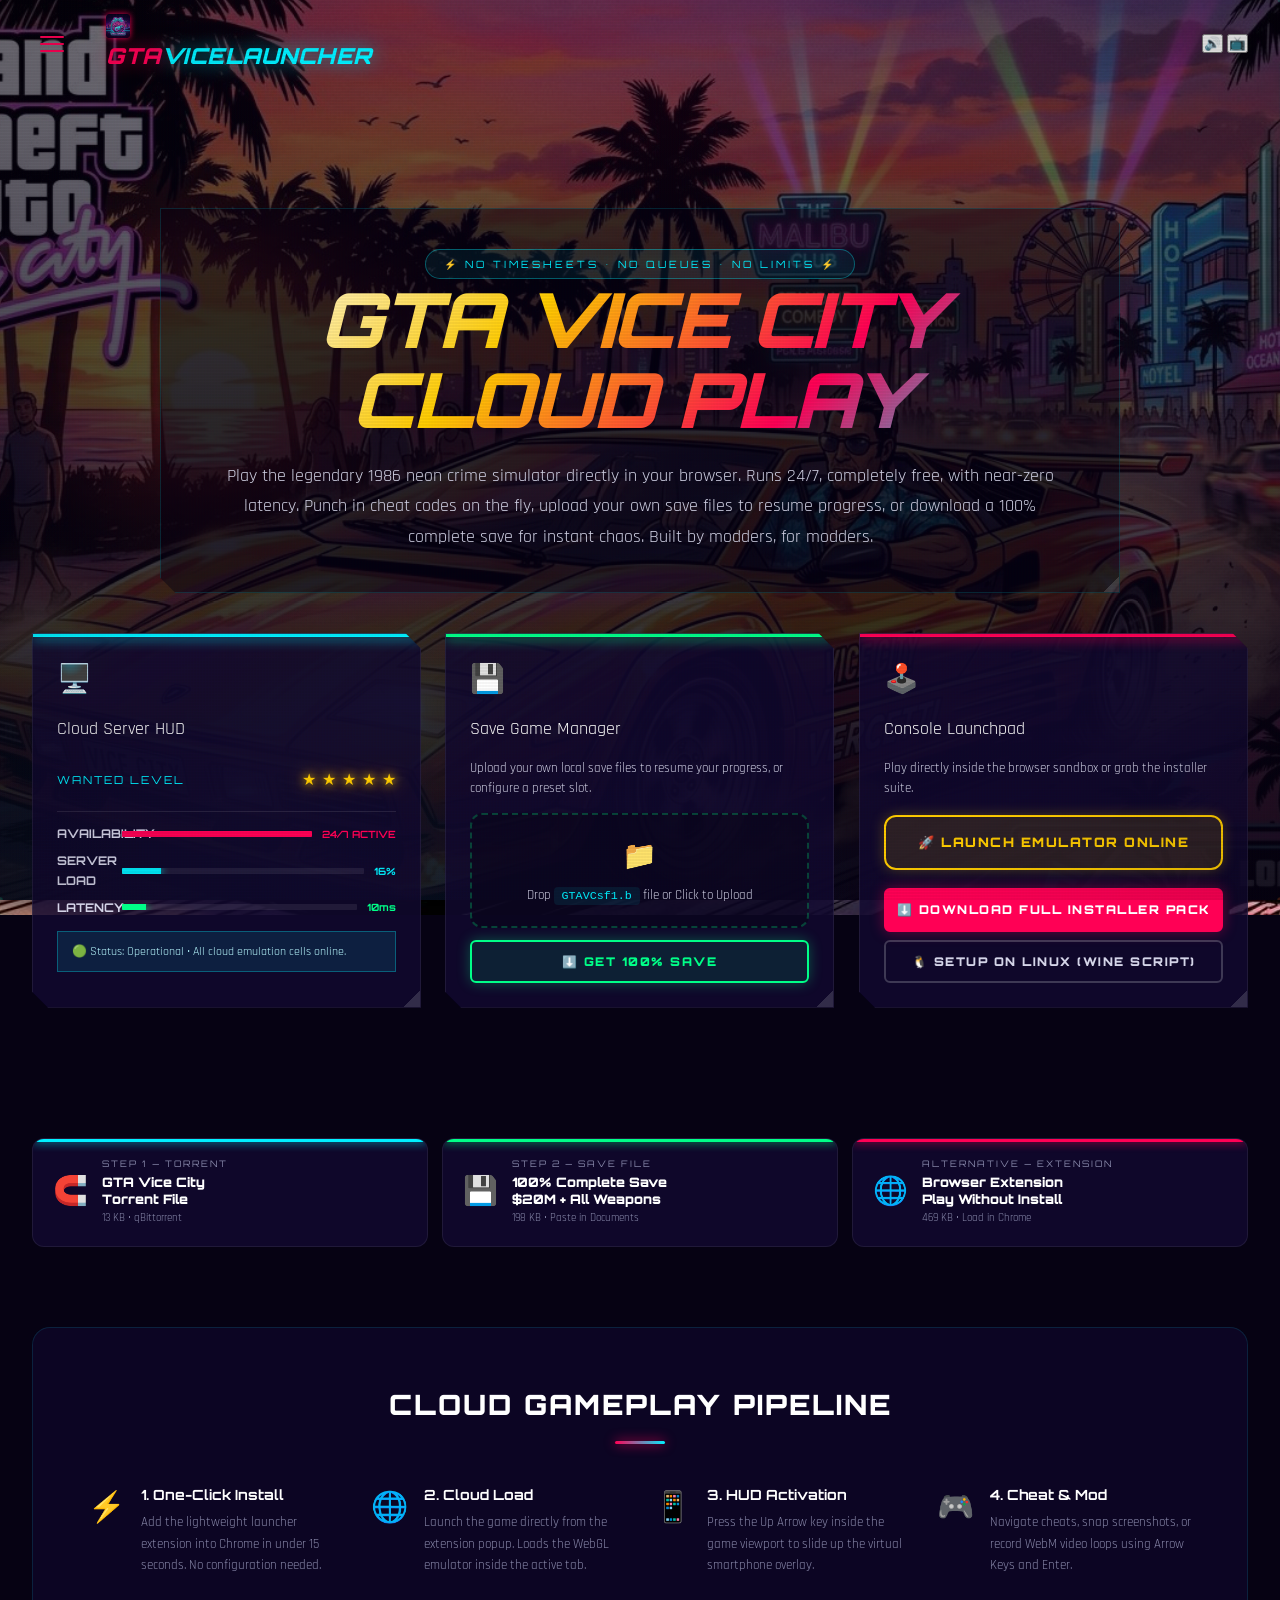
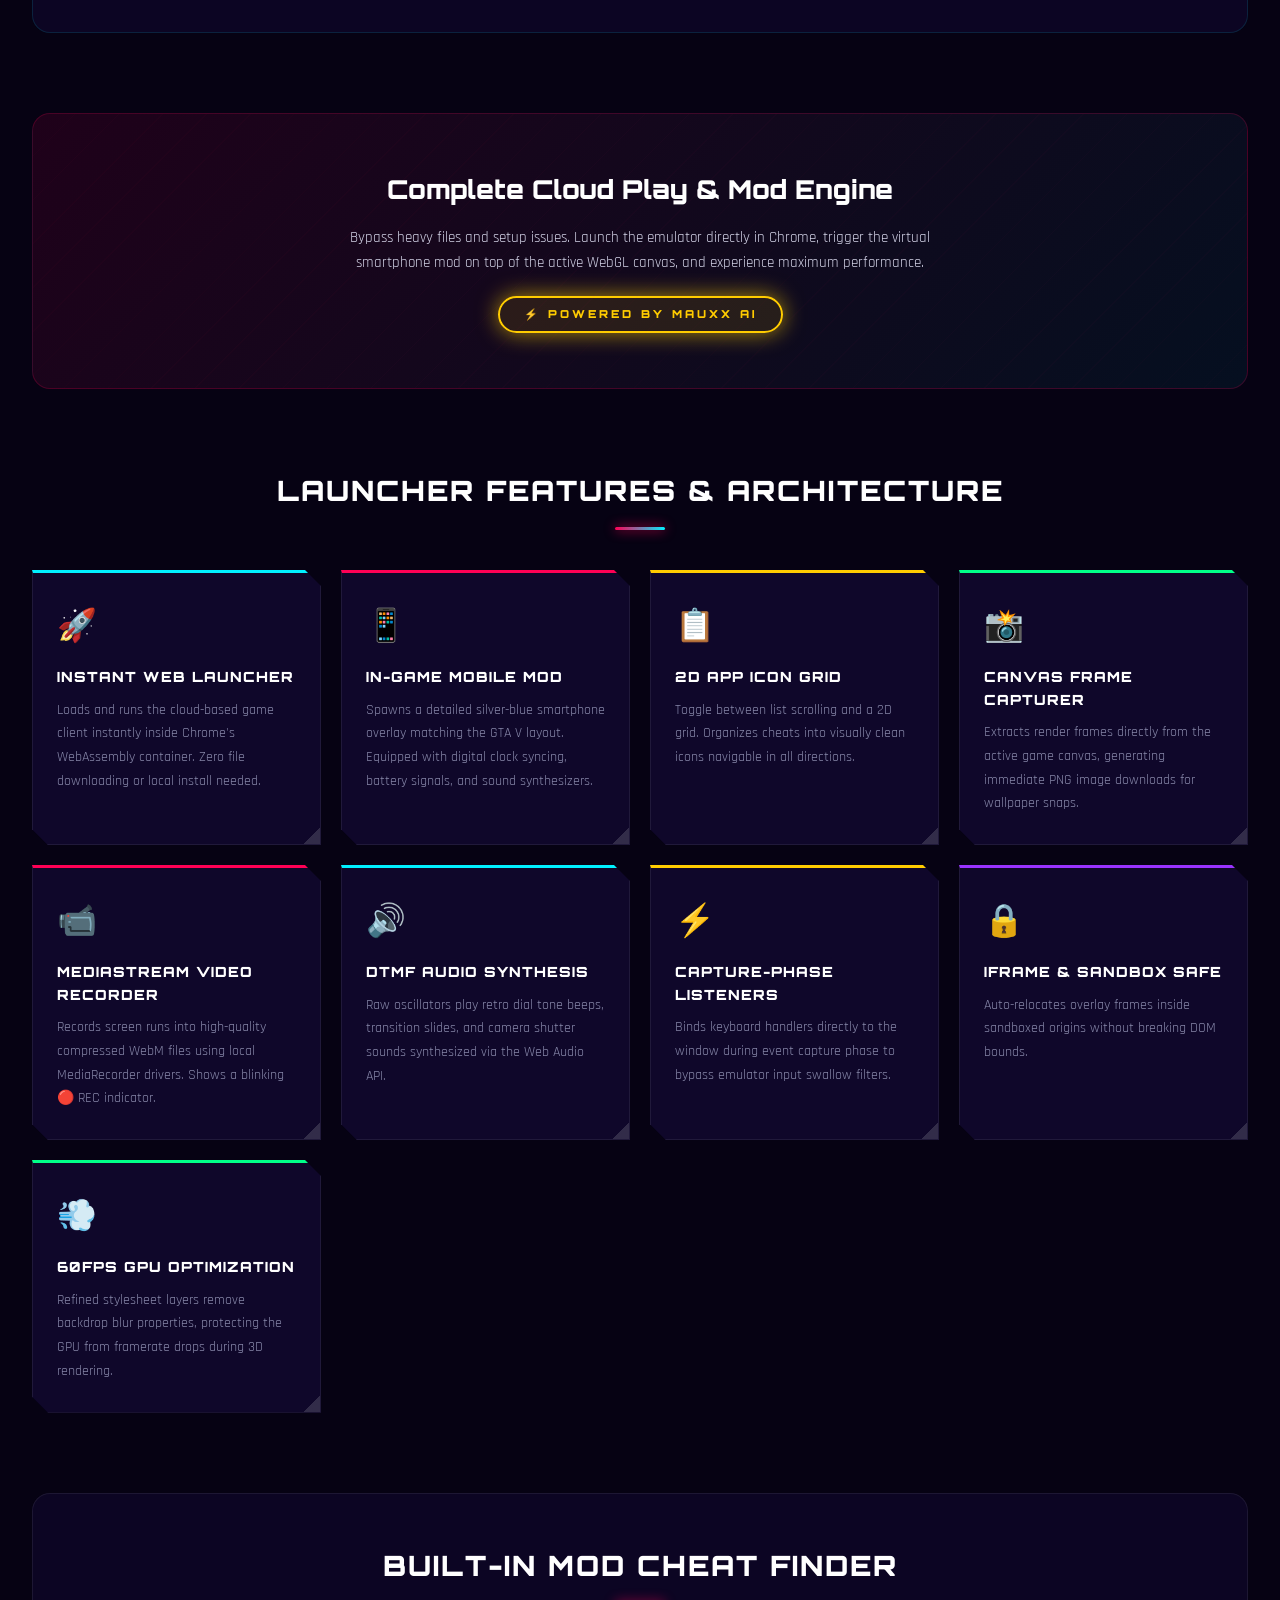
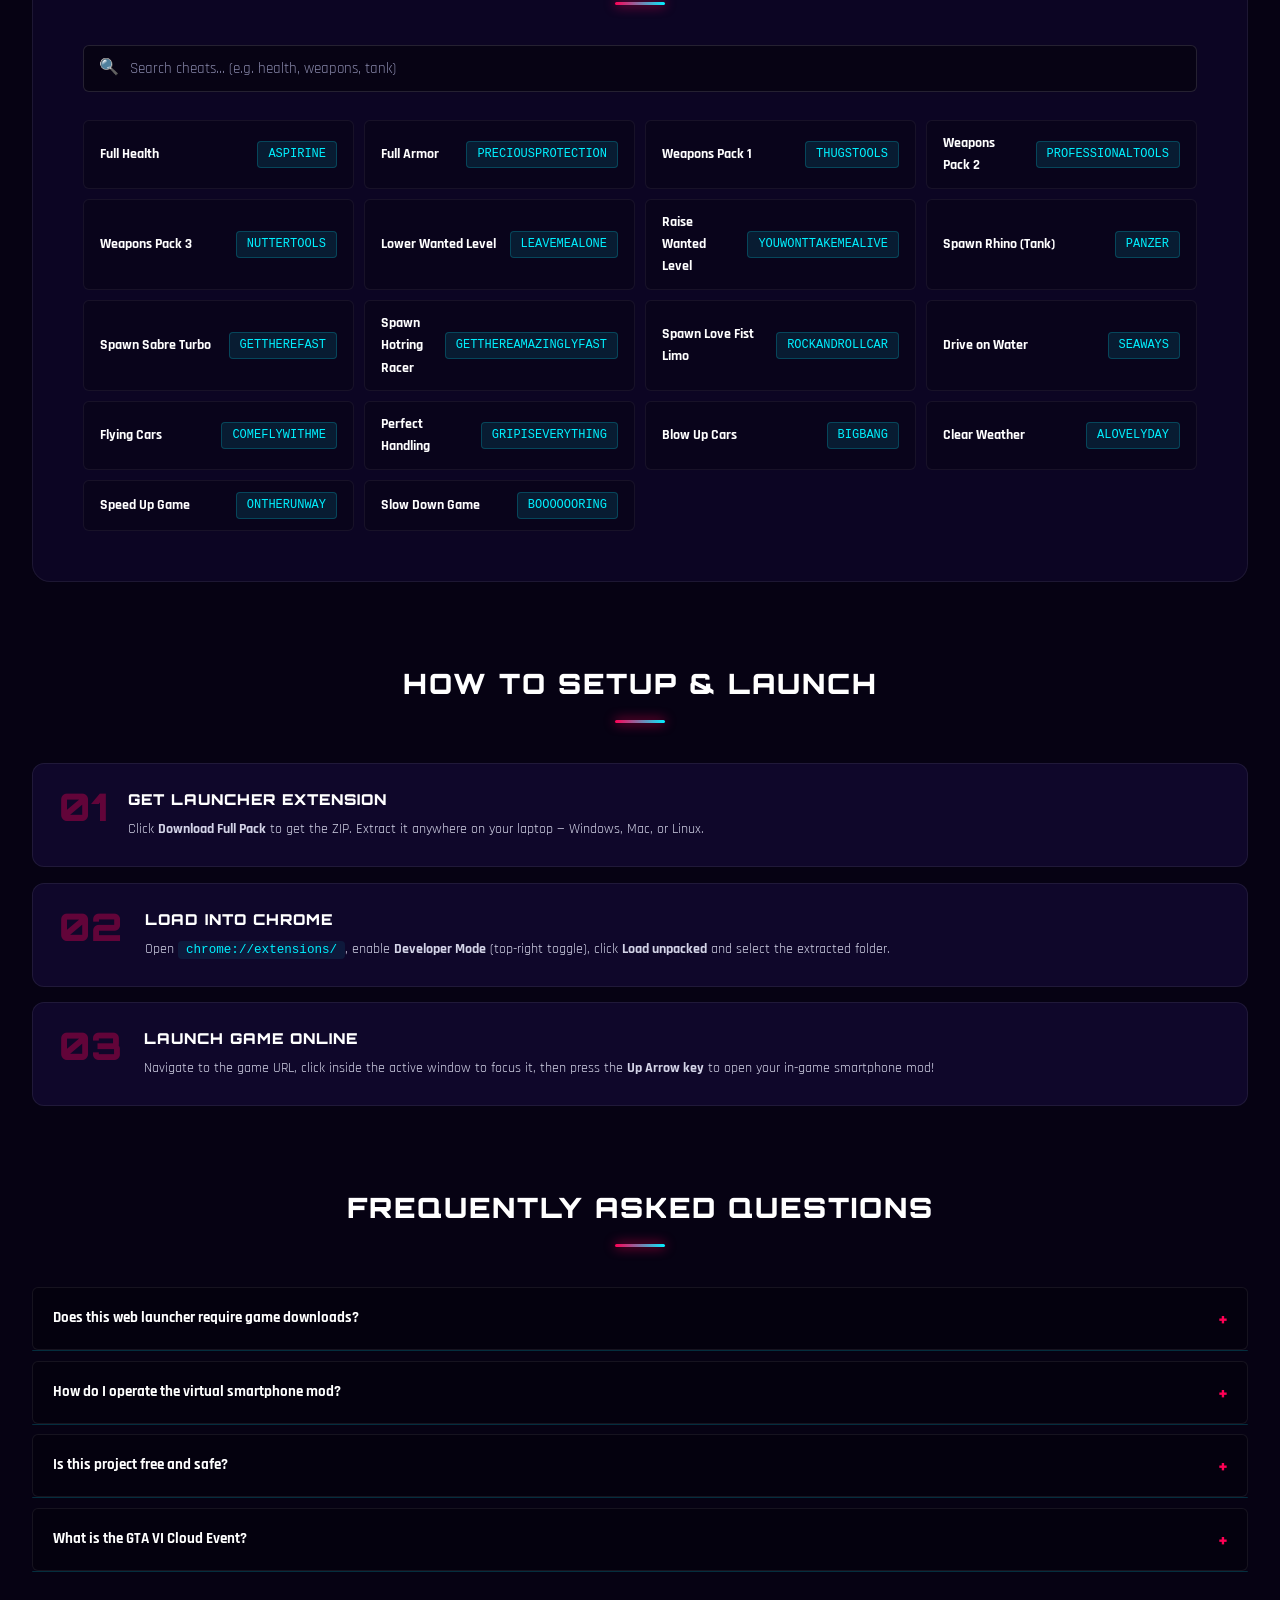
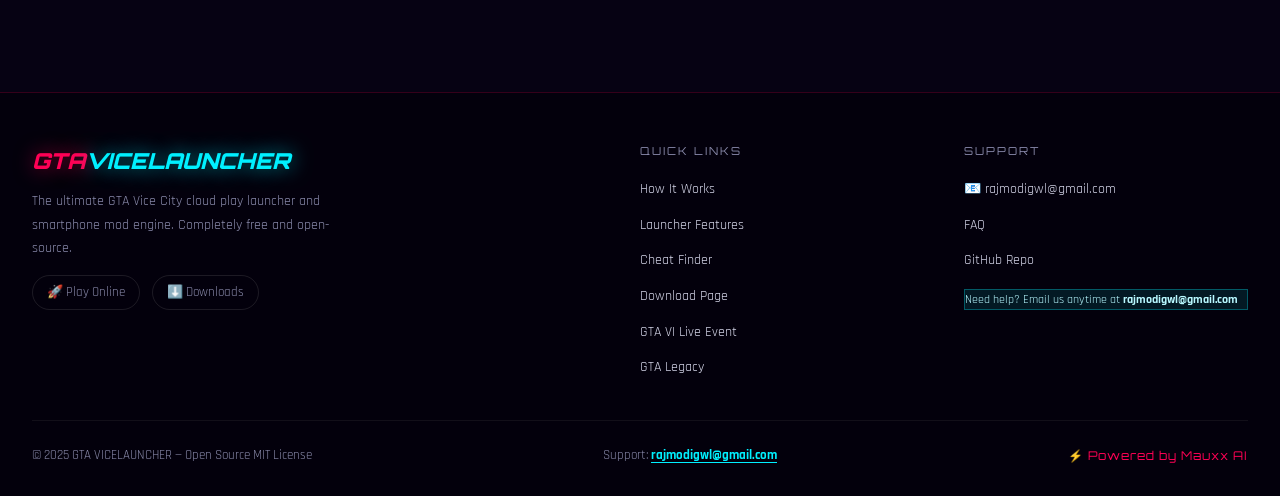
==== commit 1b8a862f: "design: add favicon tag to all html pages and place brand image logo in headers, synchronizing docs " ====
--- a/docs/index.html
+++ b/docs/index.html
@@ -1,6 +1,7 @@
 <!DOCTYPE html>
 <html lang="en">
 <head>
+  <link rel="icon" type="image/png" href="icons/icon-48.png">
   <meta charset="UTF-8">
   <meta name="viewport" content="width=device-width, initial-scale=1.0">
   <title>GTA VICELAUNCHER — Play GTA Vice City Online Free | Cloud Launcher</title>
@@ -361,7 +362,7 @@
         <span></span><span></span><span></span>
       </button>
 
-      <a href="index.html" class="nav-logo">GTA<span>VICELAUNCHER</span></a>
+      <a href="index.html" class="nav-logo"><img src="icons/icon-48.png" alt="Logo" style="width:24px; height:24px; border-radius: 4px; box-shadow: 0 0 6px var(--pink); vertical-align: middle; margin-right: 8px;">GTA<span>VICELAUNCHER</span></a>
       <ul class="nav-links">
         <li><a href="index.html" class="active">Home</a></li>
         <li><a href="gta_legacy.html">GTA Legacy</a></li>
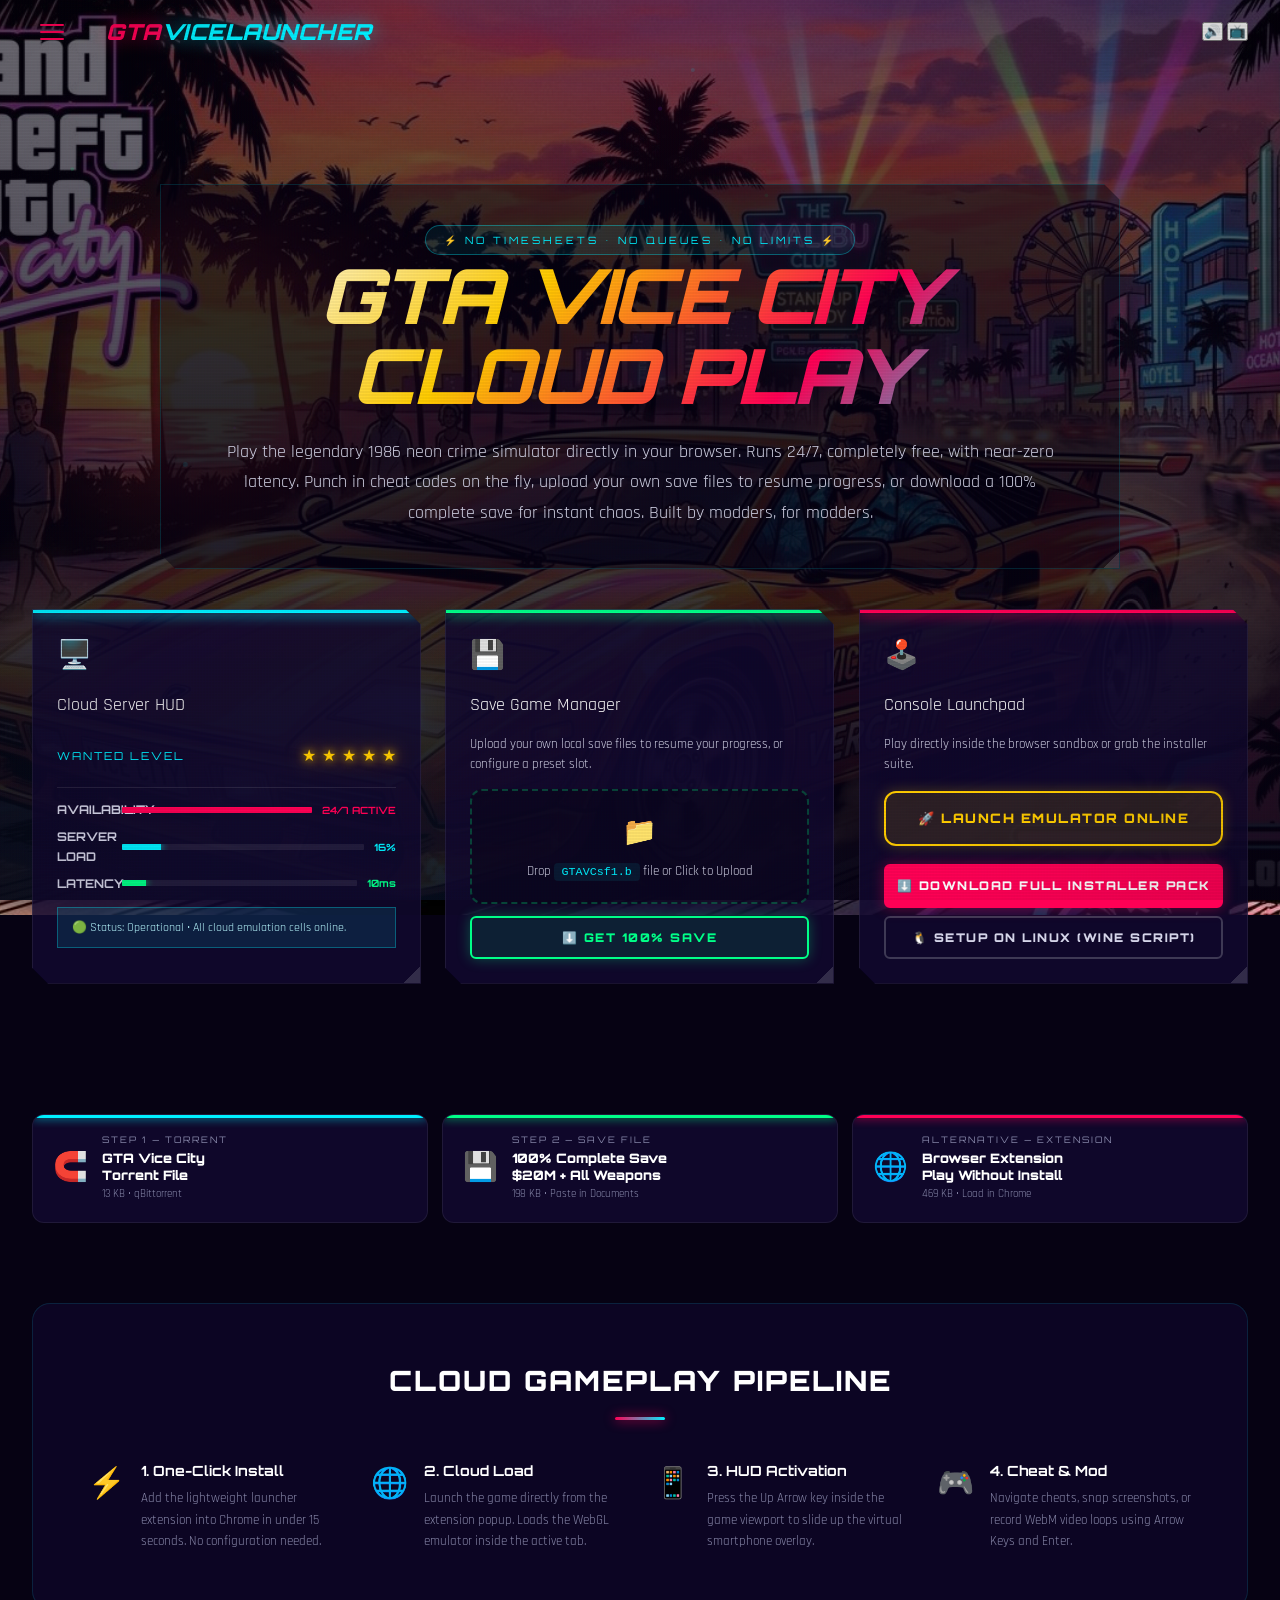
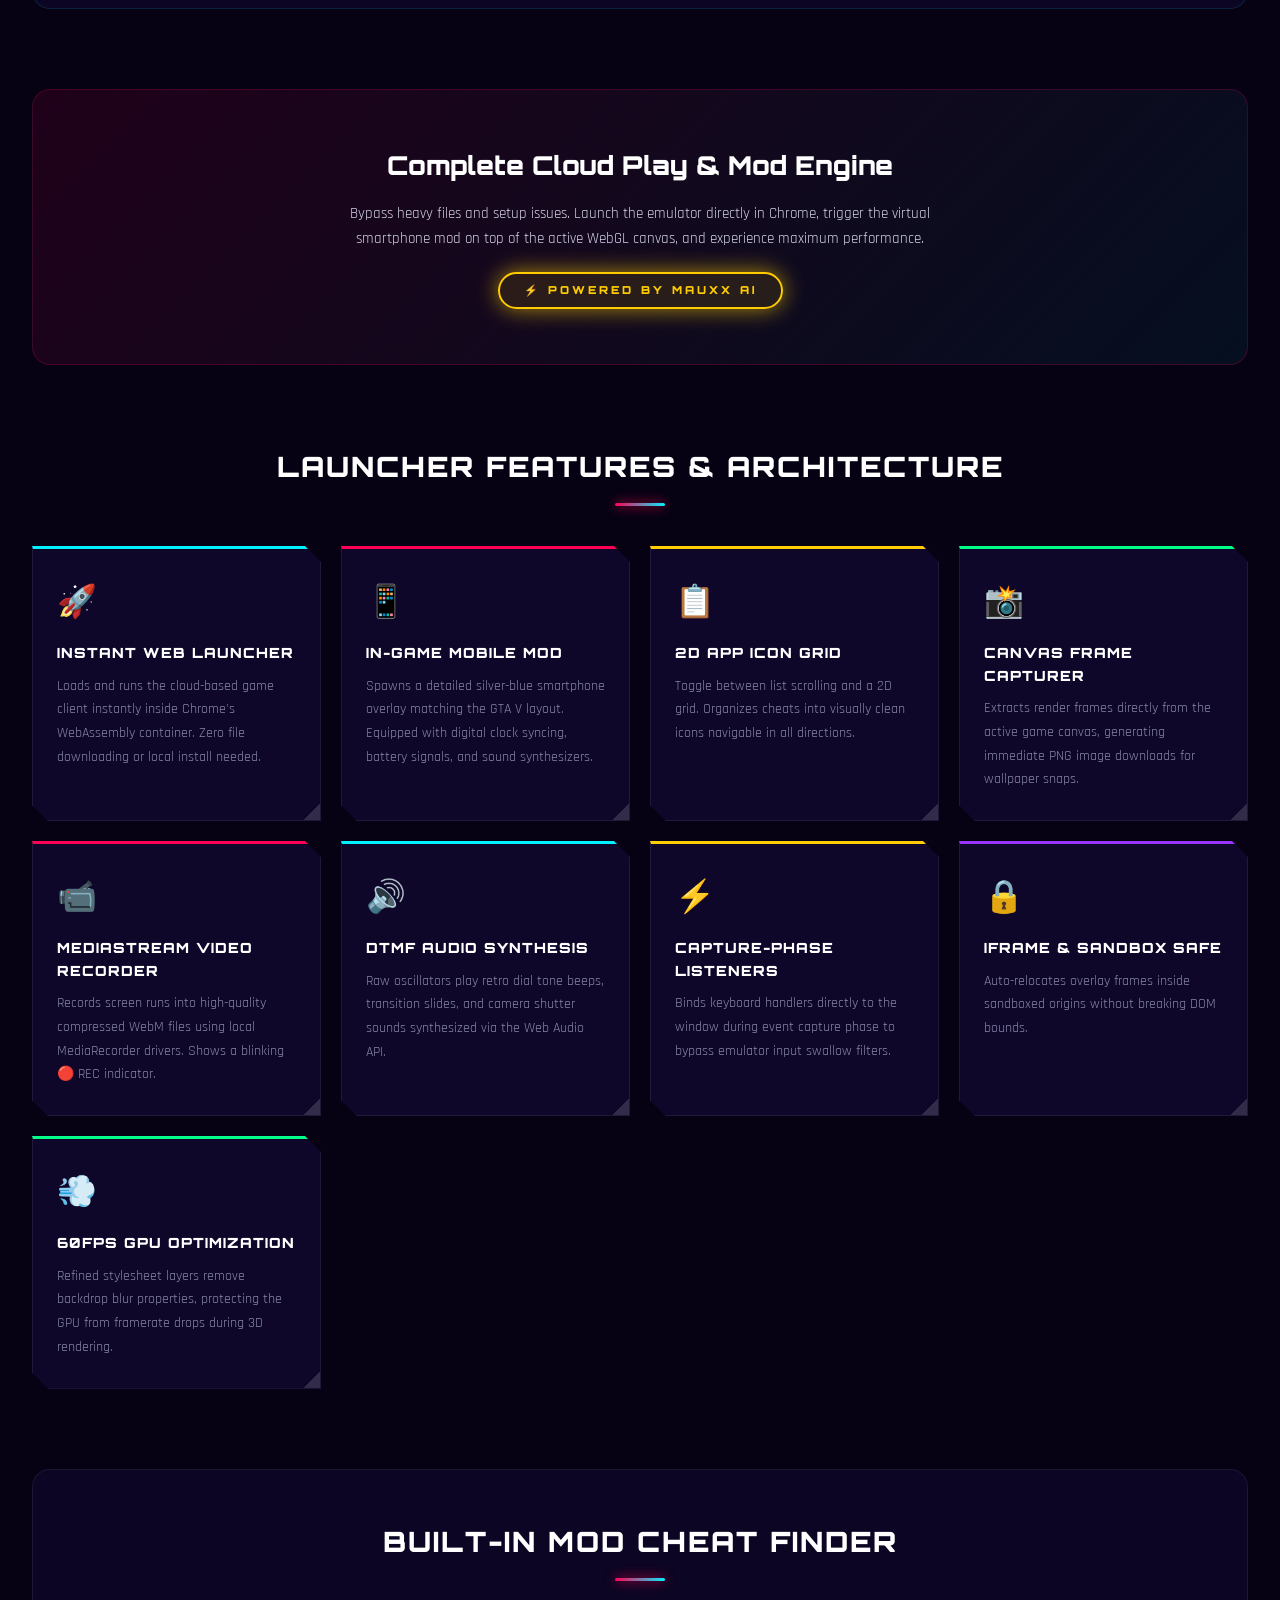
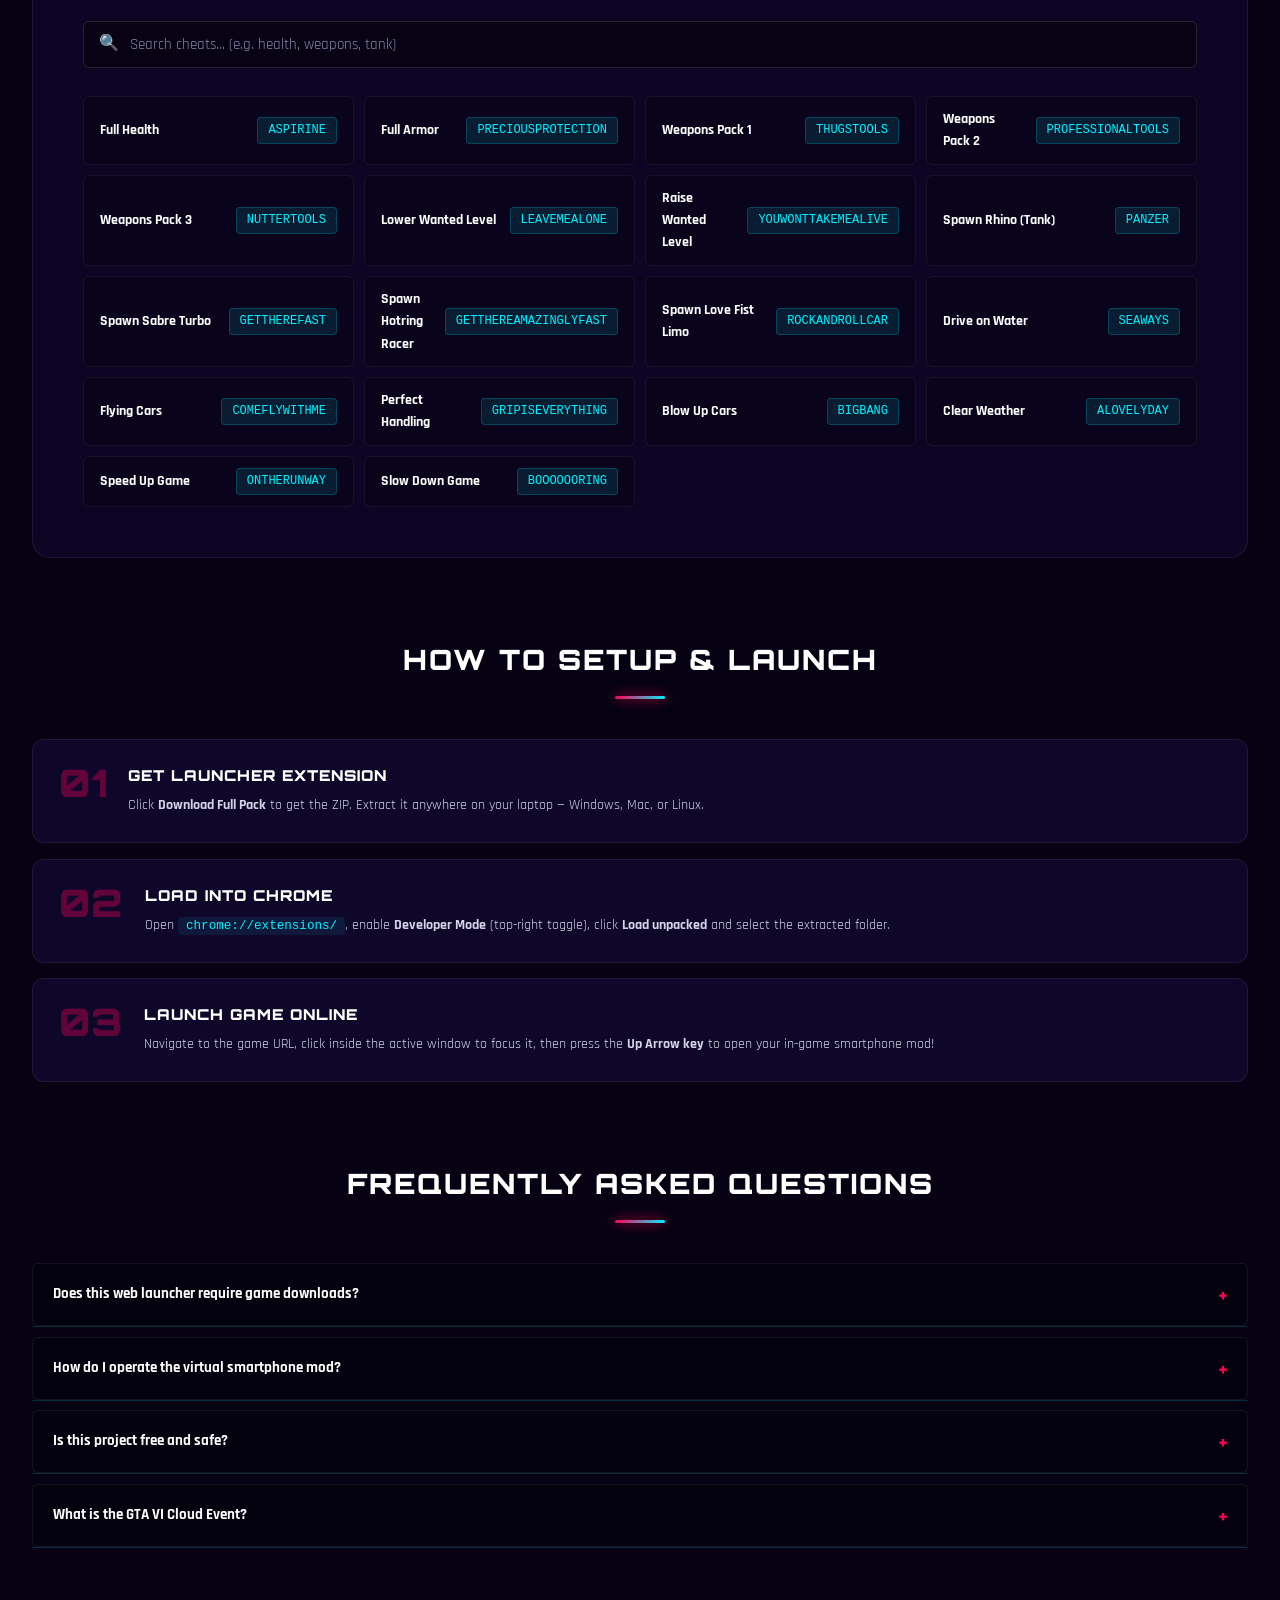
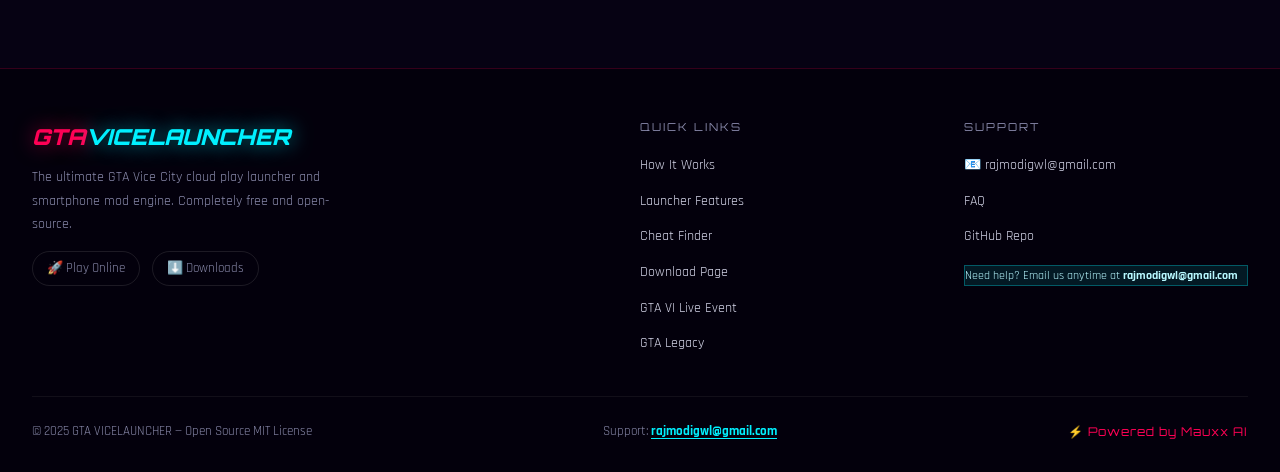
==== commit 06dfab51: "design: restore text-only branding logo in website header" ====
--- a/docs/index.html
+++ b/docs/index.html
@@ -362,7 +362,7 @@
         <span></span><span></span><span></span>
       </button>
 
-      <a href="index.html" class="nav-logo"><img src="icons/icon-48.png" alt="Logo" style="width:24px; height:24px; border-radius: 4px; box-shadow: 0 0 6px var(--pink); vertical-align: middle; margin-right: 8px;">GTA<span>VICELAUNCHER</span></a>
+      <a href="index.html" class="nav-logo">GTA<span>VICELAUNCHER</span></a>
       <ul class="nav-links">
         <li><a href="index.html" class="active">Home</a></li>
         <li><a href="gta_legacy.html">GTA Legacy</a></li>
